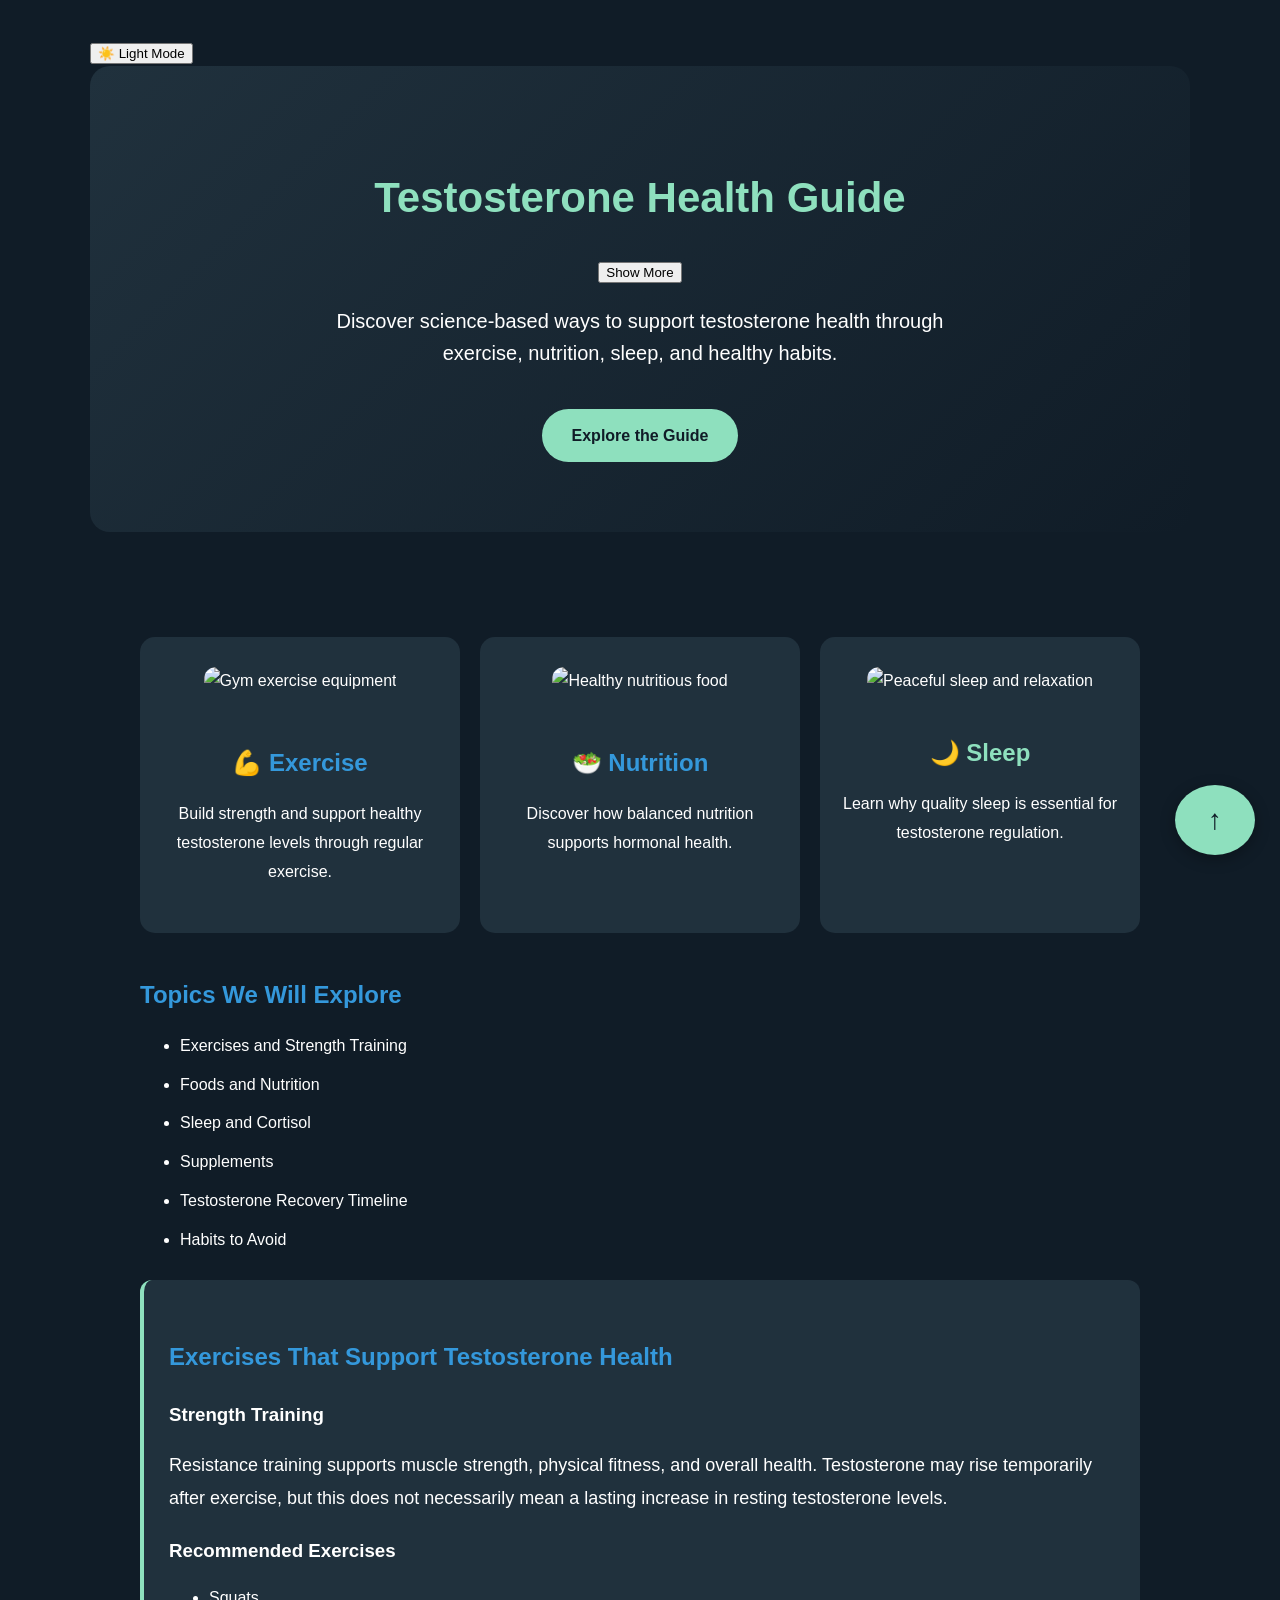
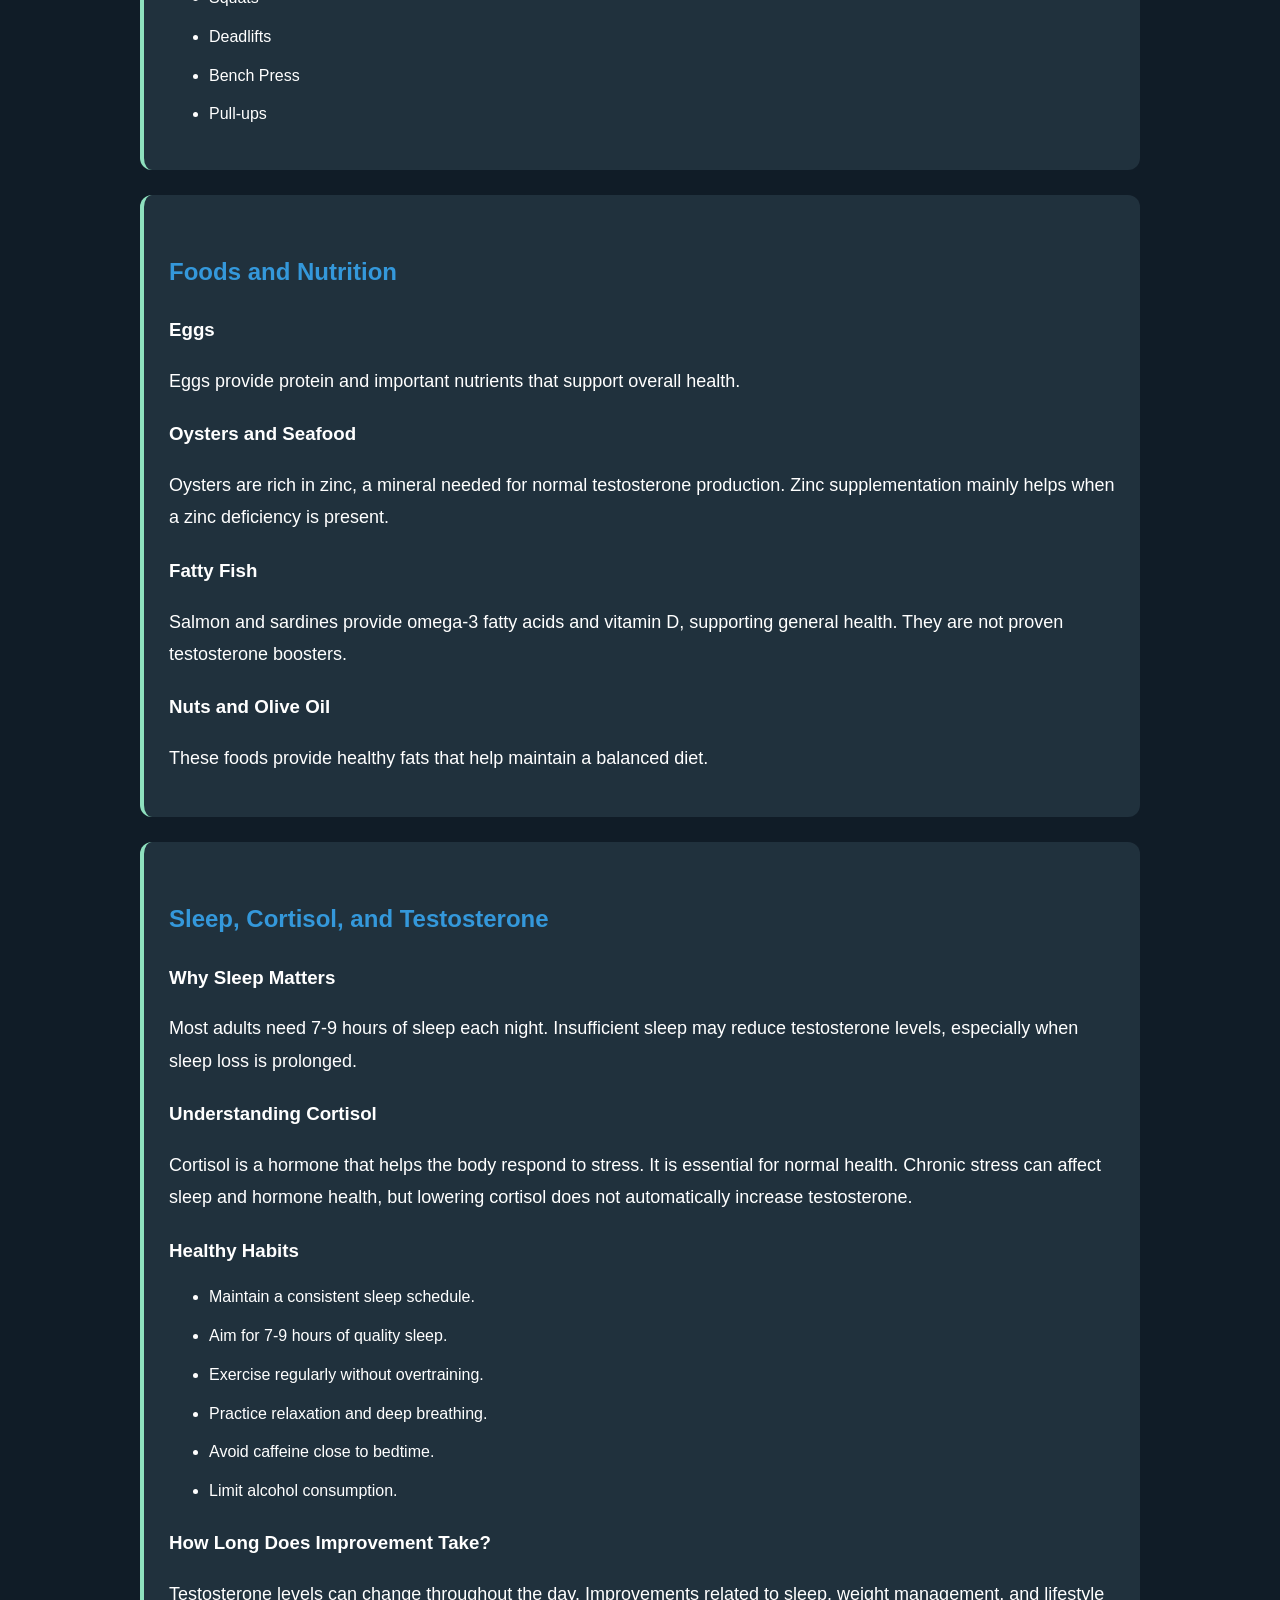
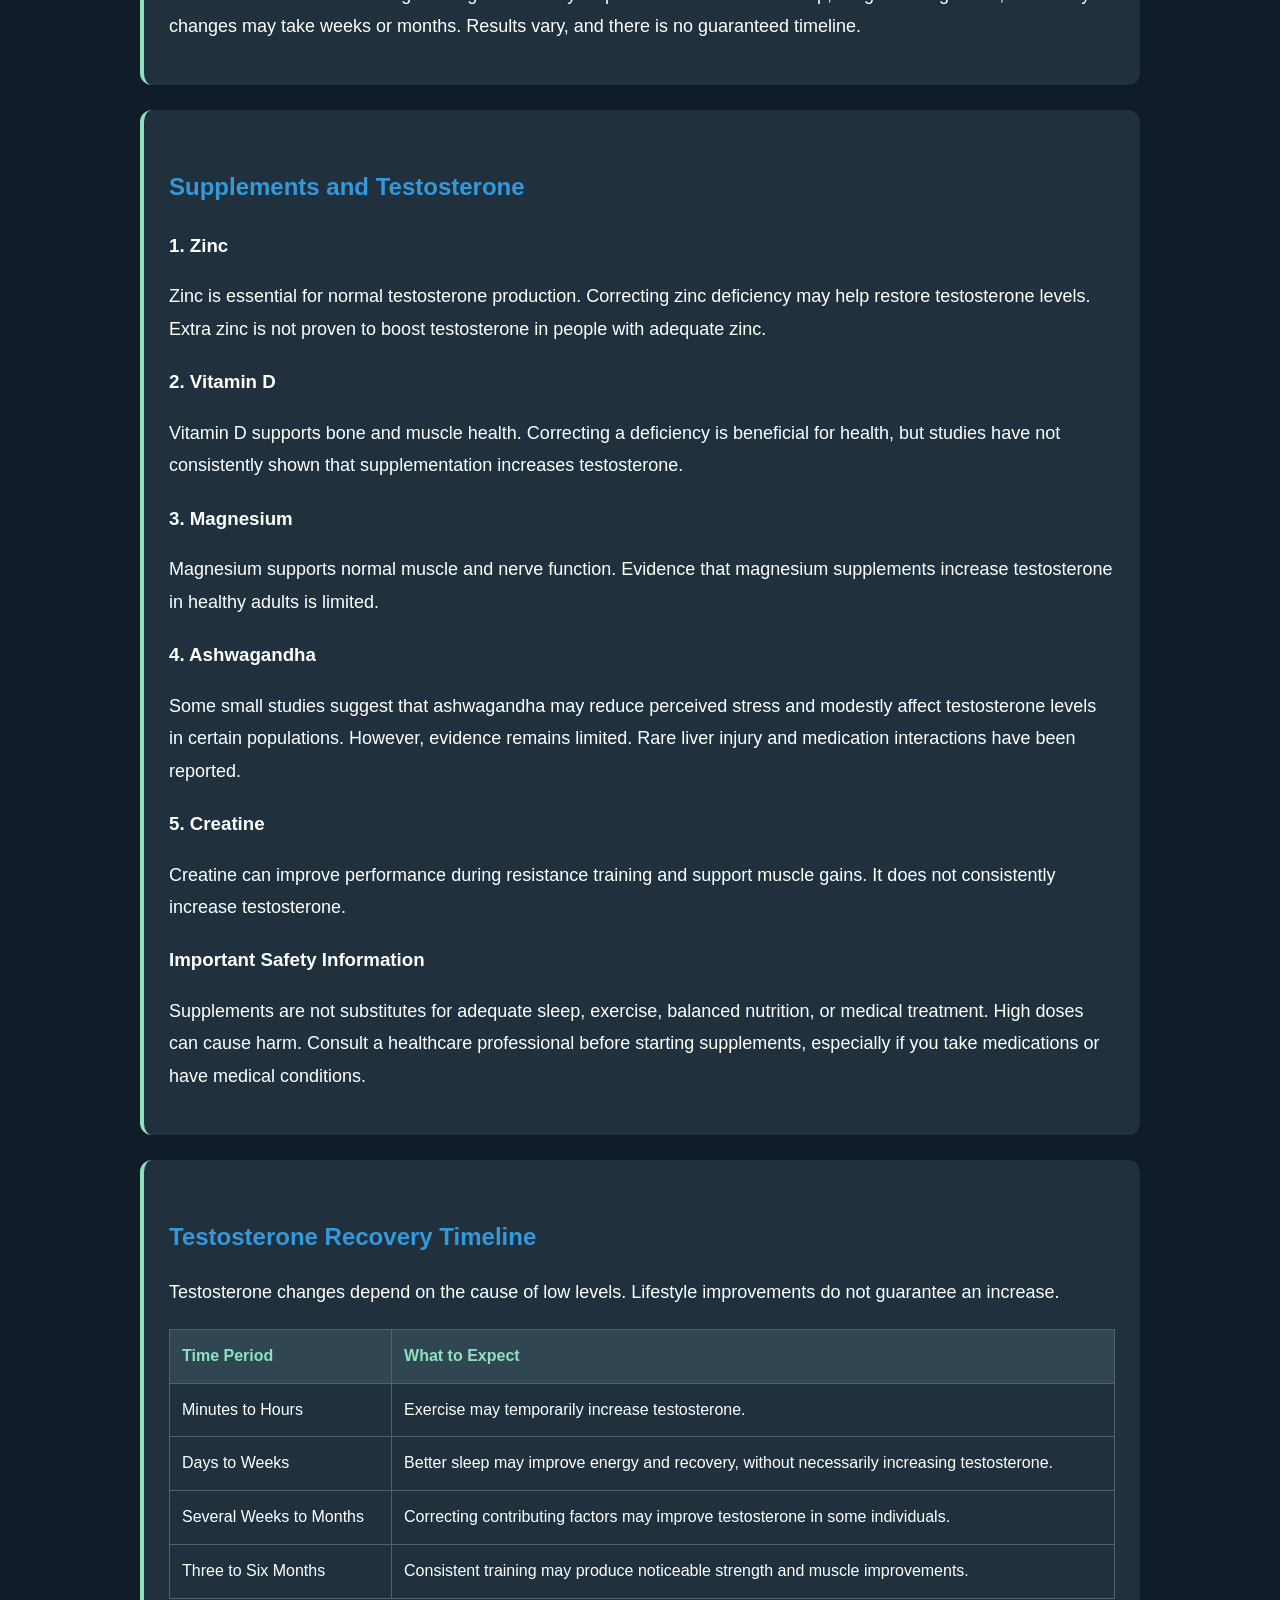
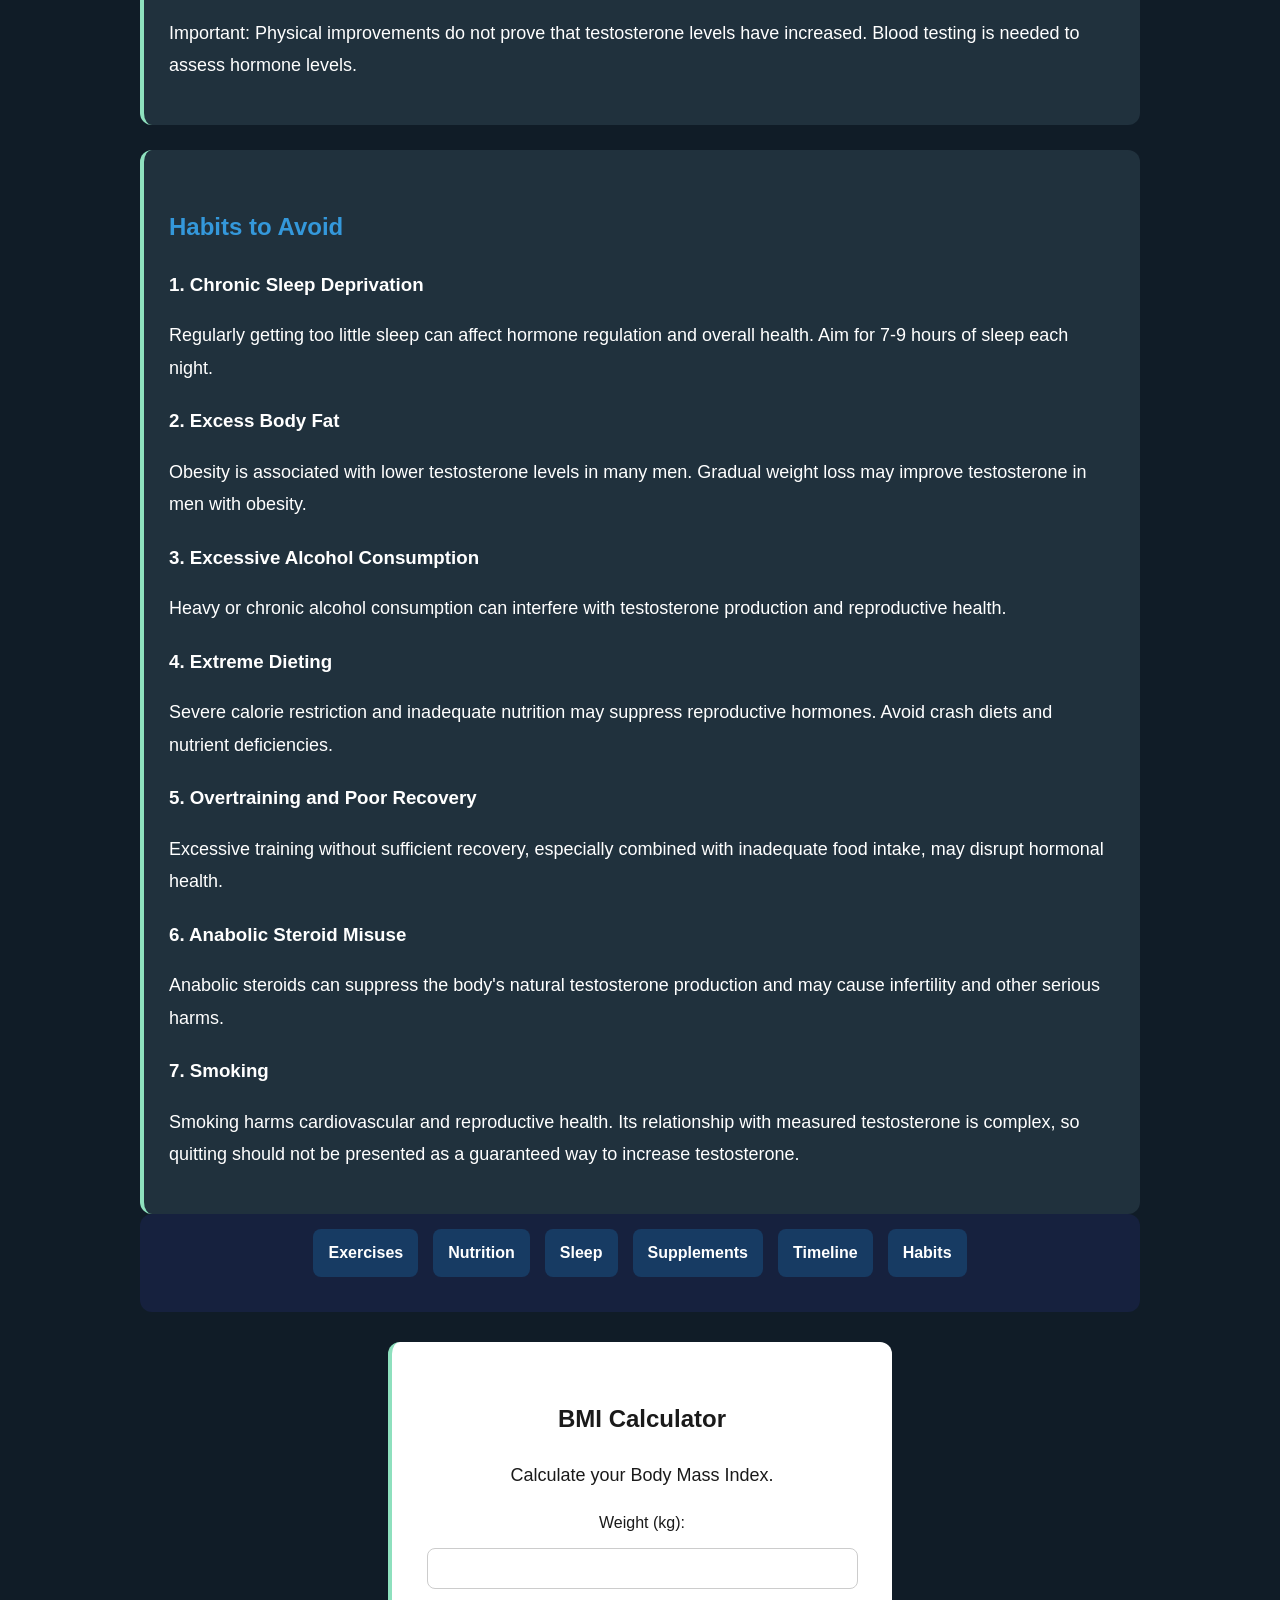
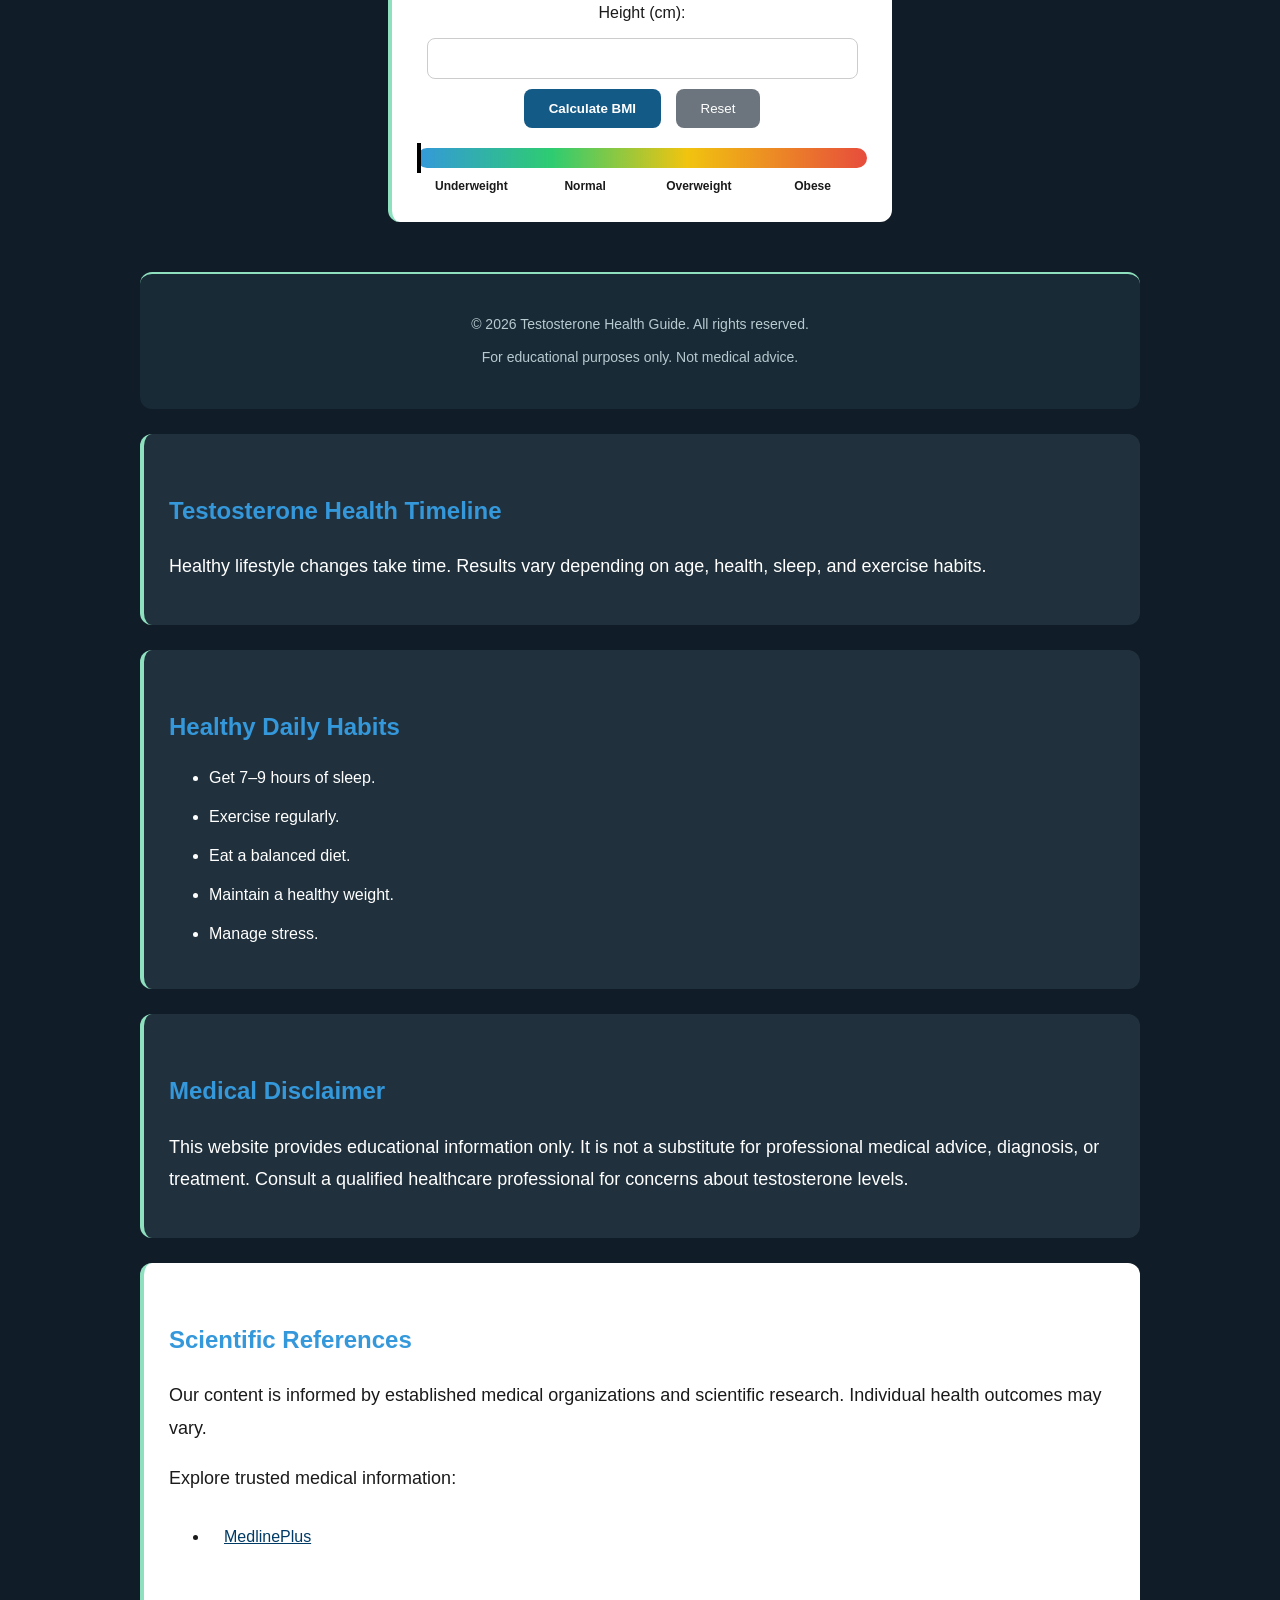
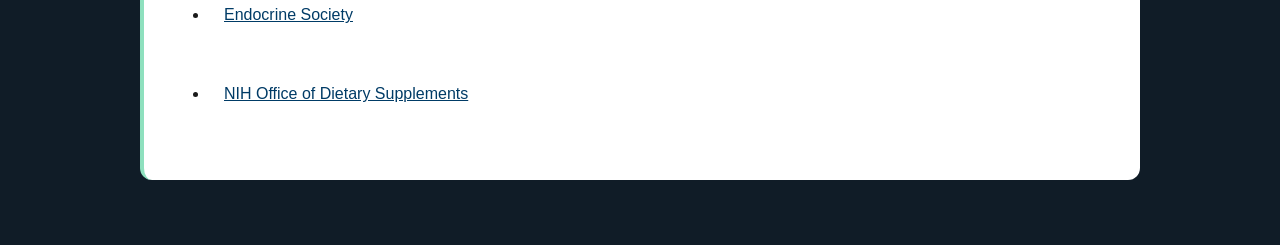
==== index.html @ 812cdd22 "Update index.html" ====
<!DOCTYPE html>
<html lang="en">

<head>
    <meta property="og:type" content="website">
<meta property="og:title" content="Testosterone Health Guide">
<meta property="og:description" content="Discover science-based ways to support testosterone health through exercise, nutrition, sleep, and healthy habits.">
    <meta property="og:image" content="https://images.unsplash.com/photo-1534438327276-14e5300c3a48?auto=format%26fit=crop%26w=1200%26h=630%26q=80">
<meta property="og:image:alt" content="Gym exercise equipment">
<meta name="twitter:card" content="summary_large_image">
<meta property="og:url" content="https://kharji1986-hub.github.io/testosterone-health-guide/">
<meta name="twitter:card" content="summary">
    <meta charset="UTF-8">
    <title>Testosterone Health Guide</title>
    
<meta name="description" content="Explore evidence-based information about testosterone health, exercise, nutrition, sleep, and healthy lifestyle habits.">
<meta name="viewport" content="width=device-width, initial-scale=1.0">

    <link rel="stylesheet" href="style.css">
<script type="application/ld+json">
{
  "@context": "https://schema.org",
  "@type": "WebSite",
  "name": "Testosterone Health Guide",
  "url": "https://kharji1986-hub.github.io/testosterone-health-guide/",
  "description": "Science-based educational information about testosterone health, exercise, nutrition, sleep, and healthy habits.",
  "inLanguage": "en"
}
</script>
</head>

<body>
  
<button id="theme-toggle" type="button">☀️ Light Mode</button>
  
<header class="hero">
    <h1>Testosterone Health Guide</h1>
<button id="show-more-btn" type="button">Show More</button>
<p id="extra-info" hidden>
  Regular exercise and healthy sleep can support testosterone health.
</p>
    <p>
        Discover science-based ways to support
        testosterone health through exercise,
        nutrition, sleep, and healthy habits.
    </p>

    <a href="#exercises" class="hero-button">
        Explore the Guide
    </a>
</header>

<main>
<div class="features">

    <div class="feature-card">
        
<img
  src="https://images.unsplash.com/photo-1534438327276-14e5300c3a48?auto=format&fit=crop&w=800&q=75"
  alt="Gym exercise equipment"
  class="feature-image"
  loading="lazy"
>

<h2>💪 Exercise</h2>        <p>Build strength and support healthy testosterone levels through regular exercise.</p>
    </div>

    <div class="feature-card">
        
<img
  src="https://images.unsplash.com/photo-1512621776951-a57141f2eefd?auto=format&fit=crop&w=800&q=75"
  alt="Healthy nutritious food"
  class="feature-image"
  loading="lazy"
>

        <h2>🥗 Nutrition</h3>
        <p>Discover how balanced nutrition supports hormonal health.</p>
    </div>

    <div class="feature-card">
        
<img
  src="https://images.unsplash.com/photo-1541781774459-bb2af2f05b55?auto=format&fit=crop&w=800&q=75"
  alt="Peaceful sleep and relaxation"
  class="feature-image"
  loading="lazy"
>

        <h3>🌙 Sleep</h3>
        <p>Learn why quality sleep is essential for testosterone regulation.</p>
    </div>

</div>

    <h2>Topics We Will Explore</h2>

    <ul>
        <li>Exercises and Strength Training</li>
        <li>Foods and Nutrition</li>
        <li>Sleep and Cortisol</li>
        <li>Supplements</li>
        <li>Testosterone Recovery Timeline</li>
        <li>Habits to Avoid</li>
    </ul>
<section>
    <h2>Exercises That Support Testosterone Health</h2>

    <h3>Strength Training</h3>
    <p>
        Resistance training supports muscle strength,
        physical fitness, and overall health.
        Testosterone may rise temporarily after exercise,
        but this does not necessarily mean a lasting
        increase in resting testosterone levels.
    </p>

    <h3>Recommended Exercises</h3>
    <ul>
        <li>Squats</li>
        <li>Deadlifts</li>
        <li>Bench Press</li>
        <li>Pull-ups</li>
    </ul>
</section>
<section>
    <h2>Foods and Nutrition</h2>

    <h3>Eggs</h3>
    <p>
        Eggs provide protein and important nutrients
        that support overall health.
    </p>

    <h3>Oysters and Seafood</h3>
    <p>
        Oysters are rich in zinc, a mineral needed
        for normal testosterone production.
        Zinc supplementation mainly helps when
        a zinc deficiency is present.
    </p>

    <h3>Fatty Fish</h3>
    <p>
        Salmon and sardines provide omega-3 fatty acids
        and vitamin D, supporting general health.
        They are not proven testosterone boosters.
    </p>

    <h3>Nuts and Olive Oil</h3>
    <p>
        These foods provide healthy fats that help
        maintain a balanced diet.
    </p>
</section>
<section>
    <h2>Sleep, Cortisol, and Testosterone</h2>

    <h3>Why Sleep Matters</h3>
    <p>
        Most adults need 7-9 hours of sleep each night.
        Insufficient sleep may reduce testosterone levels,
        especially when sleep loss is prolonged.
    </p>

    <h3>Understanding Cortisol</h3>
    <p>
        Cortisol is a hormone that helps the body respond
        to stress. It is essential for normal health.
        Chronic stress can affect sleep and hormone health,
        but lowering cortisol does not automatically
        increase testosterone.
    </p>

    <h3>Healthy Habits</h3>
    <ul>
        <li>Maintain a consistent sleep schedule.</li>
        <li>Aim for 7-9 hours of quality sleep.</li>
        <li>Exercise regularly without overtraining.</li>
        <li>Practice relaxation and deep breathing.</li>
        <li>Avoid caffeine close to bedtime.</li>
        <li>Limit alcohol consumption.</li>
    </ul>

    <h3>How Long Does Improvement Take?</h3>
    <p>
        Testosterone levels can change throughout the day.
        Improvements related to sleep, weight management,
        and lifestyle changes may take weeks or months.
        Results vary, and there is no guaranteed timeline.
    </p>
</section>

<section>
    <h2>Supplements and Testosterone</h2>

    <h3>1. Zinc</h3>
    <p>
        Zinc is essential for normal testosterone production.
        Correcting zinc deficiency may help restore
        testosterone levels. Extra zinc is not proven
        to boost testosterone in people with adequate zinc.
    </p>

    <h3>2. Vitamin D</h3>
    <p>
        Vitamin D supports bone and muscle health.
        Correcting a deficiency is beneficial for health,
        but studies have not consistently shown that
        supplementation increases testosterone.
    </p>

    <h3>3. Magnesium</h3>
    <p>
        Magnesium supports normal muscle and nerve function.
        Evidence that magnesium supplements increase
        testosterone in healthy adults is limited.
    </p>

    <h3>4. Ashwagandha</h3>
    <p>
        Some small studies suggest that ashwagandha
        may reduce perceived stress and modestly affect
        testosterone levels in certain populations.
        However, evidence remains limited.
        Rare liver injury and medication interactions
        have been reported.
    </p>

    <h3>5. Creatine</h3>
    <p>
        Creatine can improve performance during
        resistance training and support muscle gains.
        It does not consistently increase testosterone.
    </p>

    <h3>Important Safety Information</h3>
    <p>
        Supplements are not substitutes for adequate
        sleep, exercise, balanced nutrition, or
        medical treatment. High doses can cause harm.
        Consult a healthcare professional before
        starting supplements, especially if you
        take medications or have medical conditions.
    </p>
</section>

<section>
    <h2>Testosterone Recovery Timeline</h2>
    <p>
        Testosterone changes depend on the cause
        of low levels. Lifestyle improvements
        do not guarantee an increase.
    </p>

    <table border="1">
        <tr>
            <th>Time Period</th>
            <th>What to Expect</th>
        </tr>
        <tr>
            <td>Minutes to Hours</td>
            <td>Exercise may temporarily increase testosterone.</td>
        </tr>
        <tr>
            <td>Days to Weeks</td>
            <td>Better sleep may improve energy and recovery,
                without necessarily increasing testosterone.</td>
        </tr>
        <tr>
            <td>Several Weeks to Months</td>
            <td>Correcting contributing factors may improve
                testosterone in some individuals.</td>
        </tr>
        <tr>
            <td>Three to Six Months</td>
            <td>Consistent training may produce noticeable
                strength and muscle improvements.</td>
        </tr>
    </table>

    <p>
        Important: Physical improvements do not prove
        that testosterone levels have increased.
        Blood testing is needed to assess hormone levels.
    </p>
</section>
 
<section>
    <h2>Habits to Avoid</h2>

    <h3>1. Chronic Sleep Deprivation</h3>
    <p>
        Regularly getting too little sleep can affect
        hormone regulation and overall health.
        Aim for 7-9 hours of sleep each night.
    </p>

    <h3>2. Excess Body Fat</h3>
    <p>
        Obesity is associated with lower testosterone
        levels in many men. Gradual weight loss may
        improve testosterone in men with obesity.
    </p>

    <h3>3. Excessive Alcohol Consumption</h3>
    <p>
        Heavy or chronic alcohol consumption can
        interfere with testosterone production
        and reproductive health.
    </p>

    <h3>4. Extreme Dieting</h3>
    <p>
        Severe calorie restriction and inadequate
        nutrition may suppress reproductive hormones.
        Avoid crash diets and nutrient deficiencies.
    </p>

    <h3>5. Overtraining and Poor Recovery</h3>
    <p>
        Excessive training without sufficient recovery,
        especially combined with inadequate food intake,
        may disrupt hormonal health.
    </p>

    <h3>6. Anabolic Steroid Misuse</h3>
    <p>
        Anabolic steroids can suppress the body's
        natural testosterone production and may
        cause infertility and other serious harms.
    </p>

    <h3>7. Smoking</h3>
    <p>
        Smoking harms cardiovascular and reproductive
        health. Its relationship with measured
        testosterone is complex, so quitting should
        not be presented as a guaranteed way
        to increase testosterone.
    </p>
</section>
   

<nav>
    <a href="exercise.html">Exercises</a>
<a href="nutrition.html">Nutrition</a>    <a href="sleep.html">Sleep</a>
<a href="supplements.html">Supplements</a>    <a href="#timeline">Timeline</a>
    <a href="#habits">Habits</a>
</nav>
    
<section id="bmi-calculator">
  <h2>BMI Calculator</h2>
  <p>Calculate your Body Mass Index.</p>

  <label for="weight">Weight (kg):</label>
  <input type="number" id="weight" min="1" step="any" required autocomplete="off">

  <label for="height">Height (cm):</label>
<input type="number" id="height" min="1" step="any" required autocomplete="off">
  <button id="calculate-bmi" type="button">
    Calculate BMI
  </button>
<button id="reset-bmi" type="button">
  Reset
</button>
<p id="bmi-result" role="status" aria-live="polite"></p>    <div class="bmi-bar">
  <div id="bmi-indicator"></div>
</div>
    <div class="bmi-labels">
  <span>Underweight</span>
  <span>Normal</span>
  <span>Overweight</span>
  <span>Obese</span>
</div>
</section>
    <footer class="footer">
    <p>© 2026 Testosterone Health Guide. All rights reserved.</p>
    <p>For educational purposes only. Not medical advice.</p>
</footer>

<a href="#" class="back-to-top" aria-label="Back to top">
    ↑
</a>

    <section id="timeline">
  <h2>Testosterone Health Timeline</h2>
  <p>Healthy lifestyle changes take time. Results vary depending on age, health, sleep, and exercise habits.</p>
</section>
    <section id="habits">
  <h2>Healthy Daily Habits</h2>
  <ul>
    <li>Get 7–9 hours of sleep.</li>
    <li>Exercise regularly.</li>
    <li>Eat a balanced diet.</li>
    <li>Maintain a healthy weight.</li>
    <li>Manage stress.</li>
  </ul>
</section>
    <section id="medical-disclaimer">
  <h2>Medical Disclaimer</h2>
  <p>
    This website provides educational information only.
    It is not a substitute for professional medical advice,
    diagnosis, or treatment.
    Consult a qualified healthcare professional
    for concerns about testosterone levels.
  </p>
</section>
    <section id="references">
  <h2>Scientific References</h2>
        <p>
  Our content is informed by established medical
  organizations and scientific research.
  Individual health outcomes may vary.
</p>
  <p>Explore trusted medical information:</p>
  <ul>
    <li><a href="https://medlineplus.gov/">MedlinePlus</a></li>
    <li><a href="https://www.endocrine.org/">Endocrine Society</a></li>
    <li><a href="https://ods.od.nih.gov/">NIH Office of Dietary Supplements</a></li>
  </ul>
</section>
    </main>
<script src="script.js"></script>

  </body>  
</html>
---- style.css ----
body {
    background-color: #101c27;
    color: white;
    font-family: Arial, sans-serif;
    margin: 40px;
    line-height: 1.6;
}

h1 {
    color: #8ee0be;
    text-align: center;
}

h2 {
    color: #8ee0be;
}

p {
    font-size: 18px;
}

li {
    margin-bottom: 10px;
}

section {
    background-color: #20313d;
    padding: 25px;
    margin-top: 25px;
    border-radius: 12px;
    border-left: 4px solid #8ee0be;
}

section h2 {
    margin-top: 0;
}

table {
    width: 100%;
    border-collapse: collapse;
    margin-top: 20px;
}

th, td {
    padding: 12px;
    text-align: left;
    border: 1px solid #52616b;
}

th {
    background-color: #304653;
    color: #8ee0be;
}

@media (max-width: 600px) {
    body {
        margin: 15px;
    }

    section {
        padding: 15px;
    }

    table {
        display: block;
        overflow-x: auto;
    }
}
  

.hero {
    text-align: center;
    padding: 70px 25px;
    background: linear-gradient(135deg, #20313d, #101c27);
    border-radius: 20px;
    margin-bottom: 40px;
}

.hero h1 {
    font-size: 42px;
    color: #8ee0be;
}

.hero p {
    font-size: 20px;
    max-width: 650px;
    margin: 20px auto;
}

.hero-button {
    display: inline-block;
    padding: 14px 30px;
    background-color: #8ee0be;
    color: #101c27;
    text-decoration: none;
    border-radius: 30px;
    font-weight: bold;
    margin-top: 20px;
}

.hero-button:hover {
    background-color: #ffffff;
}

section {
    transition: transform 0.3s ease,
                box-shadow 0.3s ease;
}

section:hover {
    transform: translateY(-5px);
    box-shadow: 0 10px 25px rgba(0, 0, 0, 0.3);
}

body {
    max-width: 1100px;
    margin: 40px auto;
    padding: 0 20px;
}

nav {
    display: flex;
    justify-content: center;
    flex-wrap: wrap;
    gap: 15px;
    padding: 20px;
    background-color: #182a35;
    border-radius: 12px;
    margin-bottom: 30px;
}

nav a {
    color: #8ee0be;
    text-decoration: none;
    font-weight: bold;
    padding: 10px 15px;
    border-radius: 8px;
    transition: all 0.3s ease;
}

nav a:hover {
    background-color: #8ee0be;
    color: #101c27;
}

.footer {
    text-align: center;
    padding: 30px 20px;
    margin-top: 50px;
    background-color: #182a35;
    border-top: 2px solid #8ee0be;
    border-radius: 12px;
}

.footer p {
    font-size: 14px;
    color: #b8c9d0;
    margin: 8px 0;
}

.features {
    display: grid;
    grid-template-columns: repeat(3, 1fr);
    gap: 20px;
    margin: 40px 0;
}

.feature-card {
    background-color: #20313d;
    padding: 30px 20px;
    border-radius: 15px;
    text-align: center;
    transition: transform 0.3s ease;
}

.feature-card:hover {
    transform: translateY(-8px);
}

.feature-card h3 {
    color: #8ee0be;
    font-size: 24px;
}

.feature-card p {
    font-size: 16px;
}

@media (max-width: 700px) {
    .features {
        grid-template-columns: 1fr;
    }
}

html {
    scroll-behavior: smooth;
}

.back-to-top {
    position: fixed;
    bottom: 25px;
    right: 25px;
    background-color: #8ee0be;
    color: #101c27;
    width: 50px;
    height: 50px;
    border-radius: 50%;
    display: flex;
    align-items: center;
    justify-content: center;
    text-decoration: none;
    font-size: 28px;
    font-weight: bold;
    box-shadow: 0 4px 15px rgba(0, 0, 0, 0.3);
    transition: 0.3s;
    z-index: 1000;
}

.back-to-top:hover {
    background-color: white;
    transform: translateY(-5px);
}

.feature-image {
    width: 100%;
    height: 180px;
    object-fit: cover;
    border-radius: 12px;
    margin-bottom: 15px;
}

.feature-image {
    transition: transform 0.4s ease;
}

.feature-card:hover .feature-image {
    transform: scale(1.05);
}

/* Light Mode */

body.light-mode {
    background-color: #f4f7f9;
    color: #1a202c;
}

body.light-mode h1,
body.light-mode h2 {
    color: #176b56;
}

body.light-mode section,
body.light-mode .feature-card {
    background-color: #ffffff;
    color: #1a202c;
}

body.light-mode .hero {
    background: #e0f2e9;
}

body.light-mode nav {
    background-color: #d9eee5;
}

body.light-mode nav a {
    color: #176b56;
}

body.light-mode .footer {
    color: #334155;
}
/* BMI Calculator */

#bmi-calculator {
  background-color: #f0f4f8;
  padding: 25px;
  margin: 30px auto;
  border-radius: 12px;
  max-width: 450px;
  text-align: center;
  color: #222;
}

#bmi-calculator input {
  display: block;
  width: 90%;
  padding: 12px;
  margin: 10px auto;
  border: 1px solid #ccc;
  border-radius: 8px;
}

#calculate-bmi {
  background-color: #007bff;
  color: white;
  padding: 12px 25px;
  border: none;
  border-radius: 8px;
  cursor: pointer;
}

#calculate-bmi:hover {
  background-color: #0056b3;
}

#bmi-result {
  font-size: 20px;
  font-weight: bold;
  margin-top: 20px;
}
#reset-bmi {
  background-color: #6c757d;
  color: white;
  padding: 12px 25px;
  border: none;
  border-radius: 8px;
  cursor: pointer;
  margin-left: 10px;
}

#reset-bmi:hover {
  background-color: #495057;
}
.bmi-bar {
  width: 100%;
  height: 20px;
  background: linear-gradient(
    to right,
    #3498db 0%,
    #2ecc71 30%,
    #f1c40f 60%,
    #e74c3c 100%
  );
  border-radius: 10px;
  margin-top: 15px;
  position: relative;
}

#bmi-indicator {
  position: absolute;
  width: 4px;
  height: 30px;
  background: black;
  top: -5px;
  left: 0%;
  transition: left 0.5s ease;
}
.bmi-labels {
  display: flex;
  justify-content: space-between;
  margin-top: 8px;
  font-size: 12px;
  font-weight: bold;
  gap: 5px;
}

.bmi-labels span {
  flex: 1;
  text-align: center;
}
nav {
  display: flex;
  justify-content: center;
  flex-wrap: wrap;
  gap: 15px;
  padding: 15px;
  background-color: #16213e;
}

nav a {
  color: white;
  text-decoration: none;
  font-weight: bold;
  padding: 10px 15px;
  border-radius: 6px;
  transition: background-color 0.3s;
}

nav a:hover {
  background-color: #0f3460;
}
@media (max-width: 600px) {
  nav {
    gap: 5px;
    padding: 10px;
  }

  nav a {
    font-size: 14px;
    padding: 8px;
  }

  main {
    padding: 15px;
  }
}
main {
  max-width: 1000px;
  margin: 30px auto;
  padding: 25px;
  line-height: 1.8;
}

main h2 {
  margin-top: 30px;
  margin-bottom: 15px;
  color: #3498db;
}

main h3 {
  margin-top: 20px;
  margin-bottom: 10px;
}
main a {
  display: inline-block;
  padding: 10px 15px;
  margin-bottom: 20px;
  background-color: #3498db;
  color: white;
  text-decoration: none;
  border-radius: 8px;
  transition: background-color 0.3s;
}

main a:hover {
  background-color: #217dbb;
}
a:focus-visible,
button:focus-visible,
input:focus-visible,
select:focus-visible {
  outline: 3px solid #ffcc00;
  outline-offset: 3px;
}
#bmi-calculator {
  background-color: #ffffff;
  color: #1a1a1a;
}

#bmi-calculator h2,
#bmi-calculator p,
#bmi-calculator label {
  color: #1a1a1a;
}
#calculate-bmi {
  background-color: #145a86;
  color: #ffffff;
  font-weight: bold;
}
/* Navigation links */
nav a,
nav a:visited {
  color: #ffffff;
  background-color: #173b63;
}

/* Scientific references */
#references {
  background-color: #ffffff;
  color: #1a1a1a;
}

#references a,
#references a:visited {
  color: #003b66;
  background-color: #ffffff;
  text-decoration: underline;
}

#references a:hover,
#references a:focus-visible {
  color: #002b4d;
}
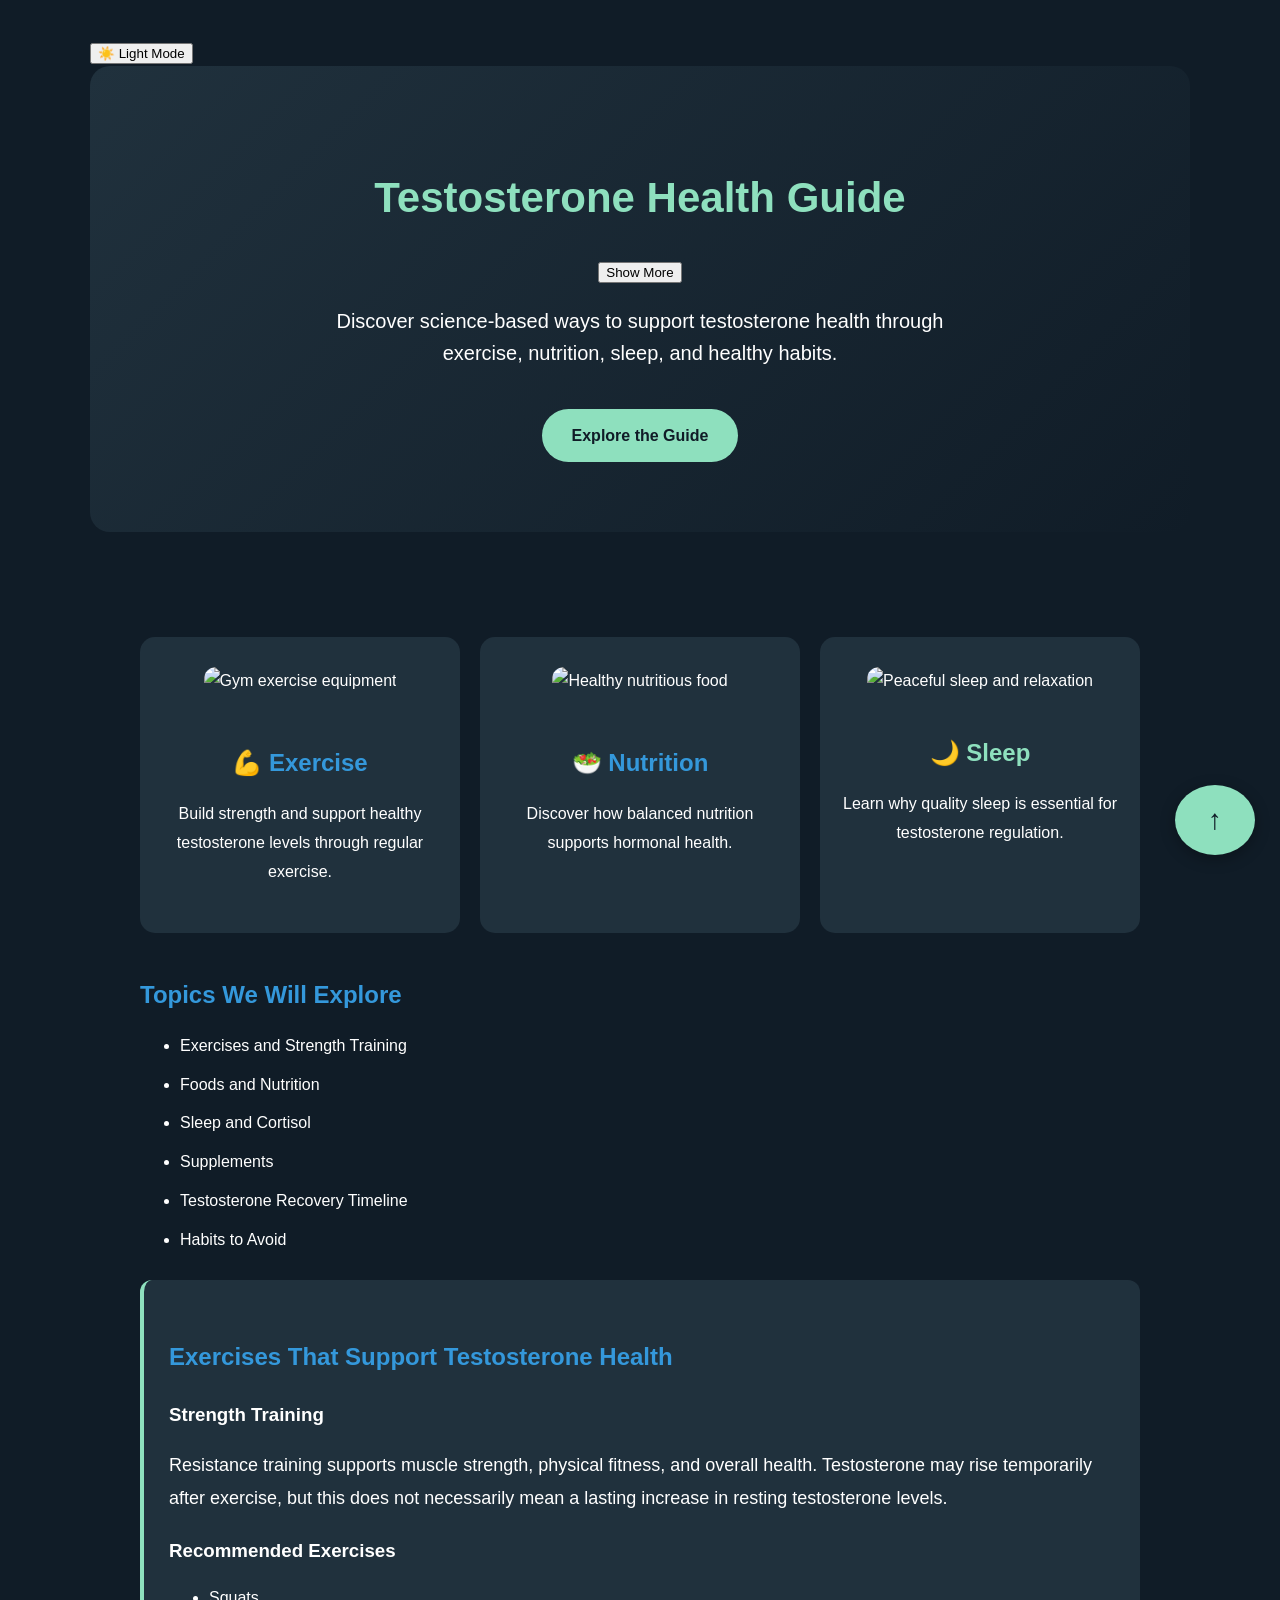
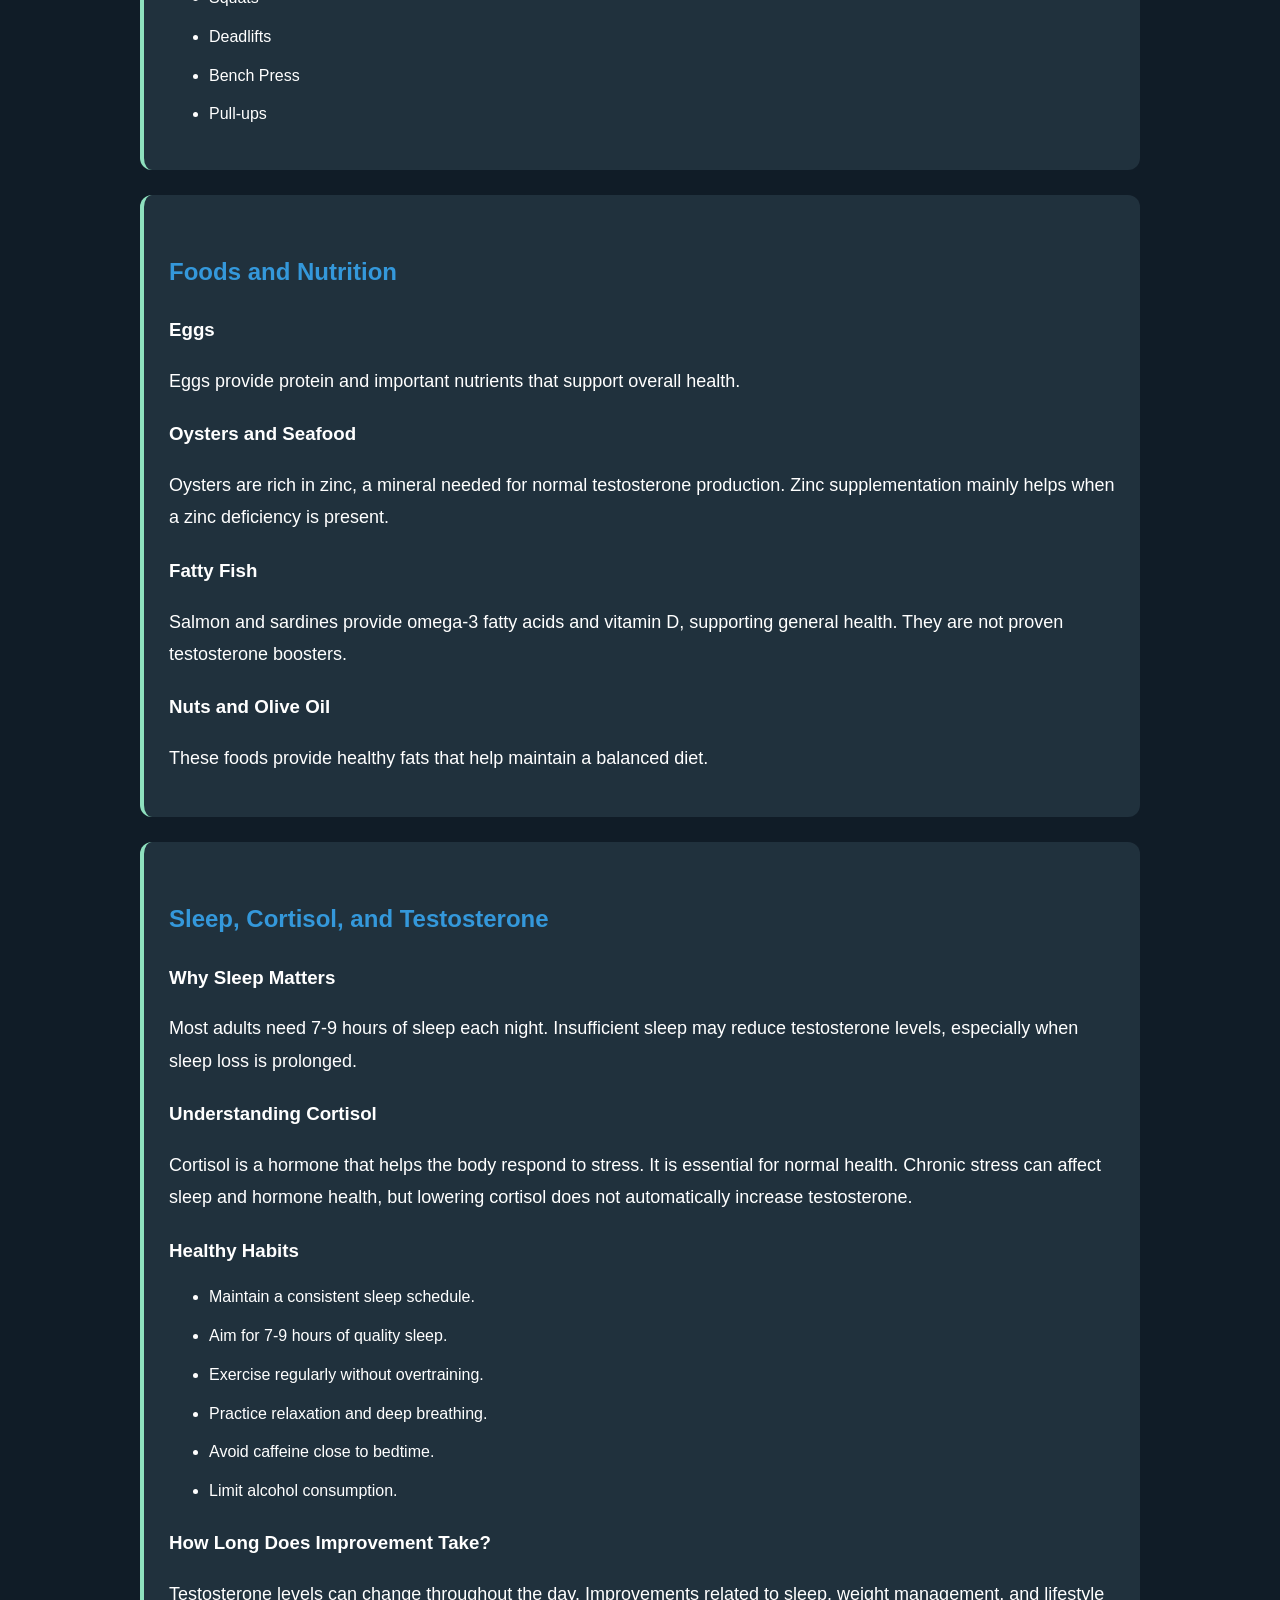
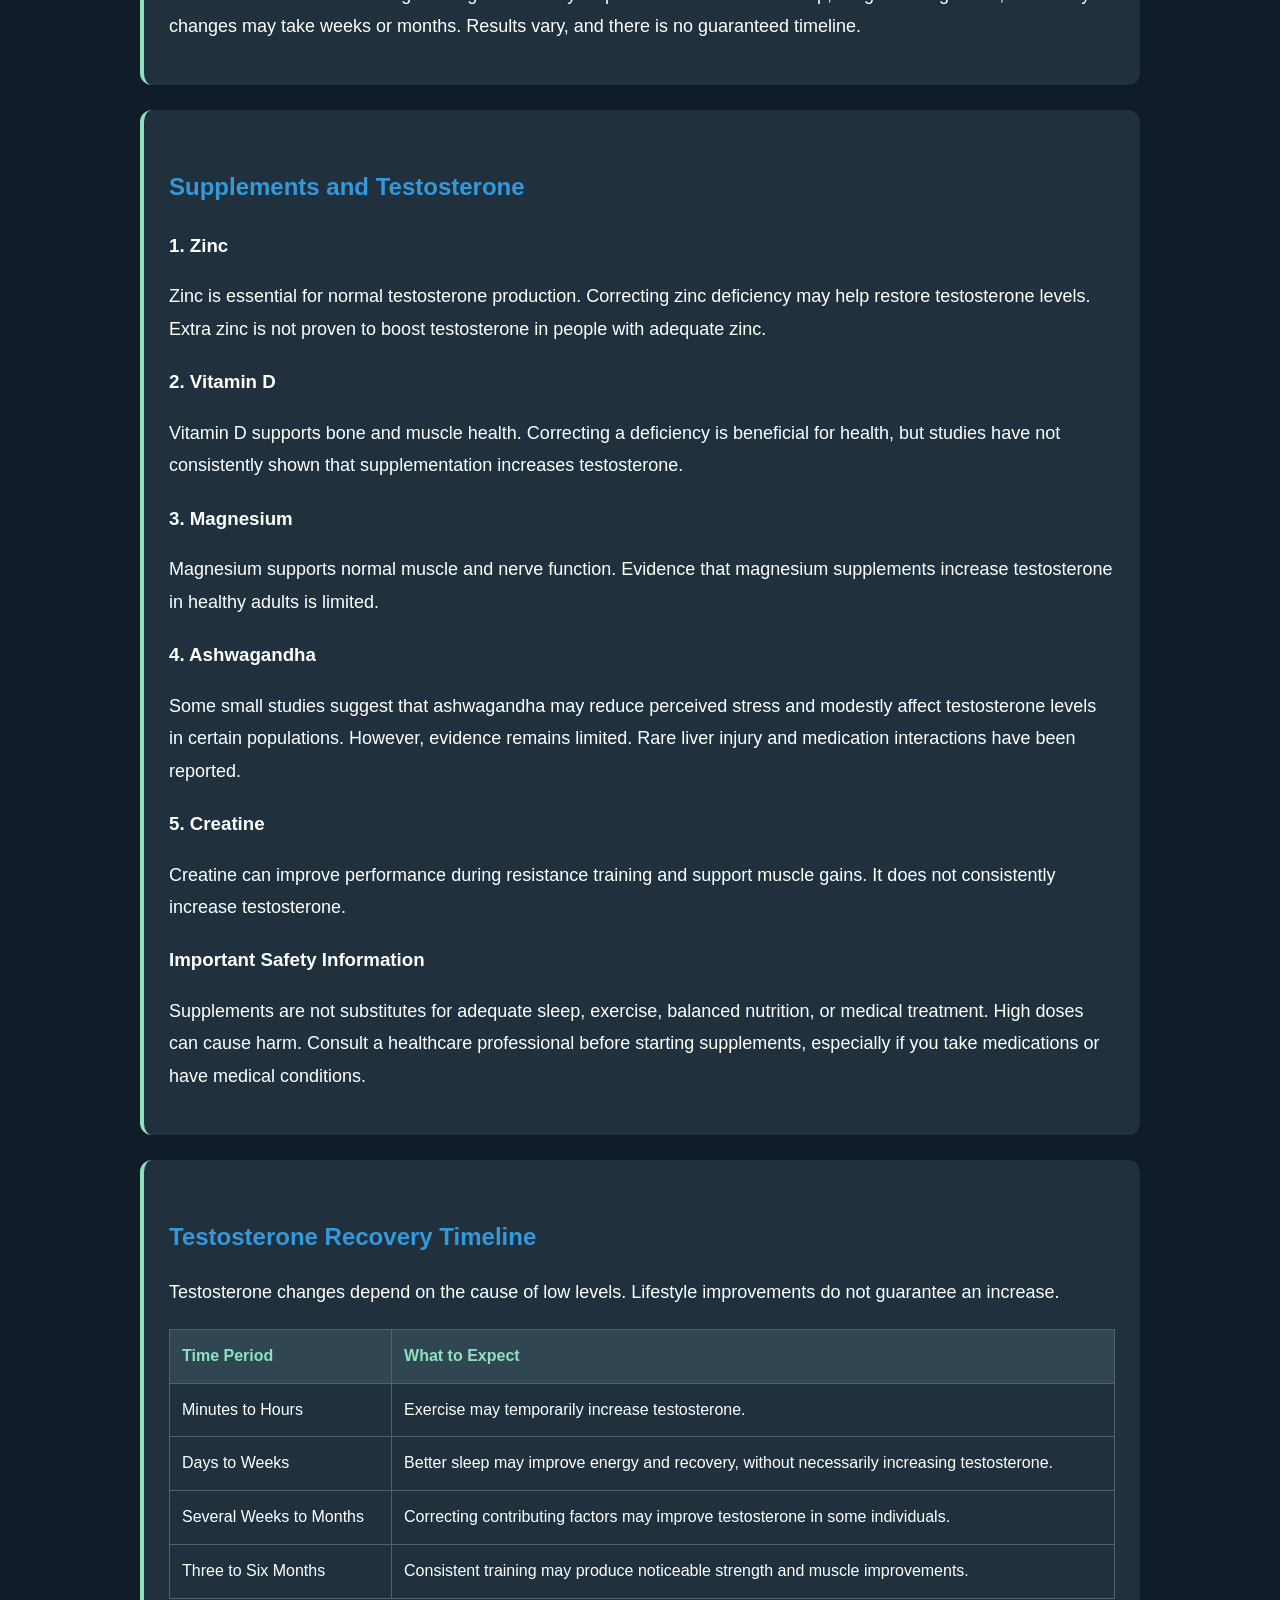
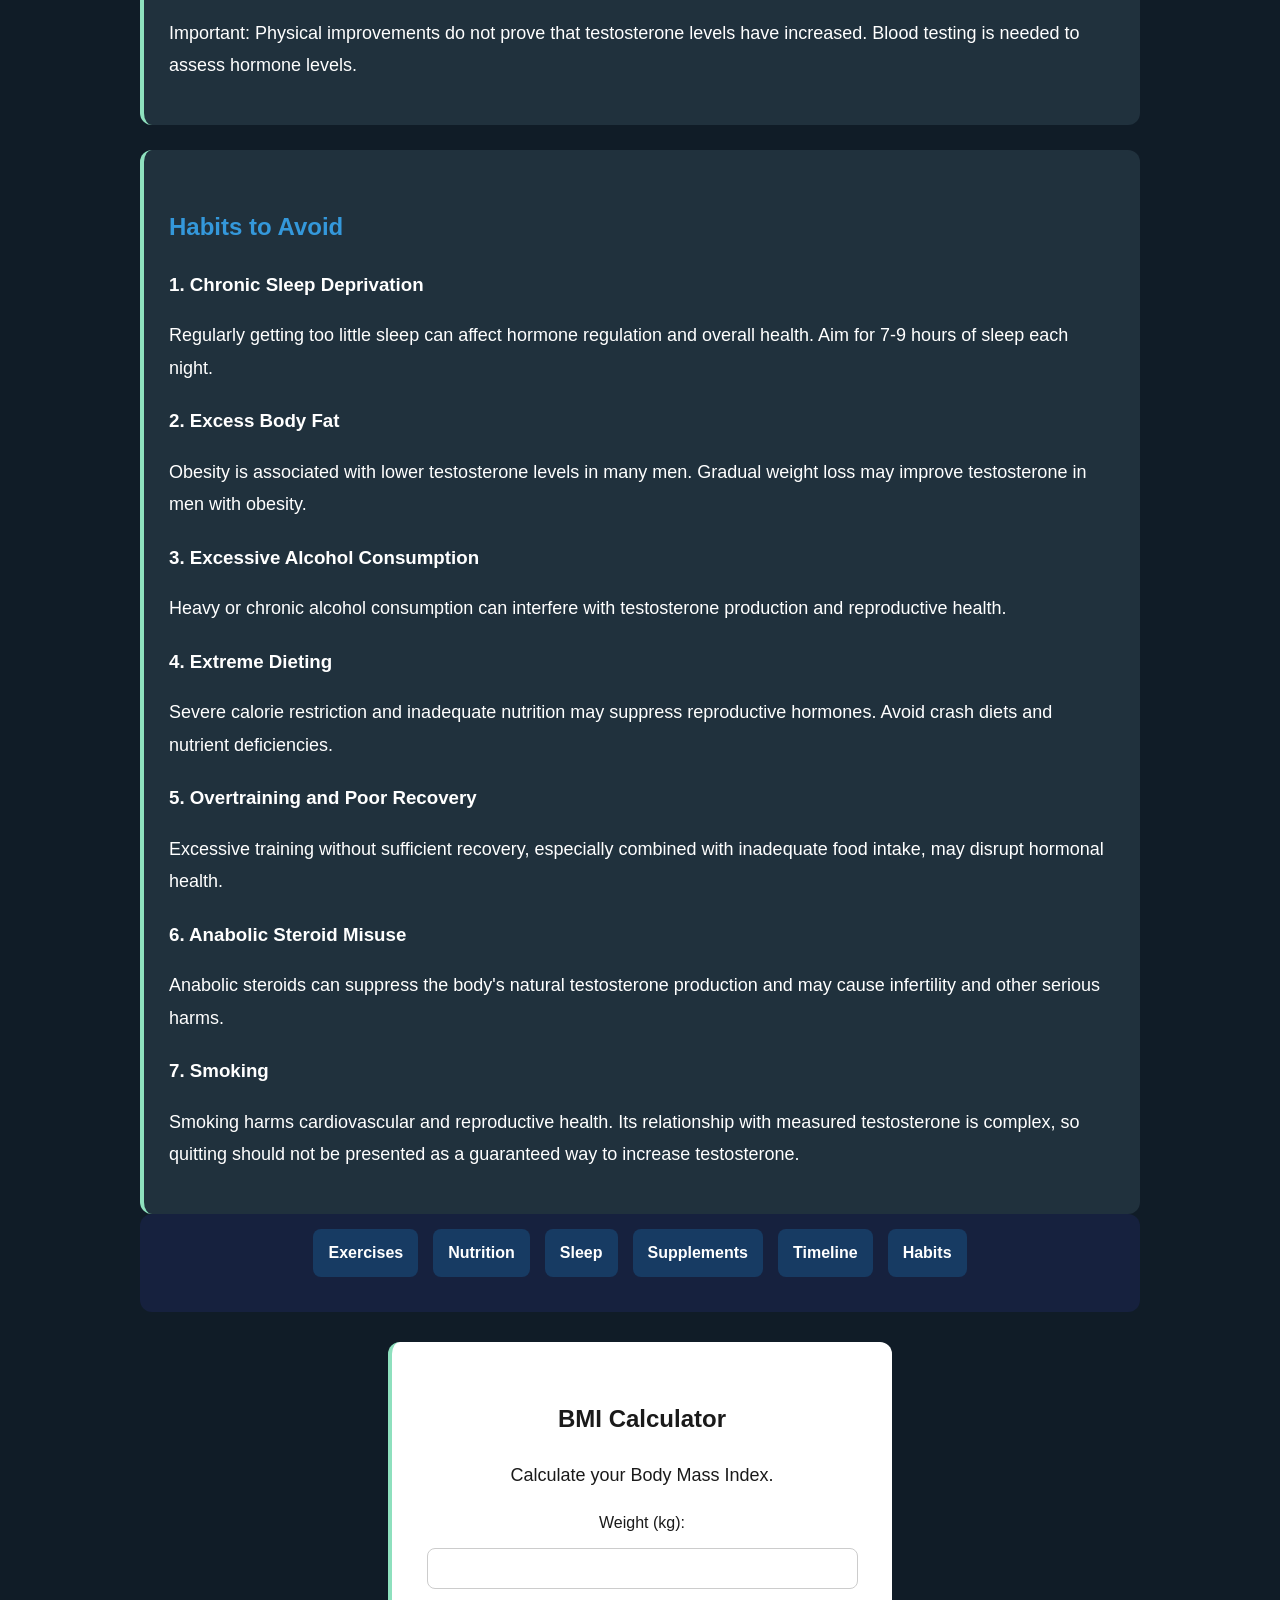
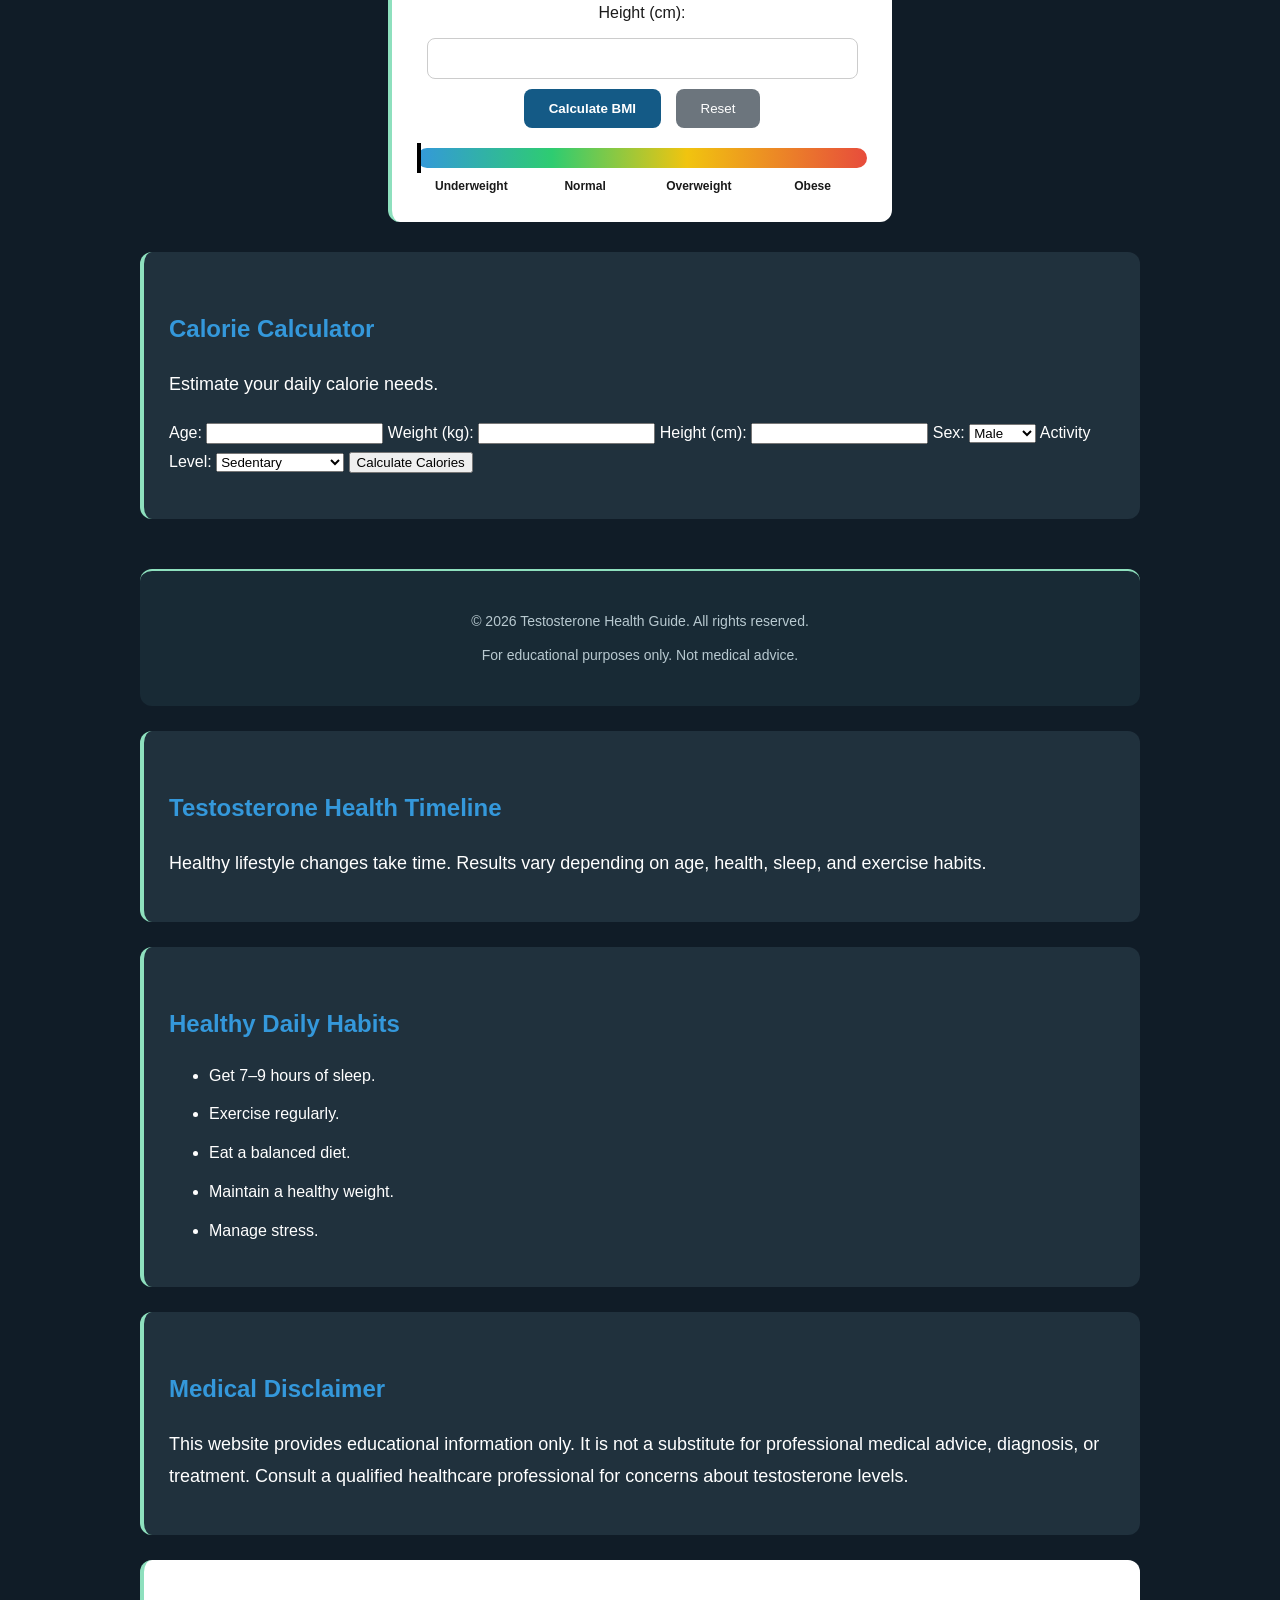
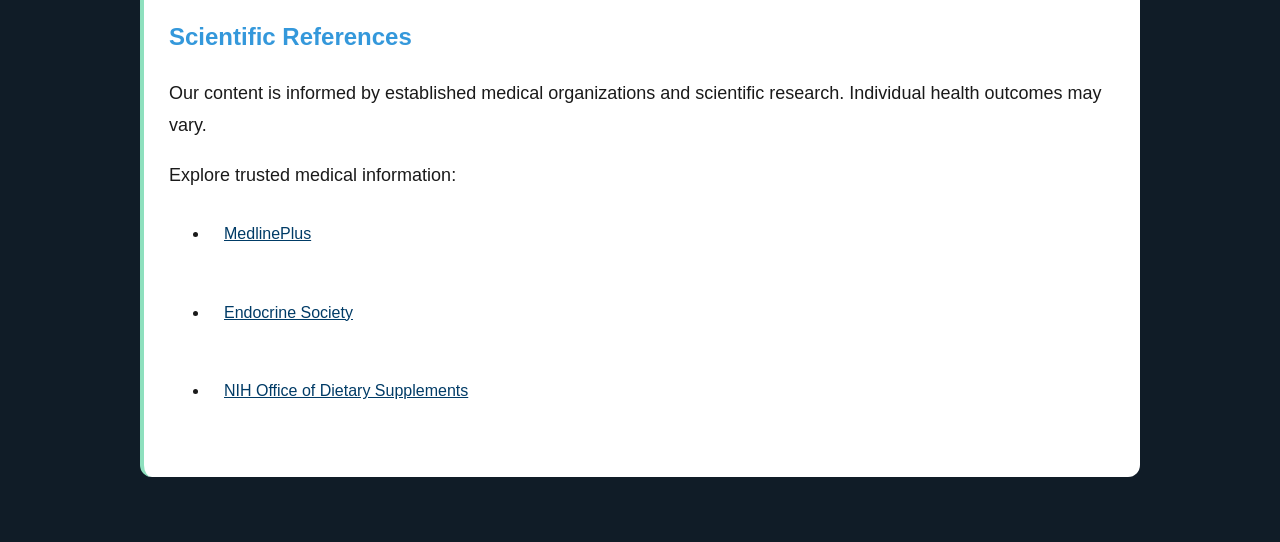
==== commit 5fd741e9: "Update index.html" ====
--- a/index.html
+++ b/index.html
@@ -374,6 +374,39 @@
   <span>Obese</span>
 </div>
 </section>
+   <section id="calorie-calculator">
+  <h2>Calorie Calculator</h2>
+  <p>Estimate your daily calorie needs.</p>
+
+  <label for="calorie-age">Age:</label>
+  <input type="number" id="calorie-age" min="1">
+
+  <label for="calorie-weight">Weight (kg):</label>
+  <input type="number" id="calorie-weight" min="1">
+
+  <label for="calorie-height">Height (cm):</label>
+  <input type="number" id="calorie-height" min="1">
+
+  <label for="calorie-sex">Sex:</label>
+  <select id="calorie-sex">
+    <option value="male">Male</option>
+    <option value="female">Female</option>
+  </select>
+
+  <label for="activity-level">Activity Level:</label>
+  <select id="activity-level">
+    <option value="1.2">Sedentary</option>
+    <option value="1.375">Lightly Active</option>
+    <option value="1.55">Moderately Active</option>
+    <option value="1.725">Very Active</option>
+  </select>
+
+  <button id="calculate-calories" type="button">
+    Calculate Calories
+  </button>
+
+  <p id="calorie-result" role="status" aria-live="polite"></p>
+</section> 
     <footer class="footer">
     <p>© 2026 Testosterone Health Guide. All rights reserved.</p>
     <p>For educational purposes only. Not medical advice.</p>
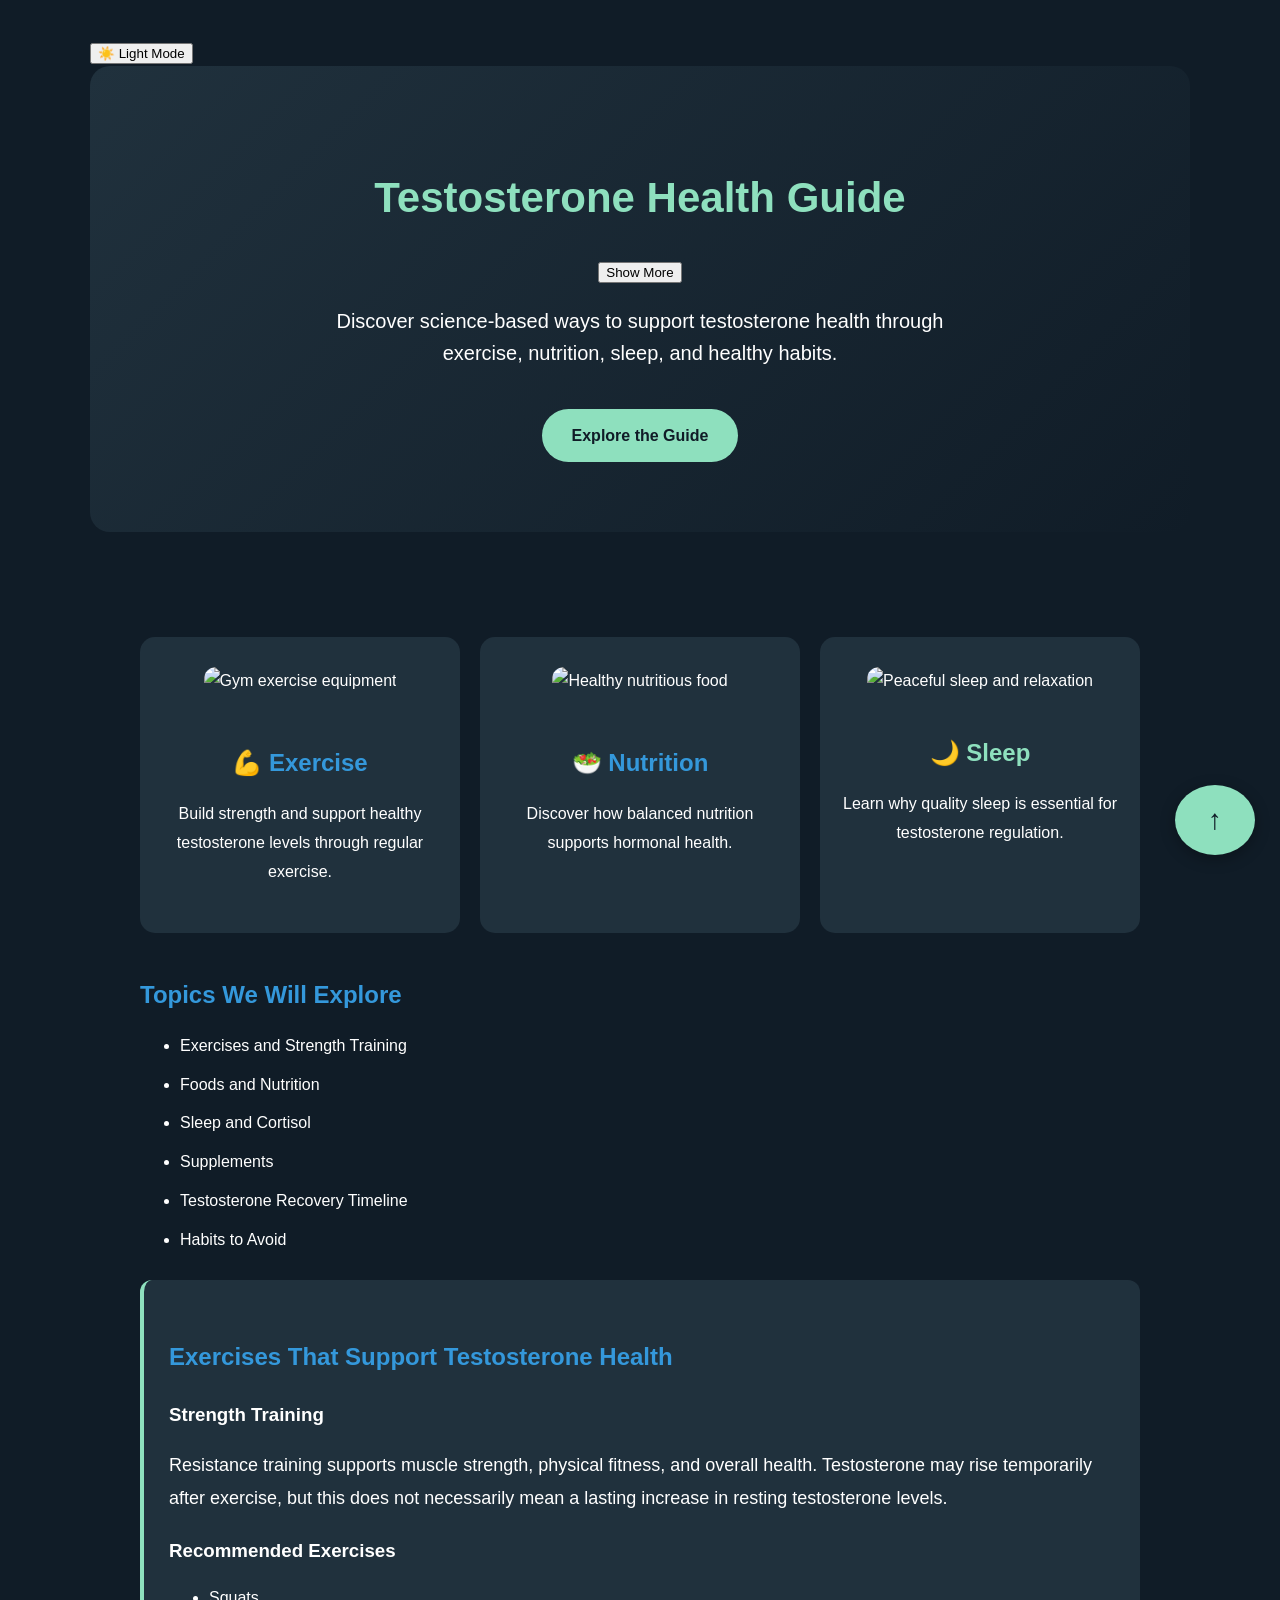
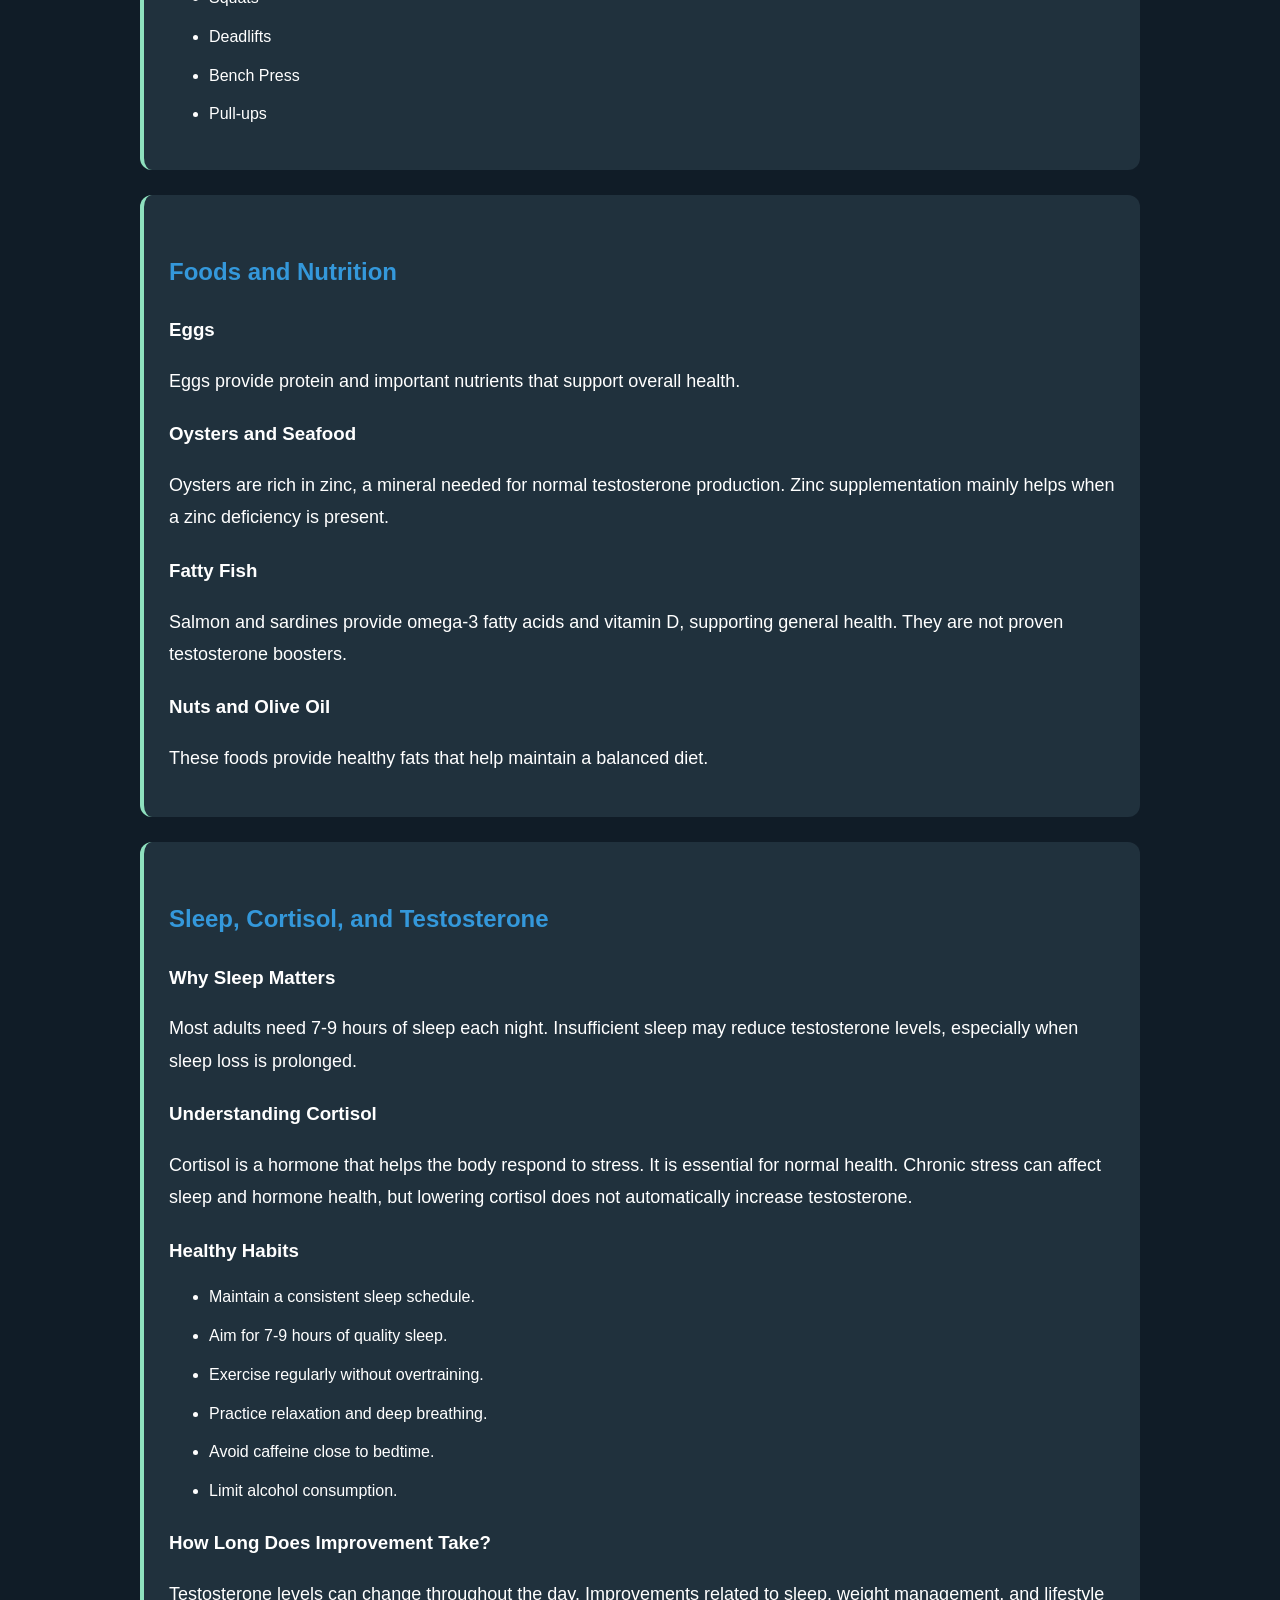
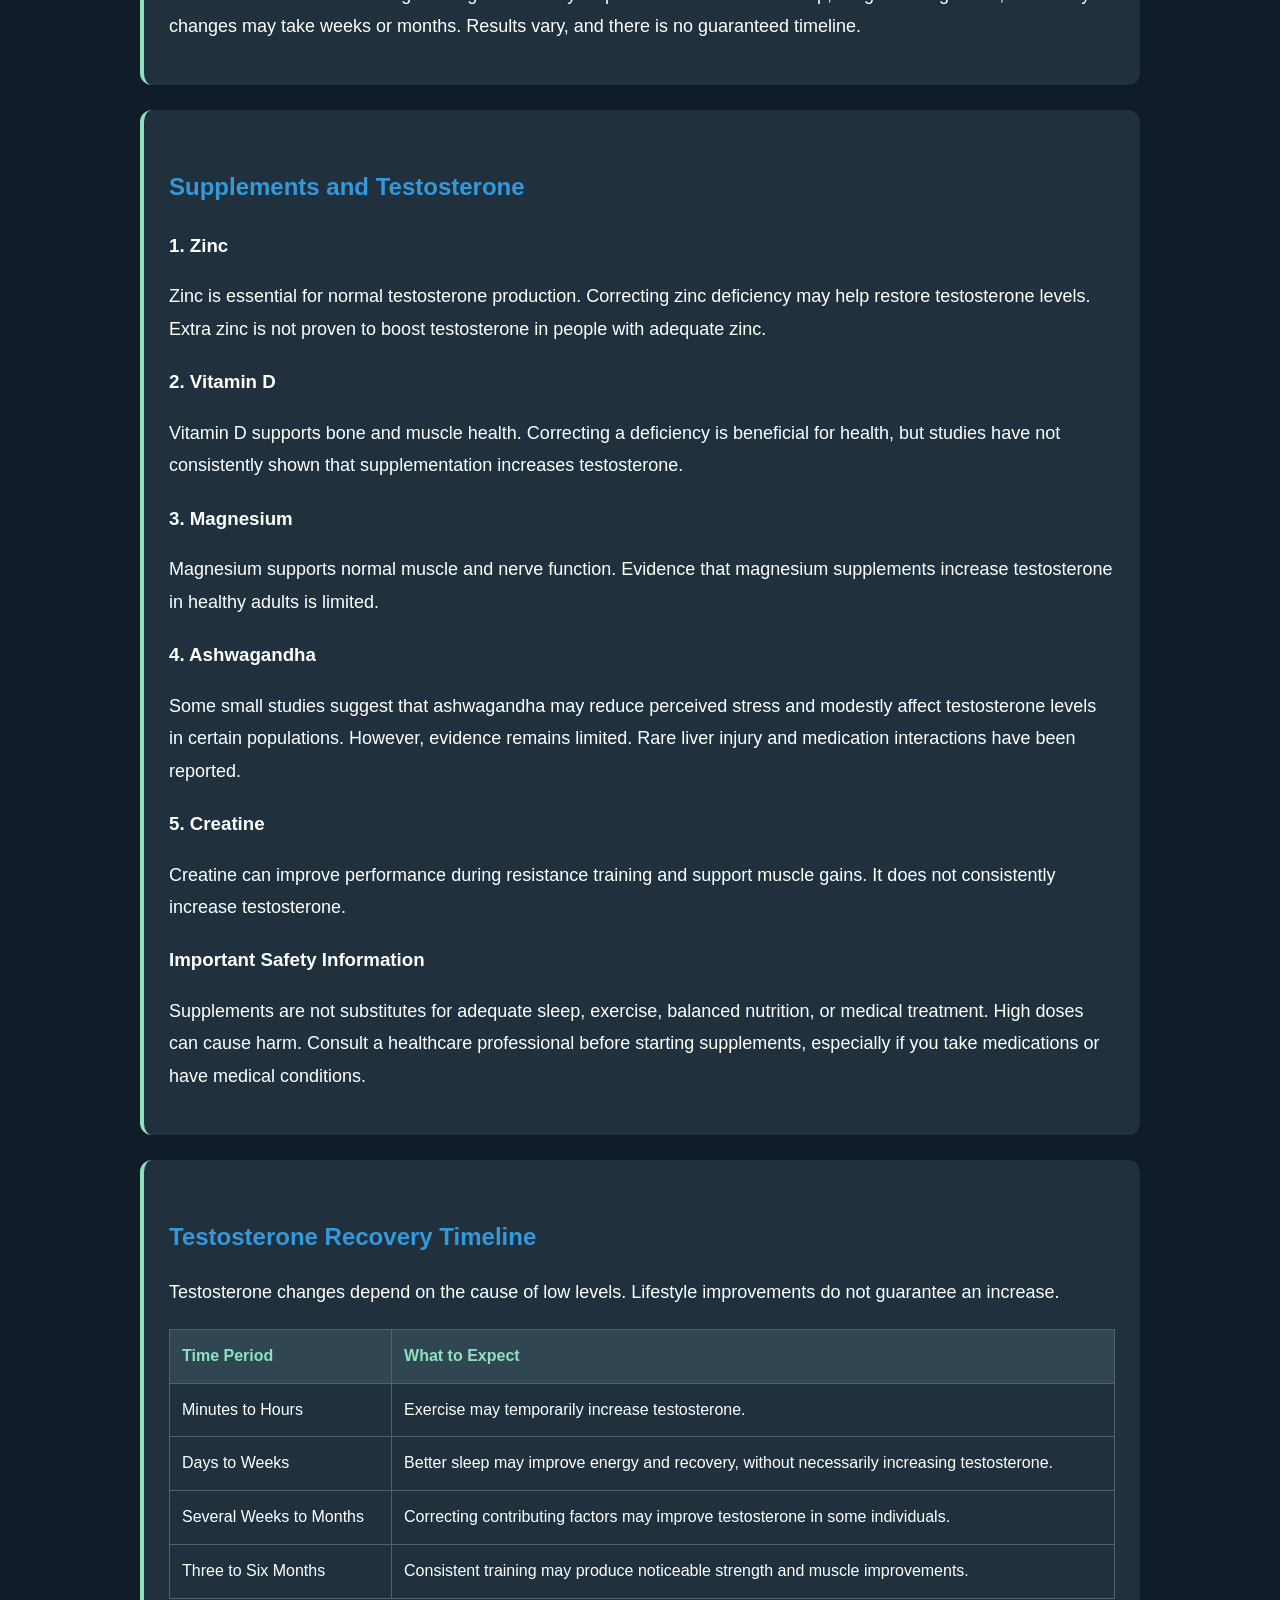
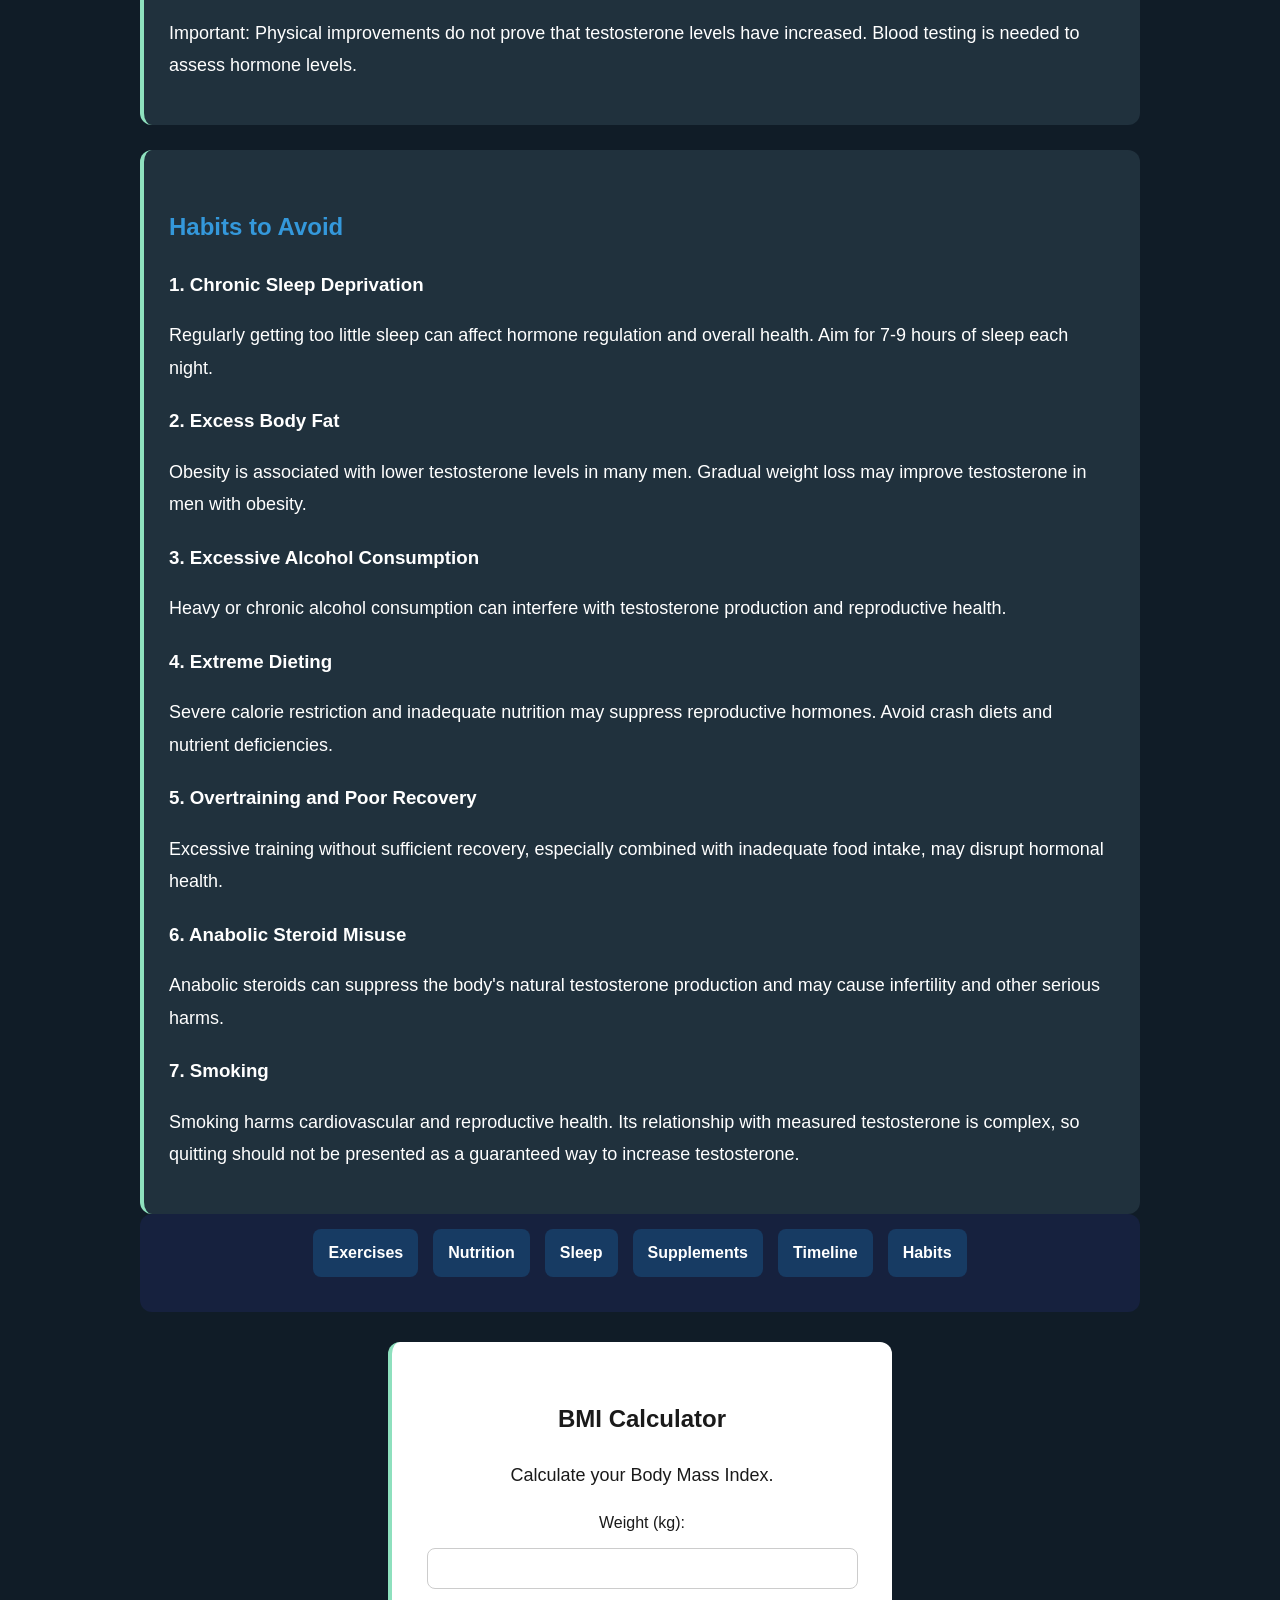
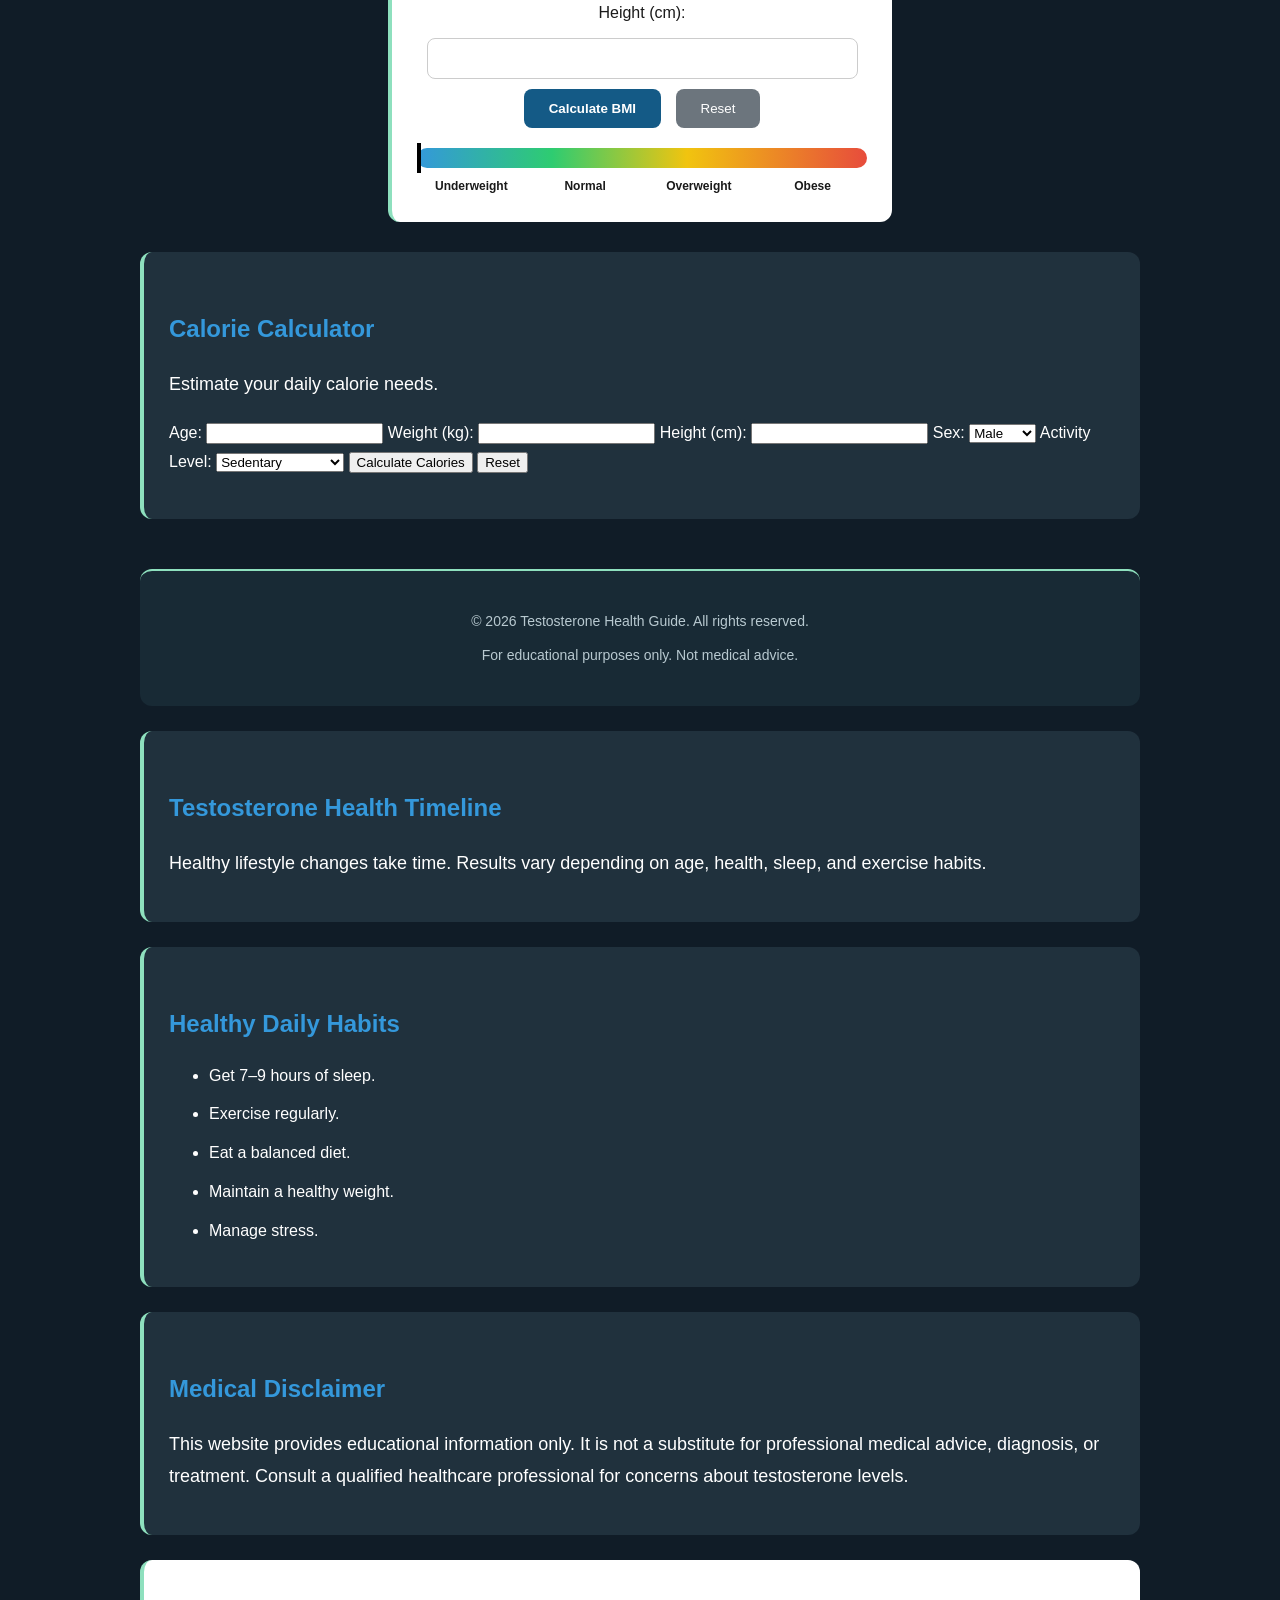
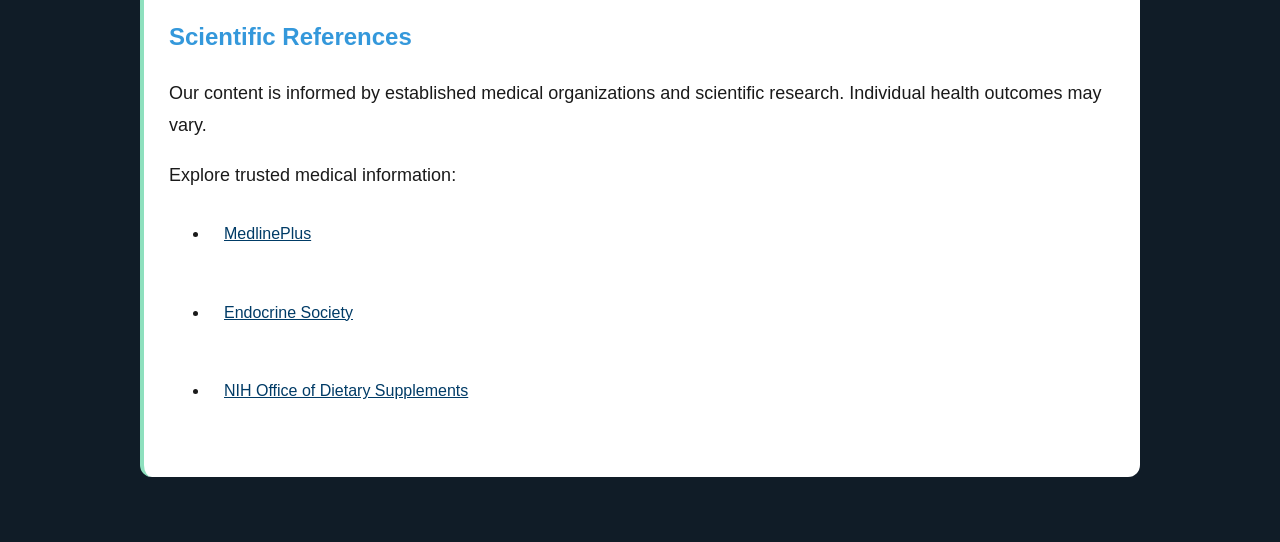
==== commit d83ae029: "Update index.html" ====
--- a/index.html
+++ b/index.html
@@ -404,7 +404,9 @@
   <button id="calculate-calories" type="button">
     Calculate Calories
   </button>
-
+<button id="reset-calories" type="button">
+  Reset
+</button>
   <p id="calorie-result" role="status" aria-live="polite"></p>
 </section> 
     <footer class="footer">
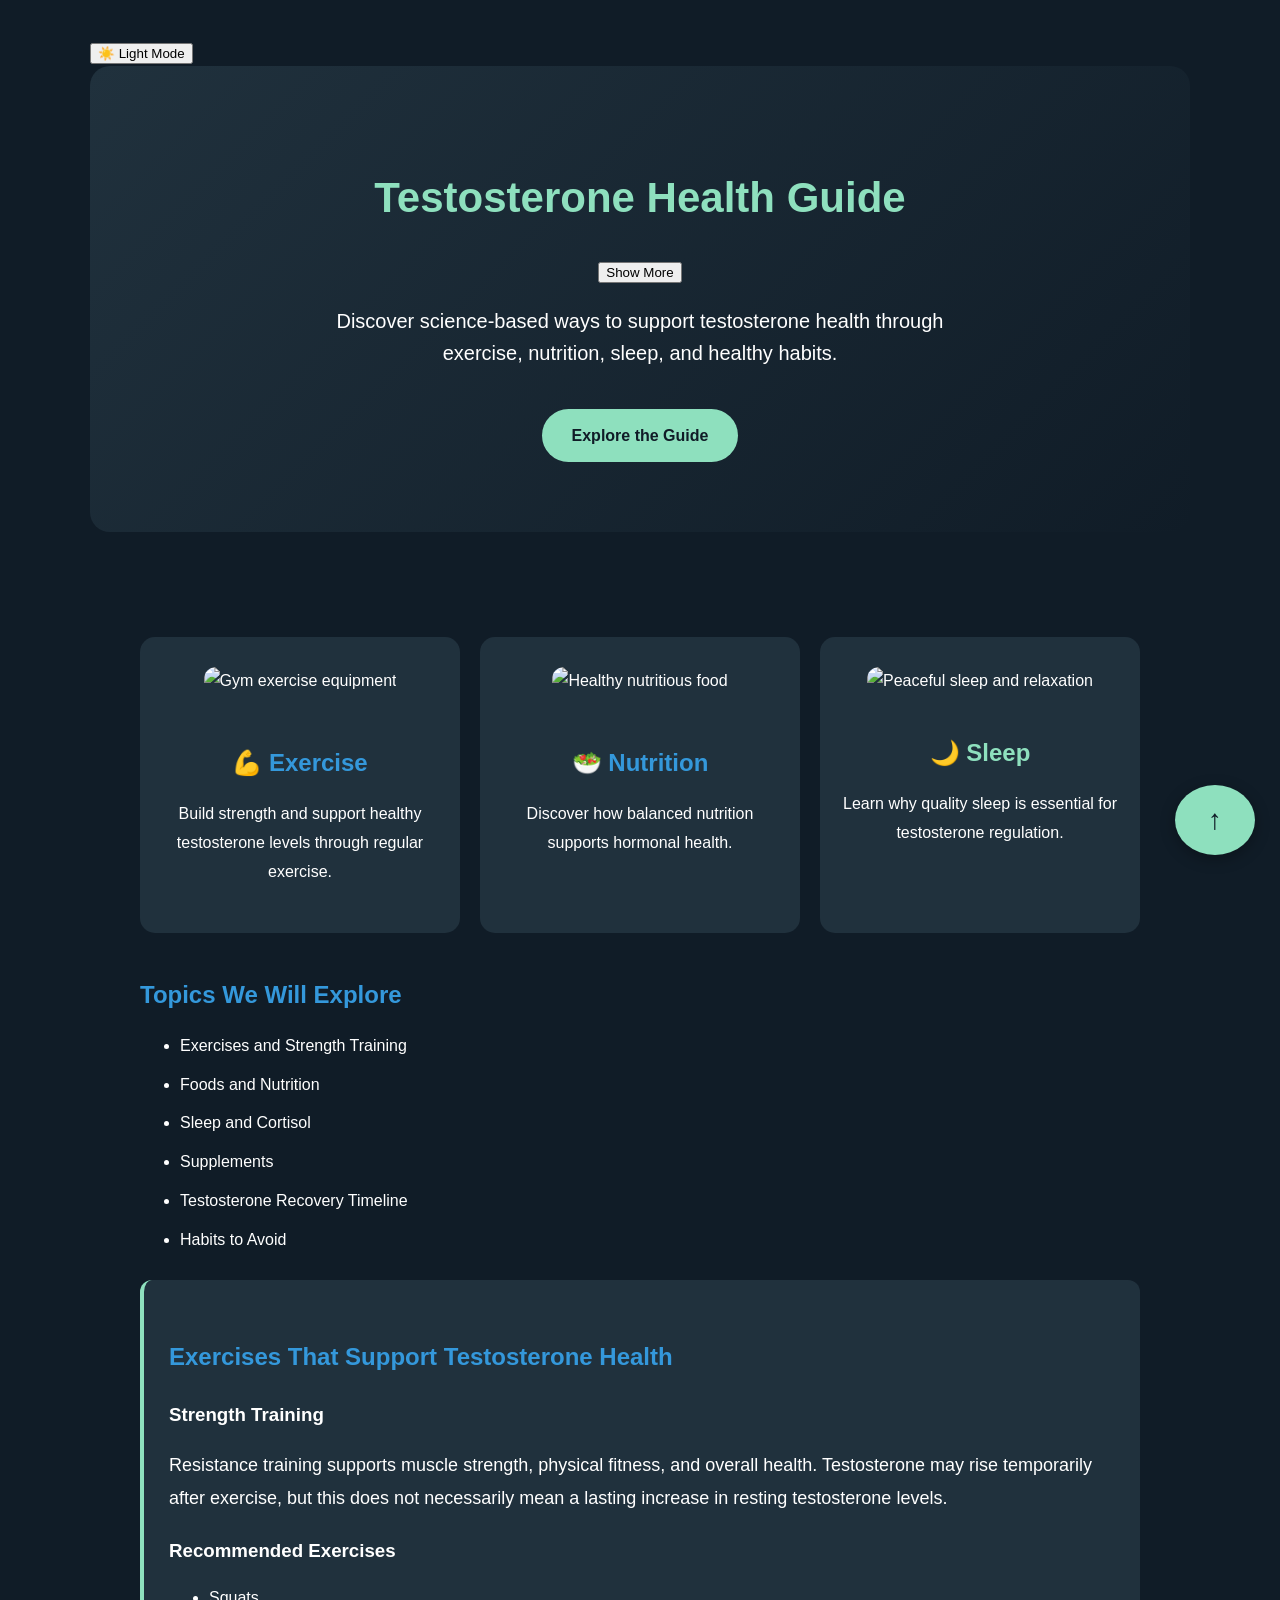
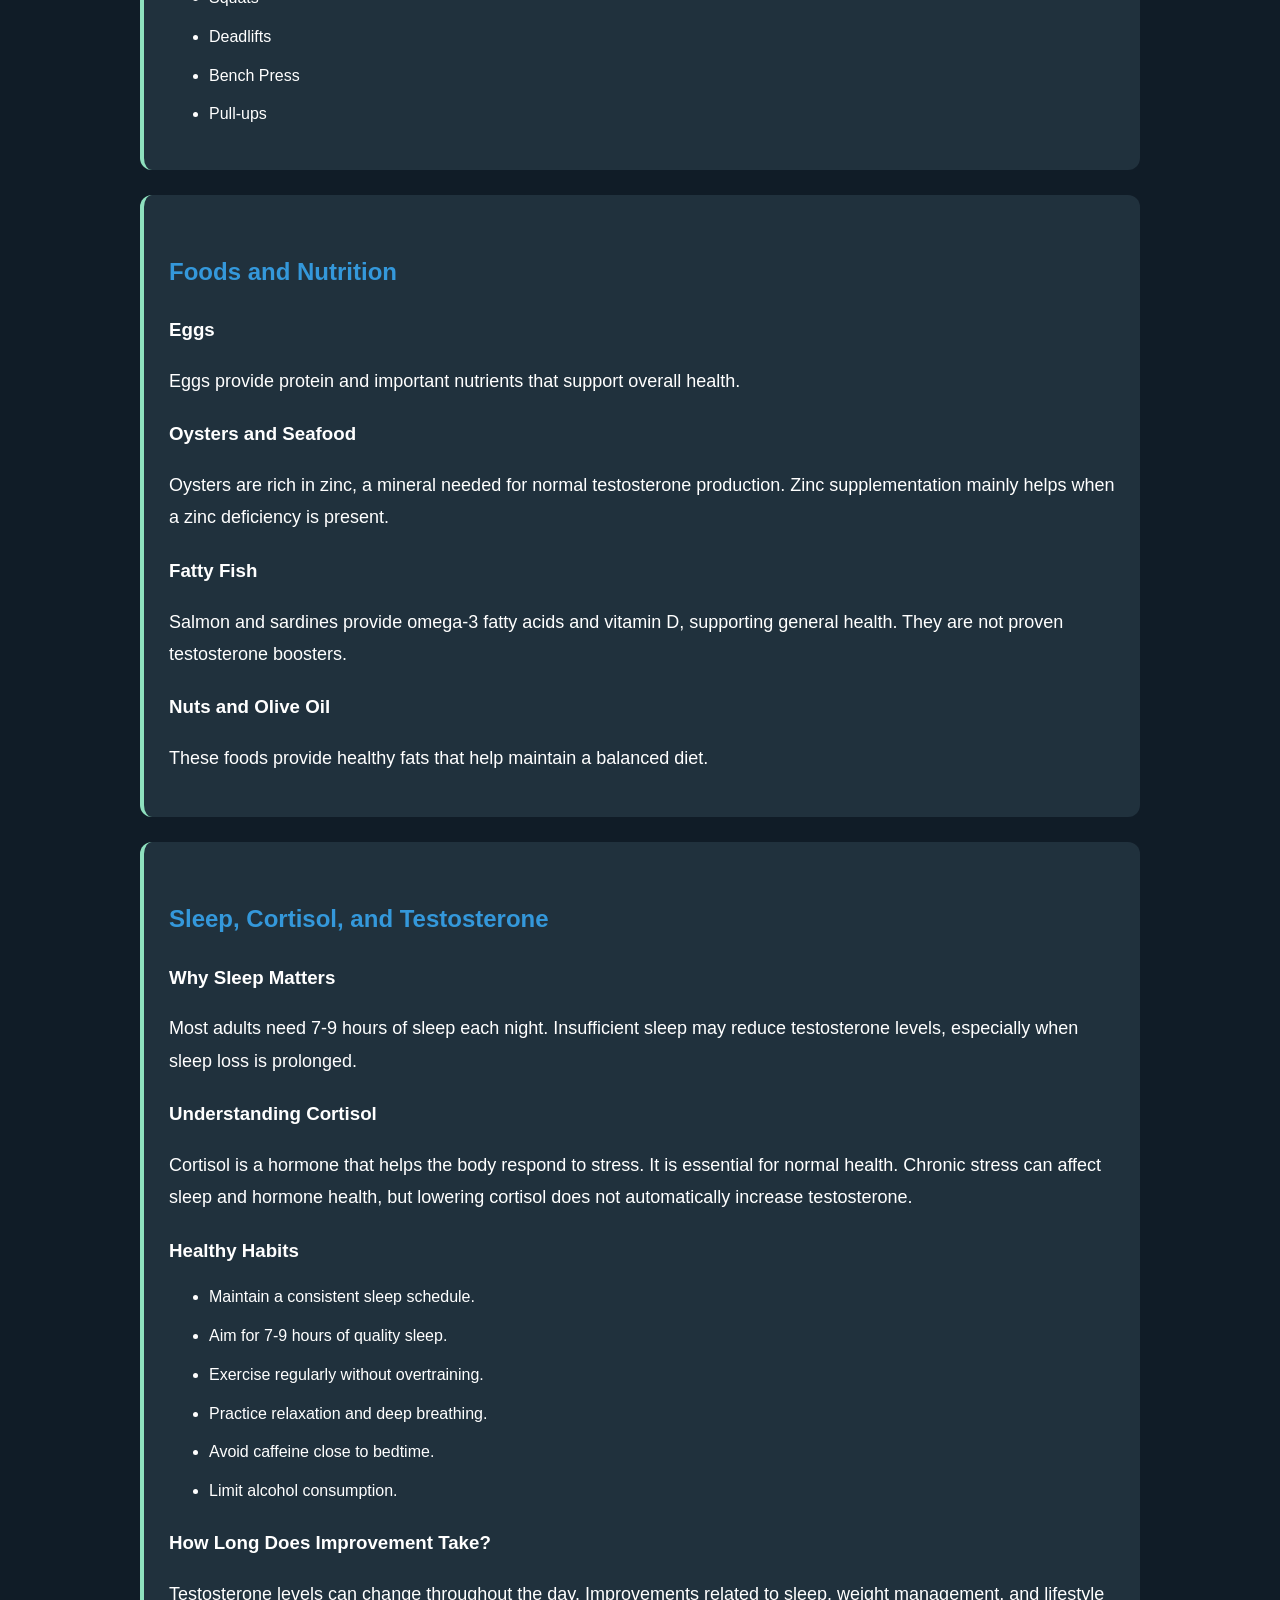
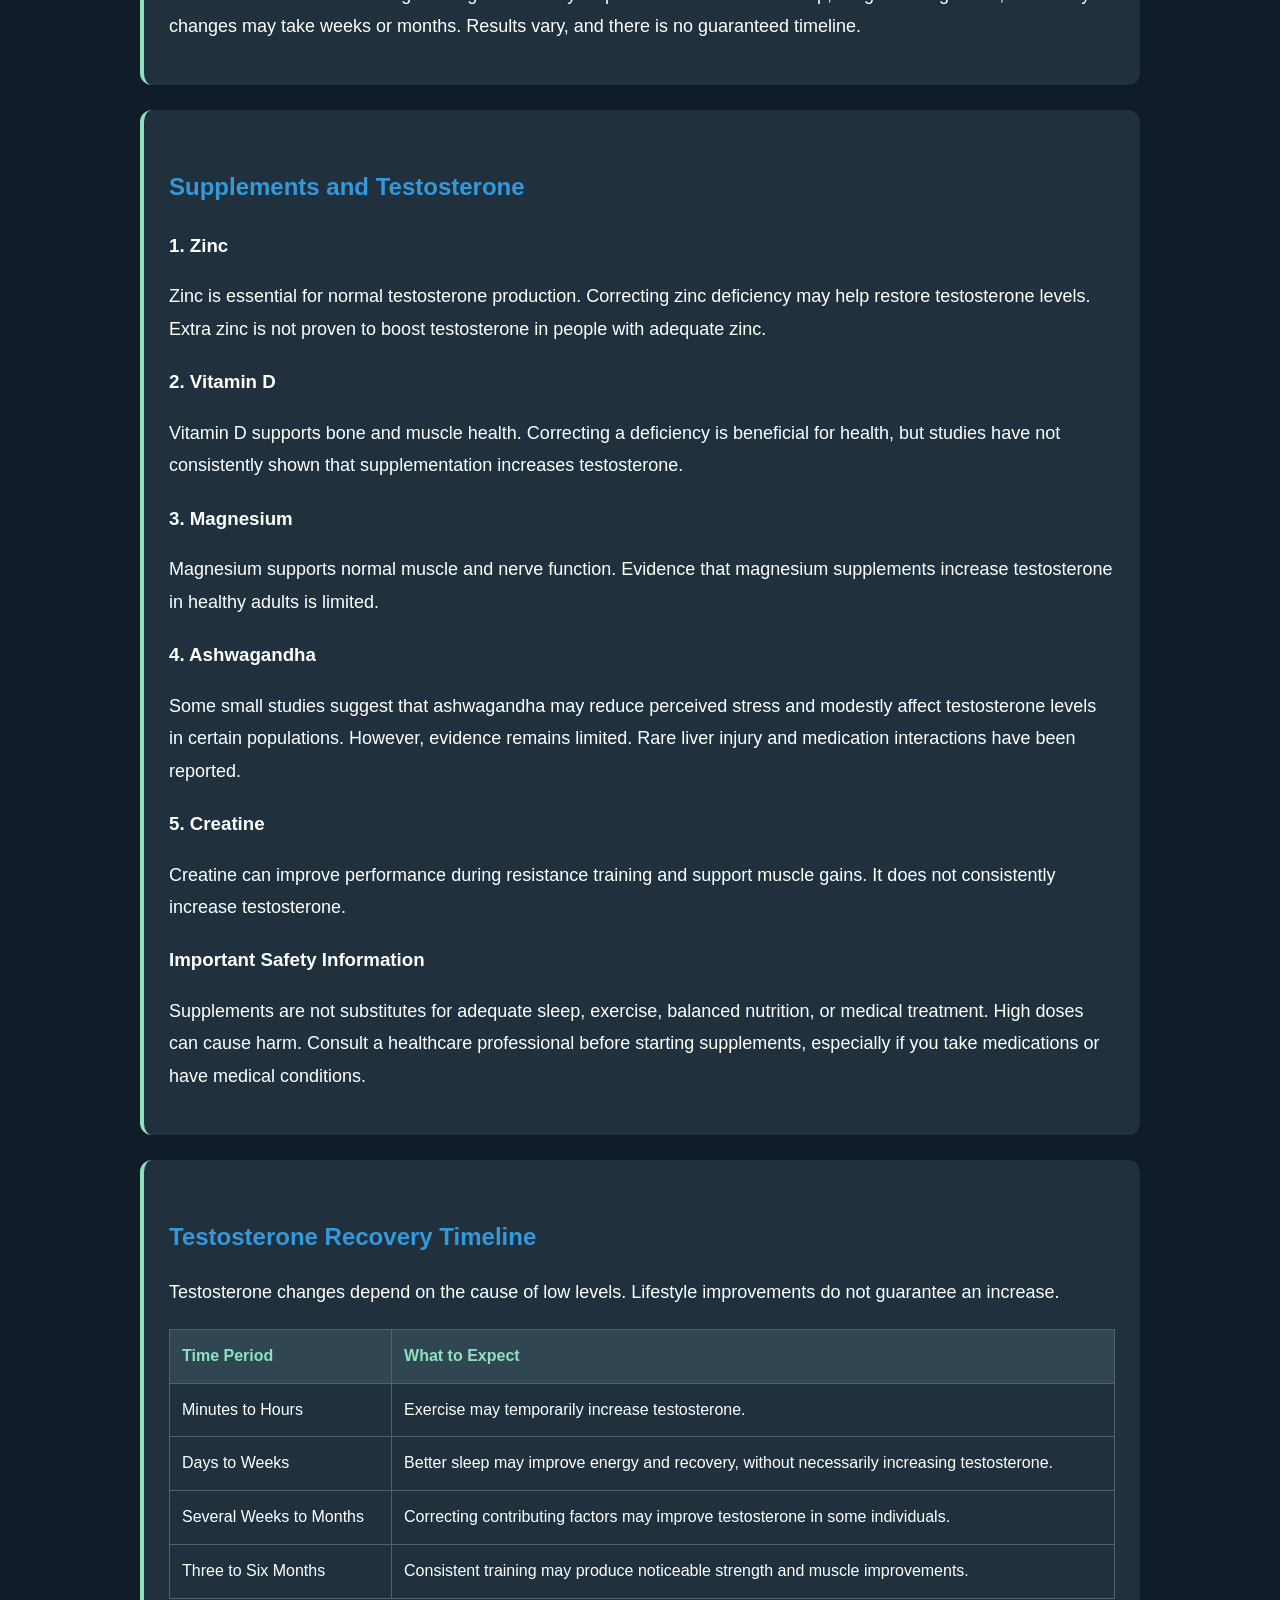
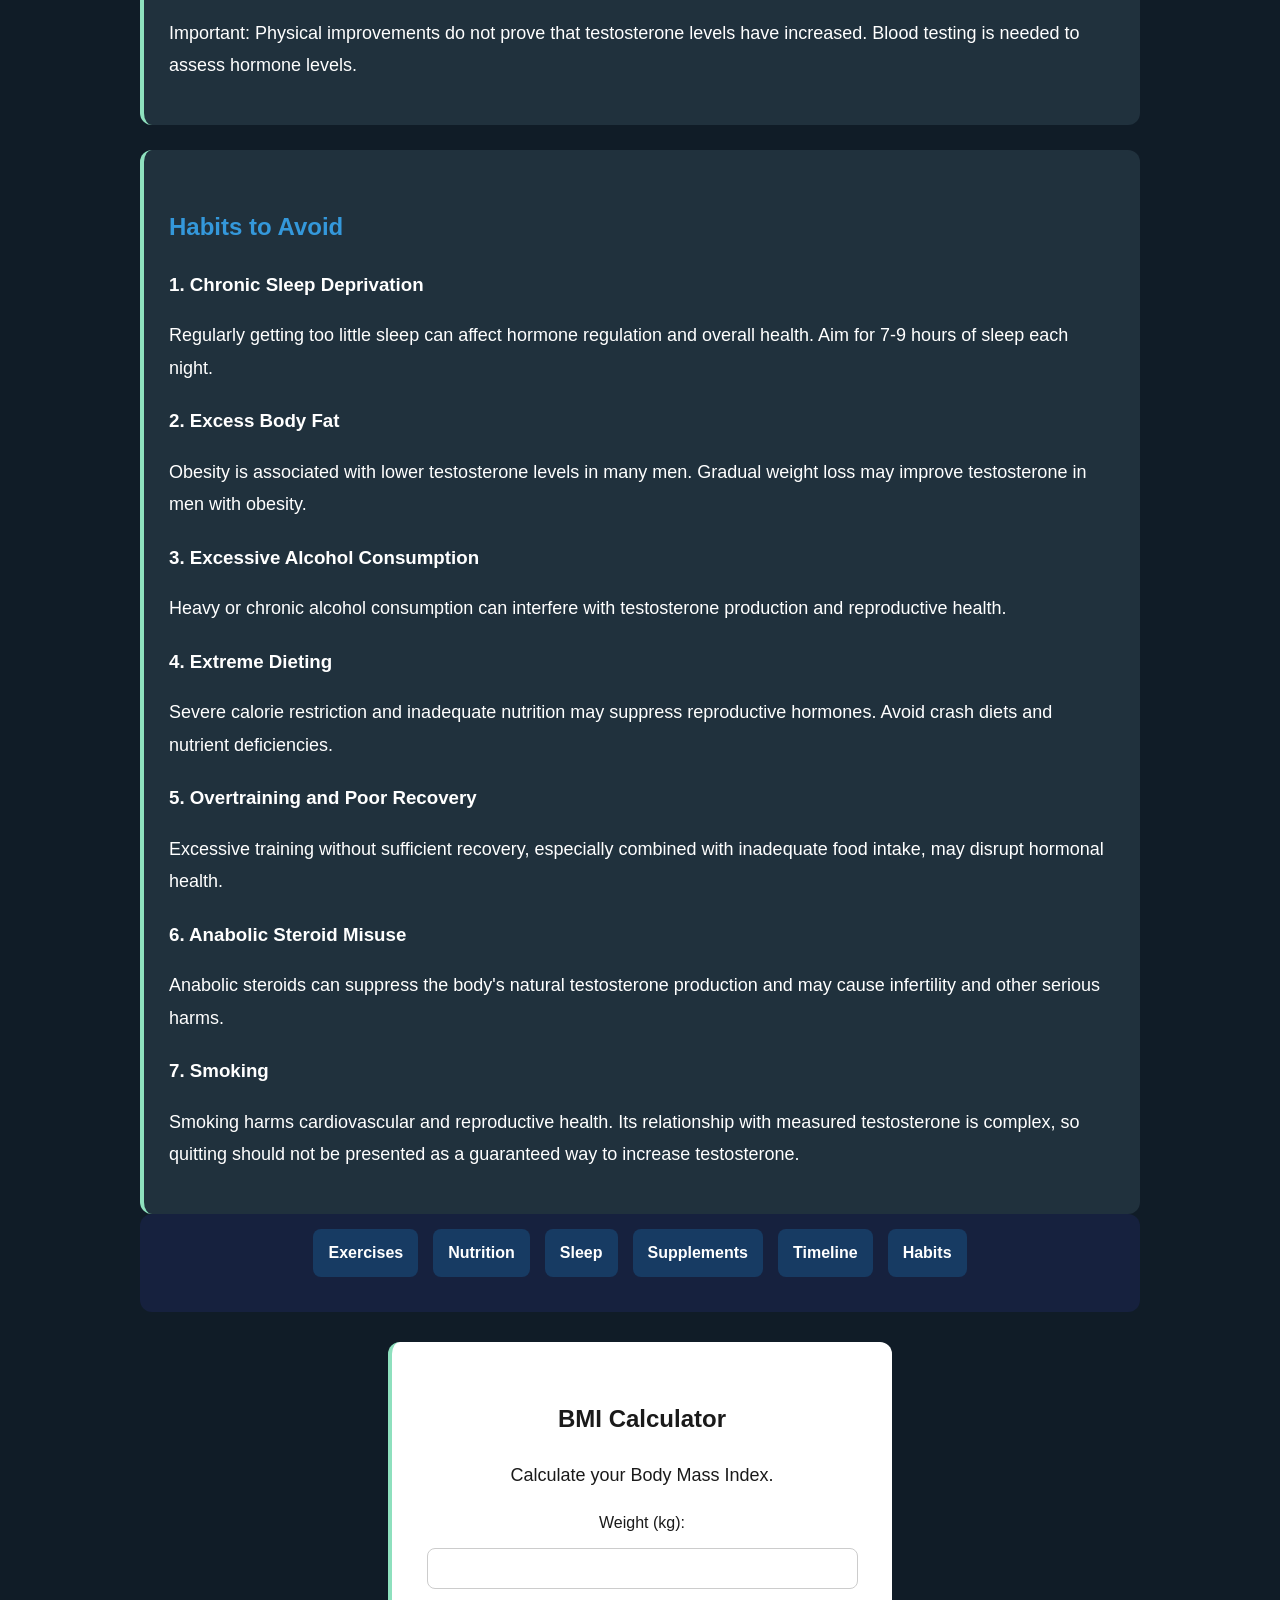
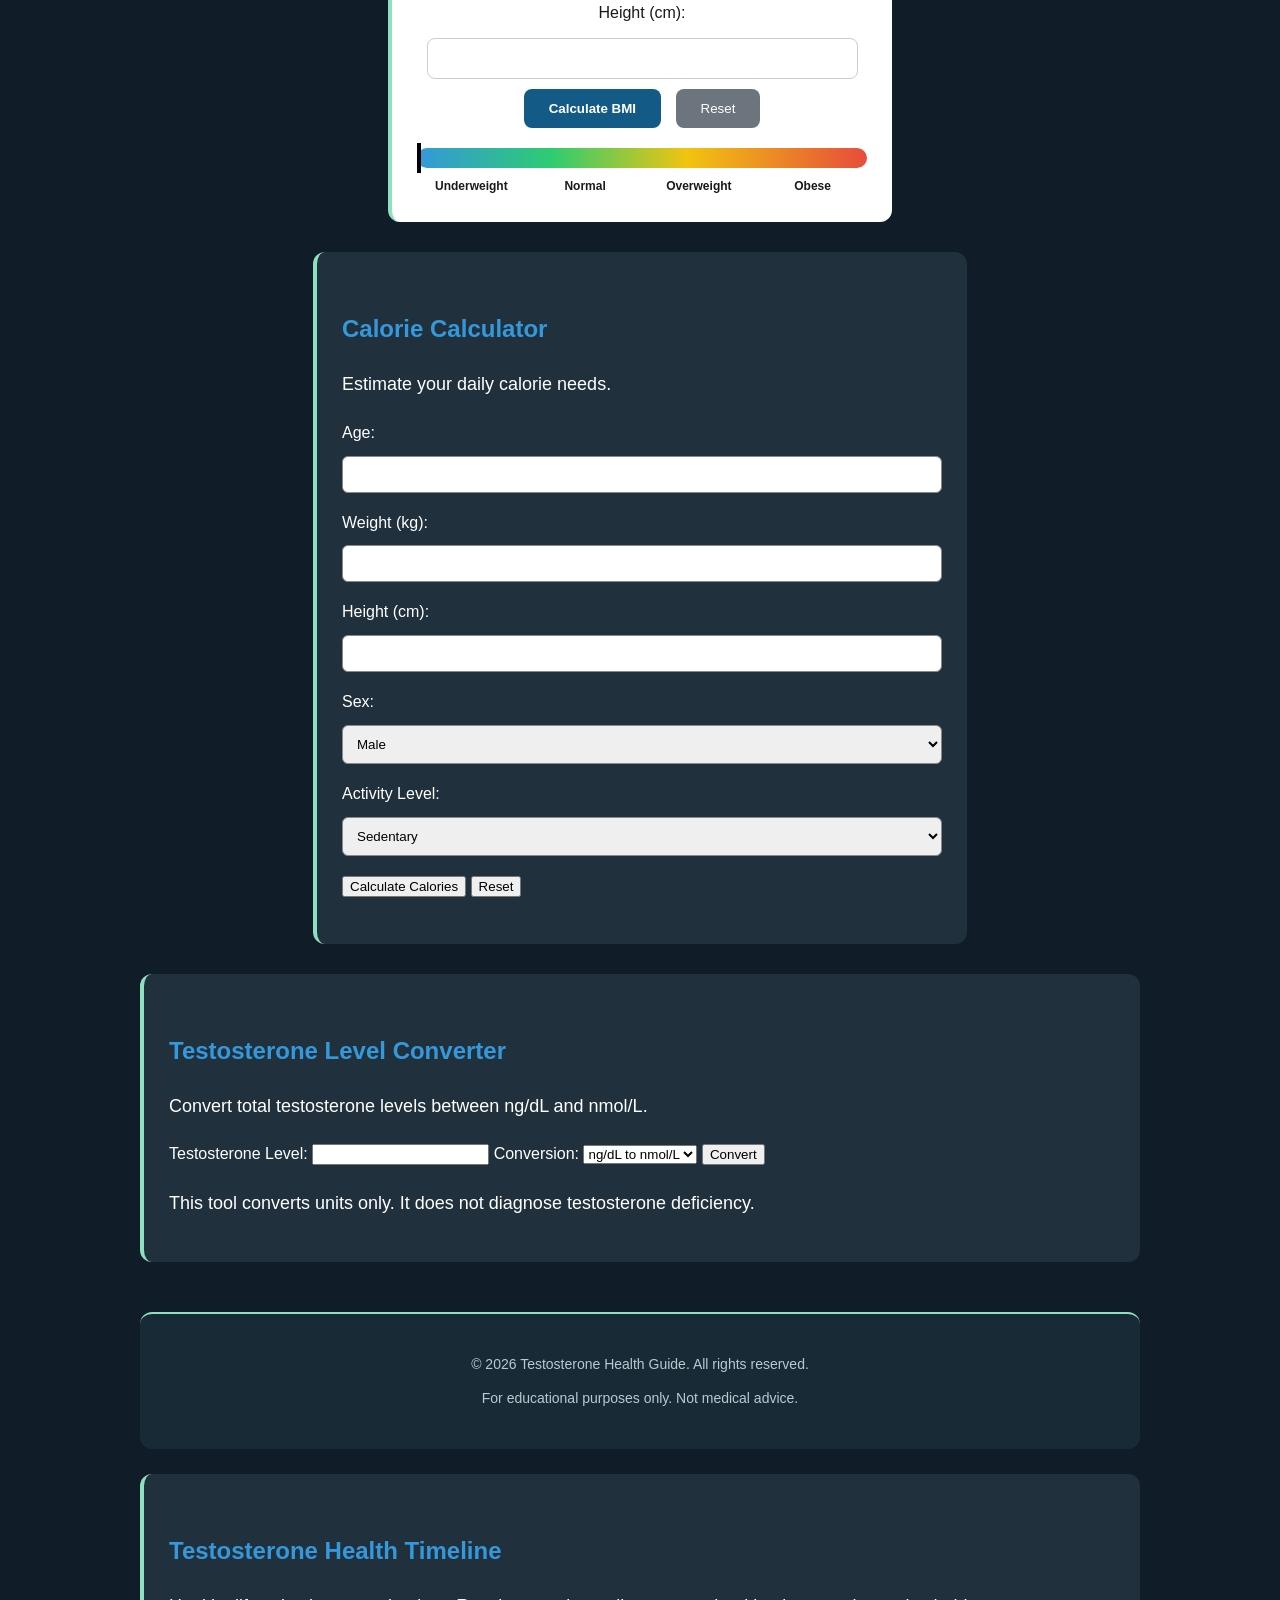
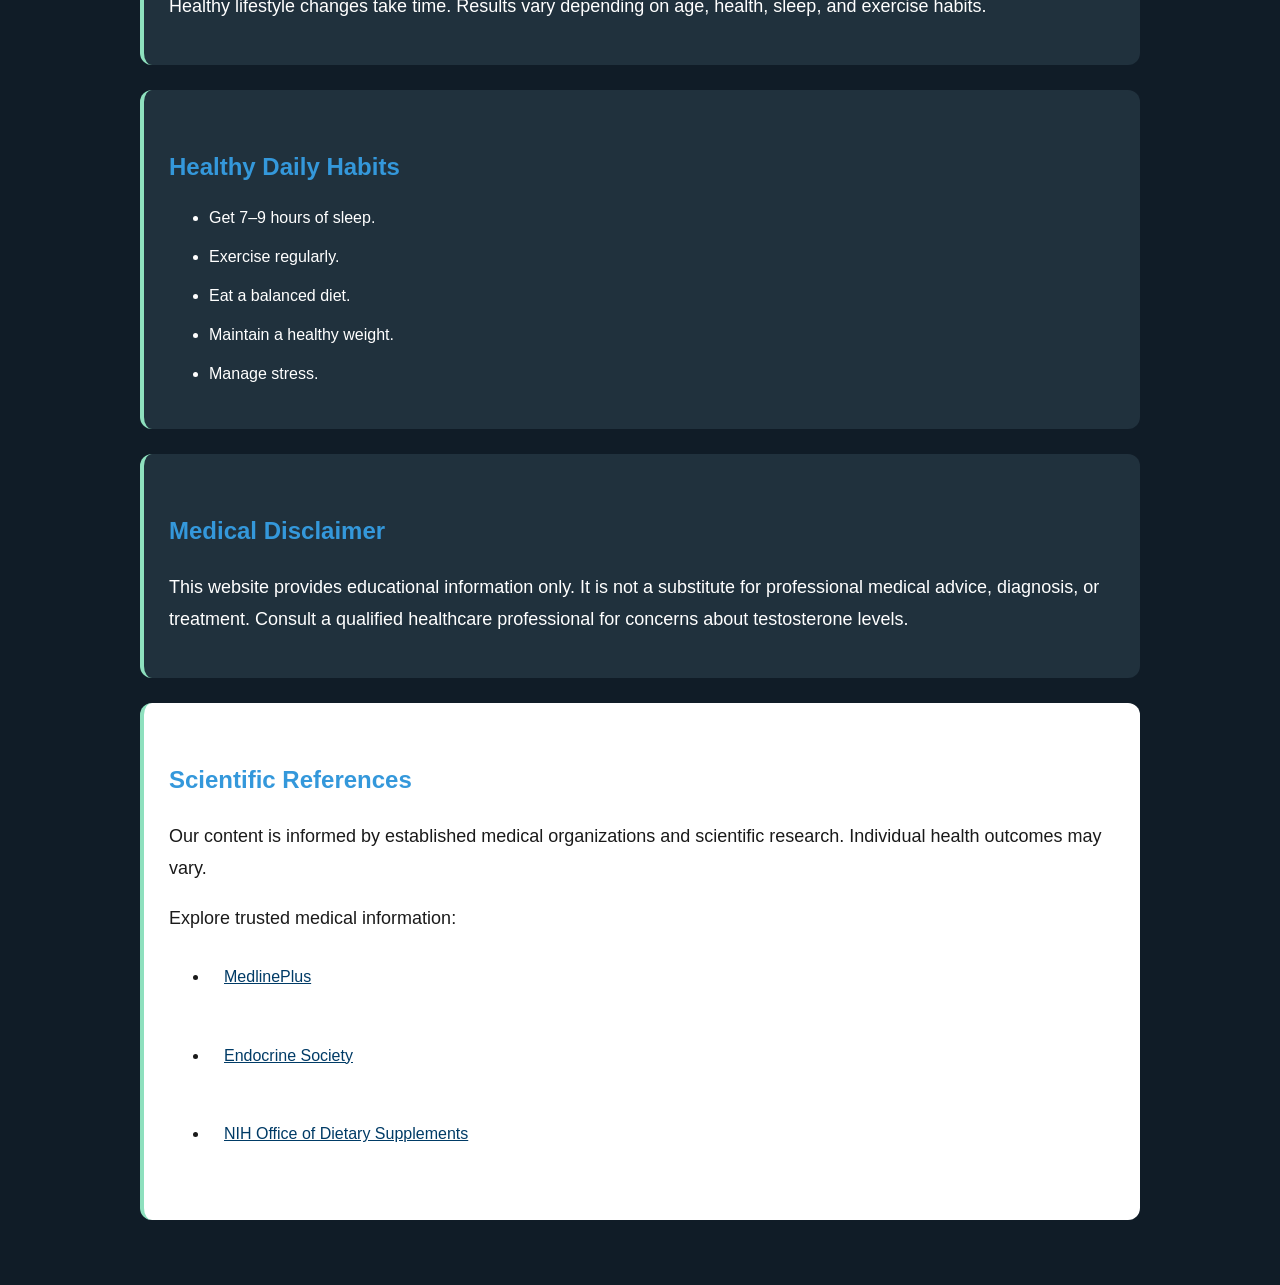
==== commit 741f87bd: "Update index.html" ====
--- a/index.html
+++ b/index.html
@@ -409,6 +409,31 @@
 </button>
   <p id="calorie-result" role="status" aria-live="polite"></p>
 </section> 
+    <section id="testosterone-converter">
+  <h2>Testosterone Level Converter</h2>
+  <p>Convert total testosterone levels between ng/dL and nmol/L.</p>
+
+  <label for="testosterone-value">Testosterone Level:</label>
+  <input type="number" id="testosterone-value"
+         min="0" step="any">
+
+  <label for="testosterone-unit">Conversion:</label>
+  <select id="testosterone-unit">
+    <option value="to-nmol">ng/dL to nmol/L</option>
+    <option value="to-ng">nmol/L to ng/dL</option>
+  </select>
+
+  <button id="convert-testosterone" type="button">
+    Convert
+  </button>
+
+  <p id="testosterone-result" role="status" aria-live="polite"></p>
+
+  <p>
+    This tool converts units only. It does not diagnose
+    testosterone deficiency.
+  </p>
+</section>
     <footer class="footer">
     <p>© 2026 Testosterone Health Guide. All rights reserved.</p>
     <p>For educational purposes only. Not medical advice.</p>
--- a/style.css
+++ b/style.css
@@ -472,3 +472,25 @@
 #references a:focus-visible {
   color: #002b4d;
 }
+#calorie-calculator {
+  padding: 25px;
+  margin: 30px auto;
+  max-width: 600px;
+  border-radius: 12px;
+}
+
+#calorie-calculator input,
+#calorie-calculator select {
+  display: block;
+  width: 100%;
+  box-sizing: border-box;
+  padding: 10px;
+  margin: 8px 0 16px;
+  border: 1px solid #888;
+  border-radius: 6px;
+}
+
+#calorie-result {
+  margin-top: 15px;
+  font-weight: bold;
+}
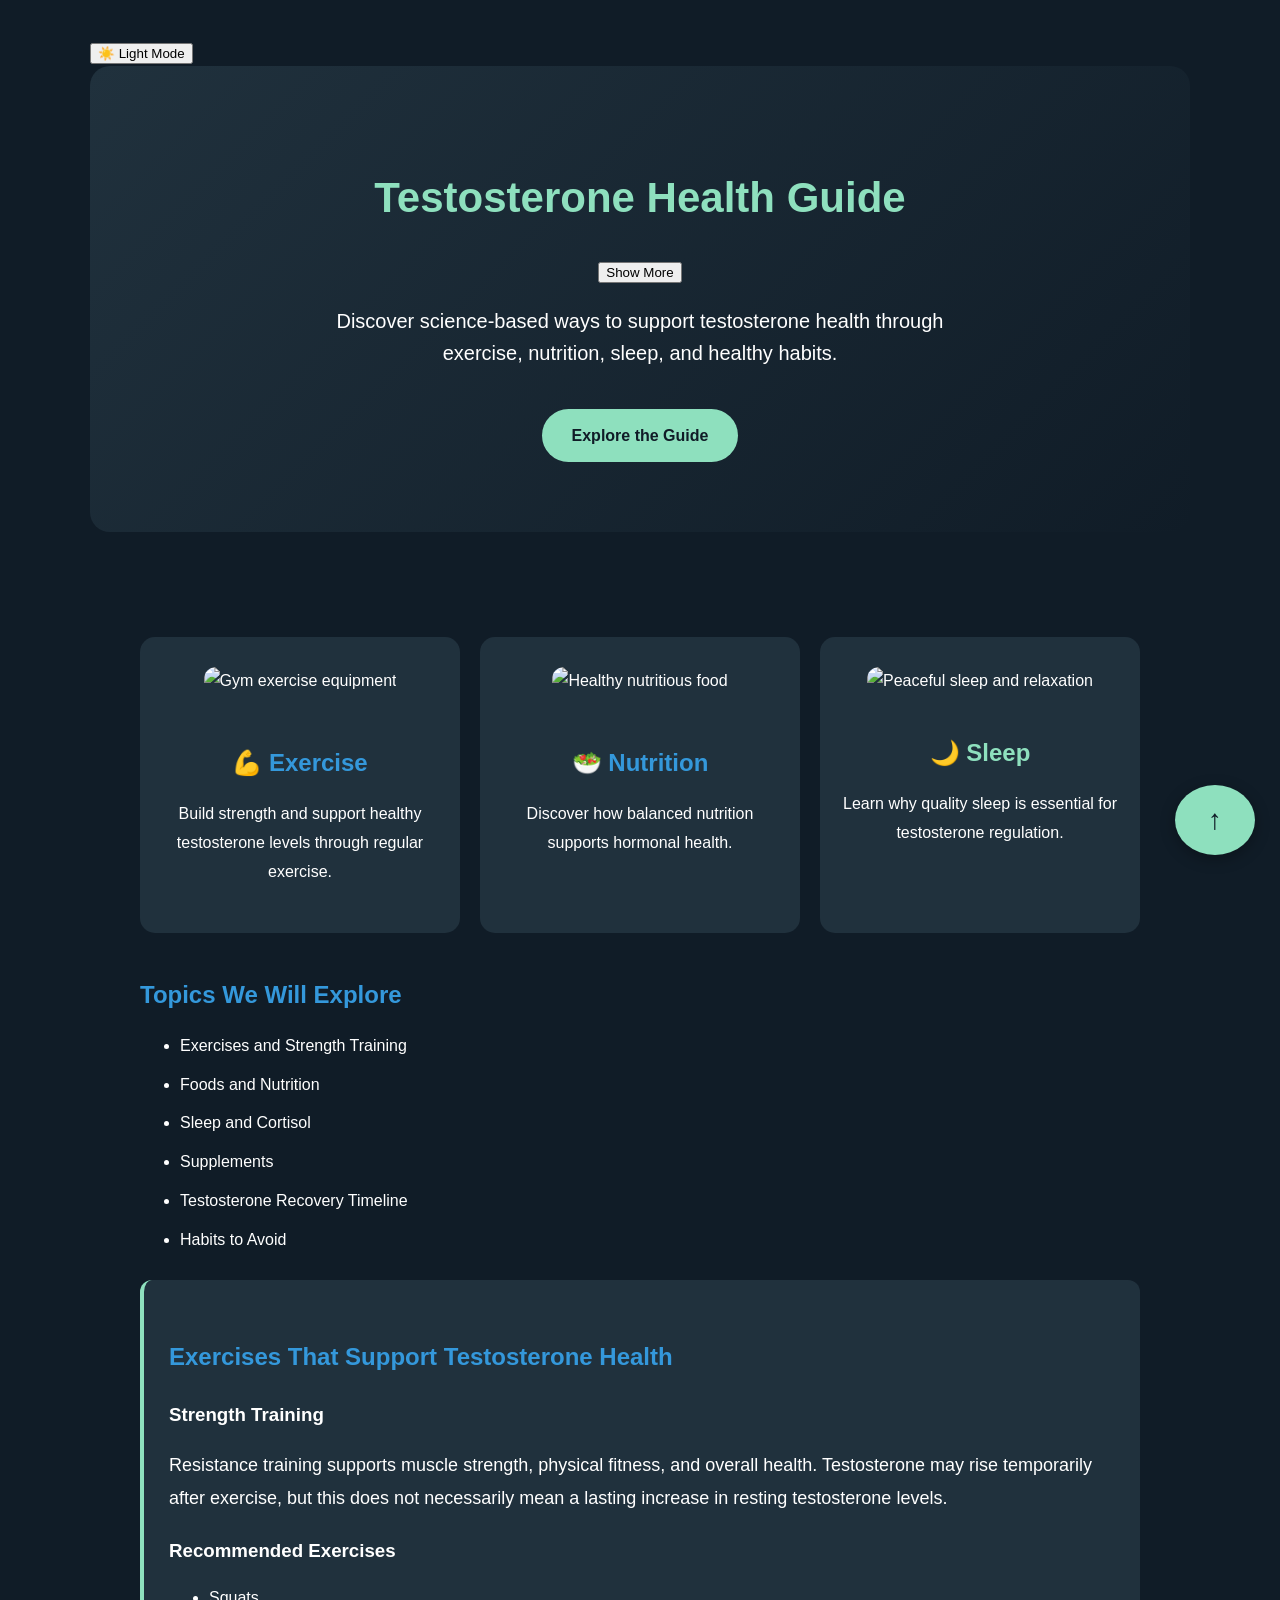
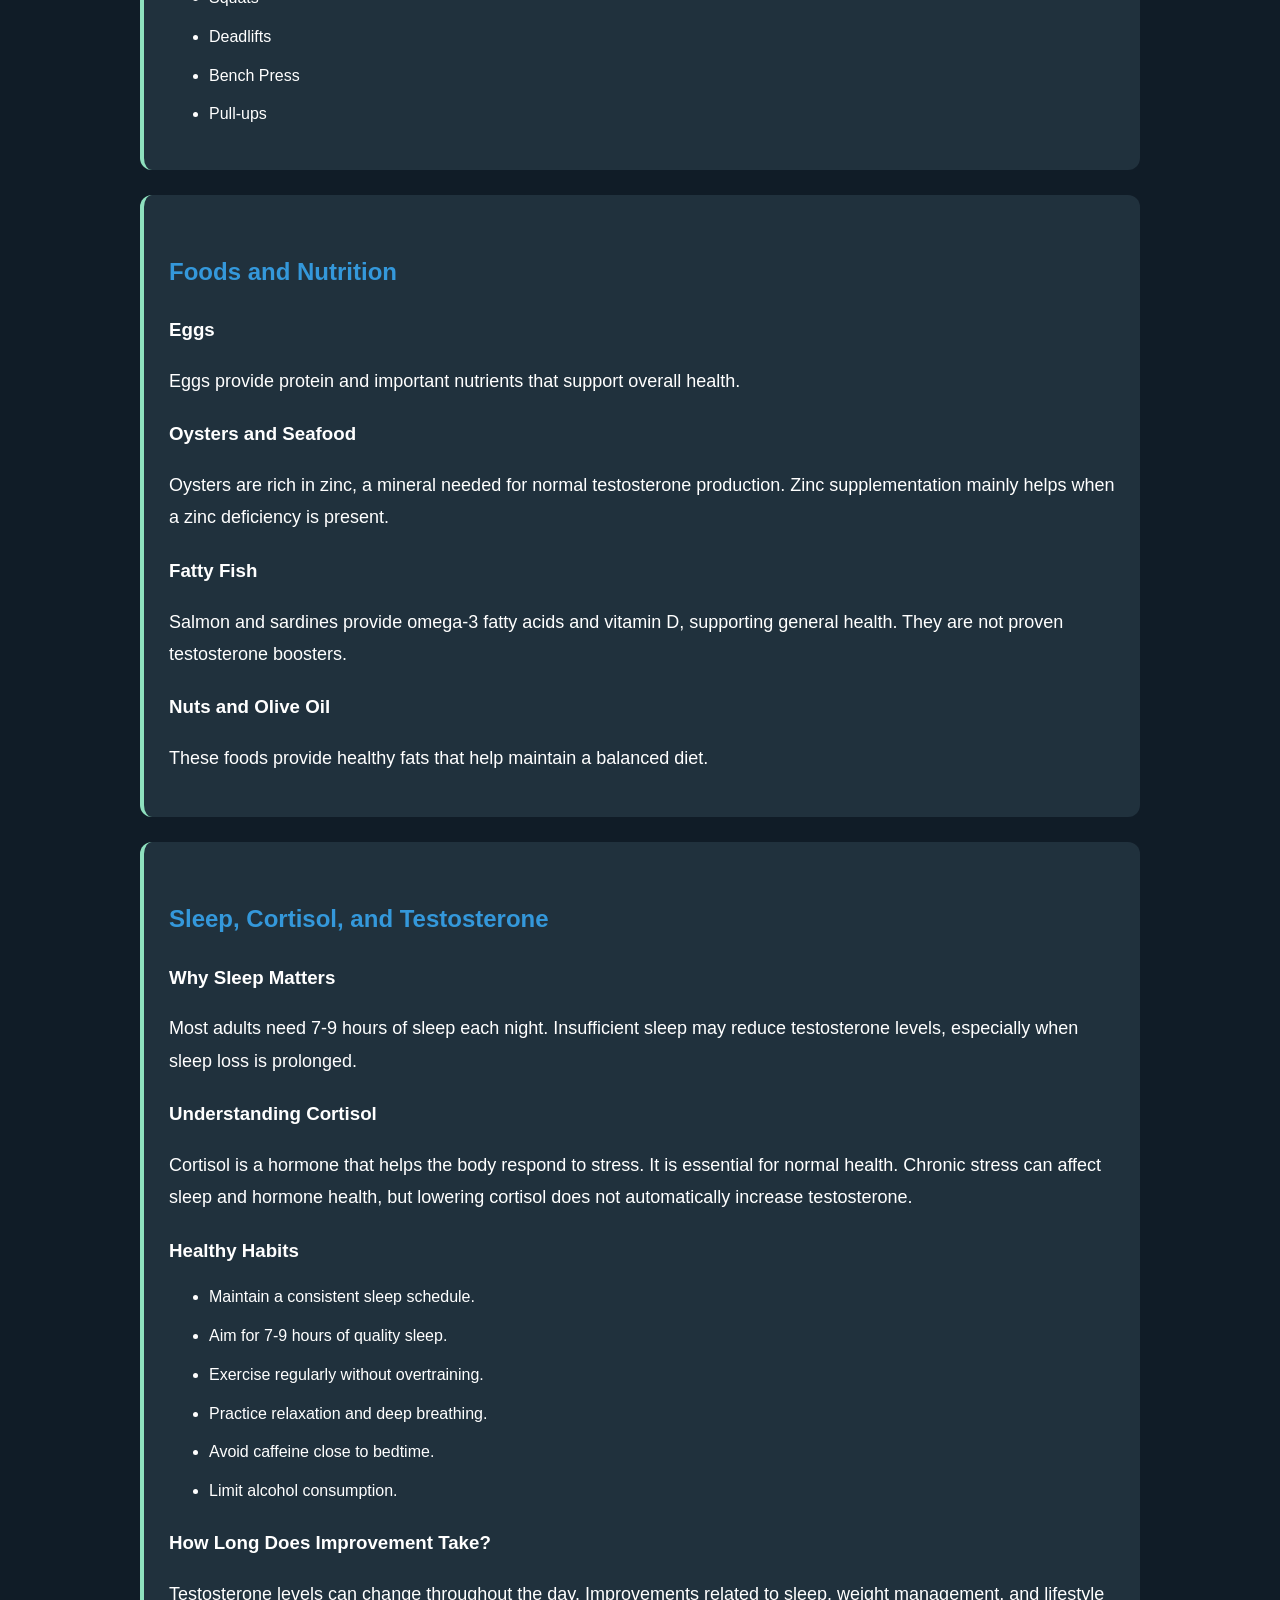
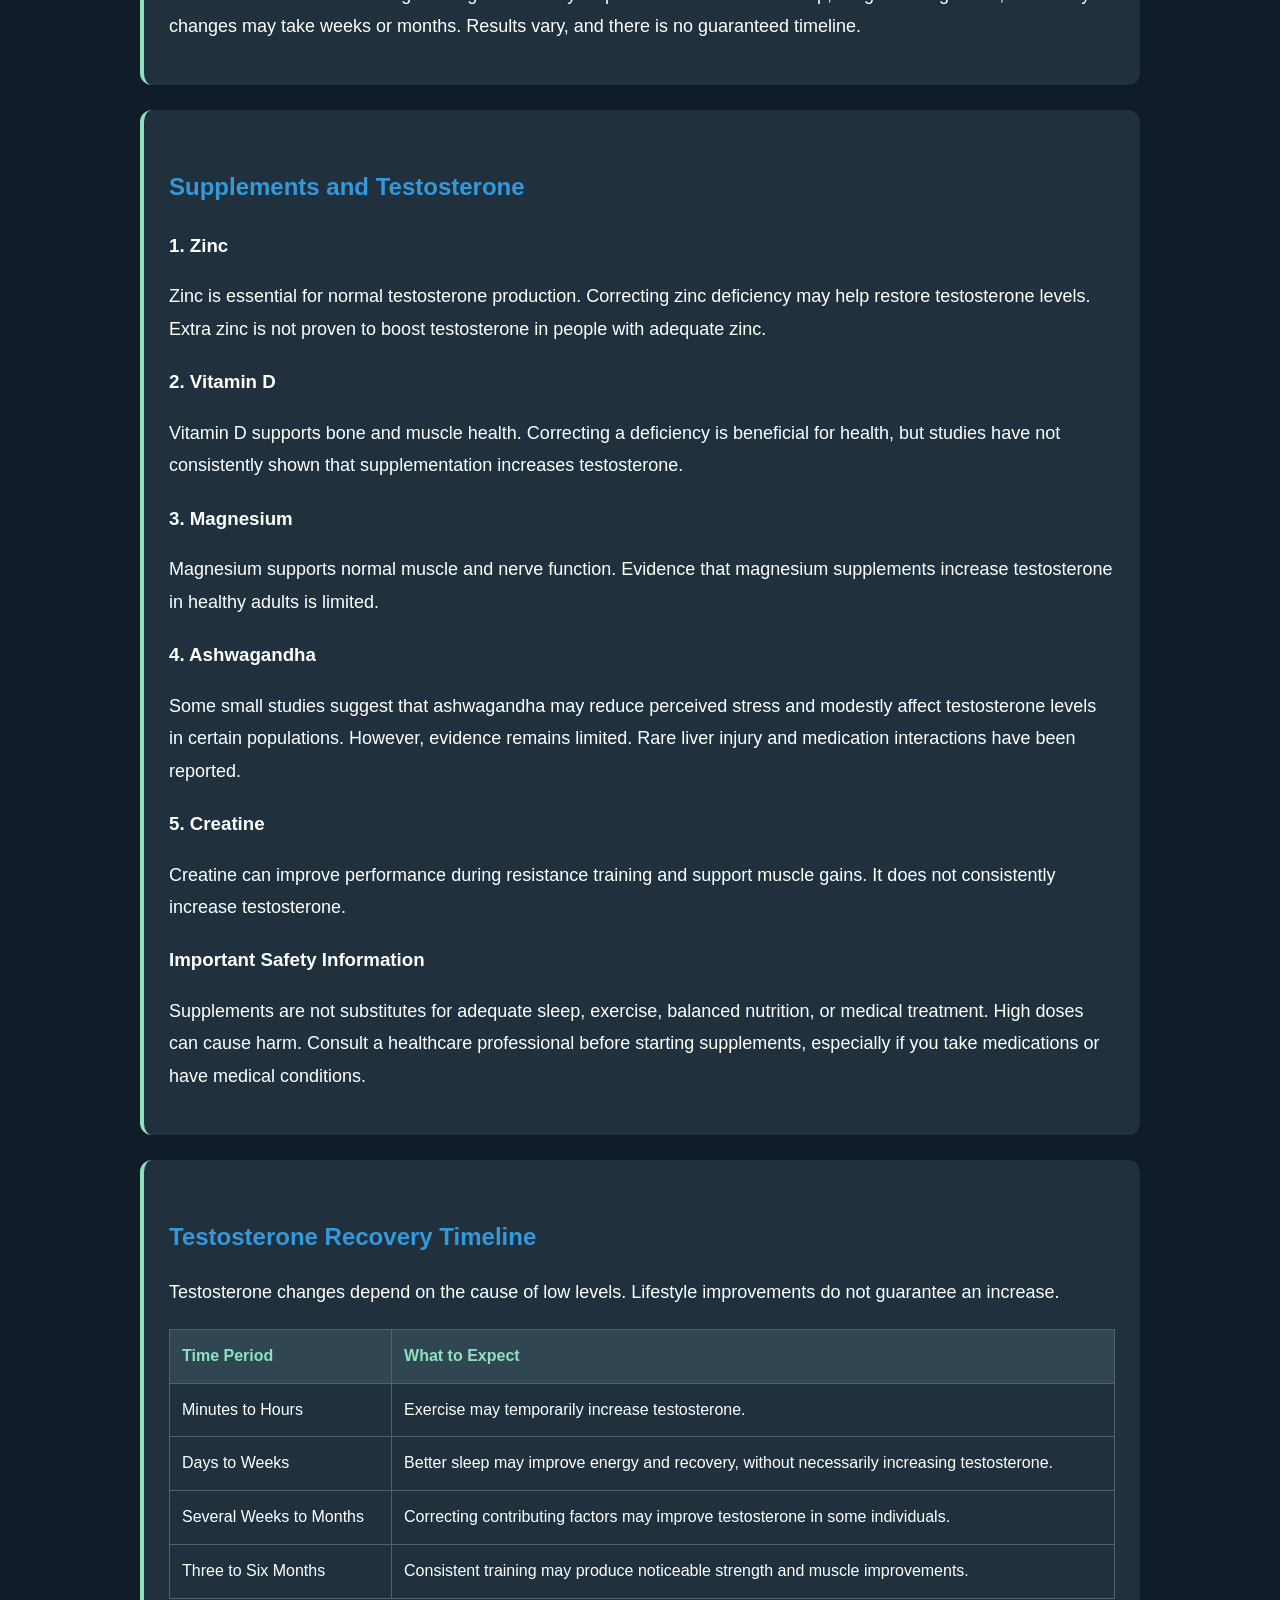
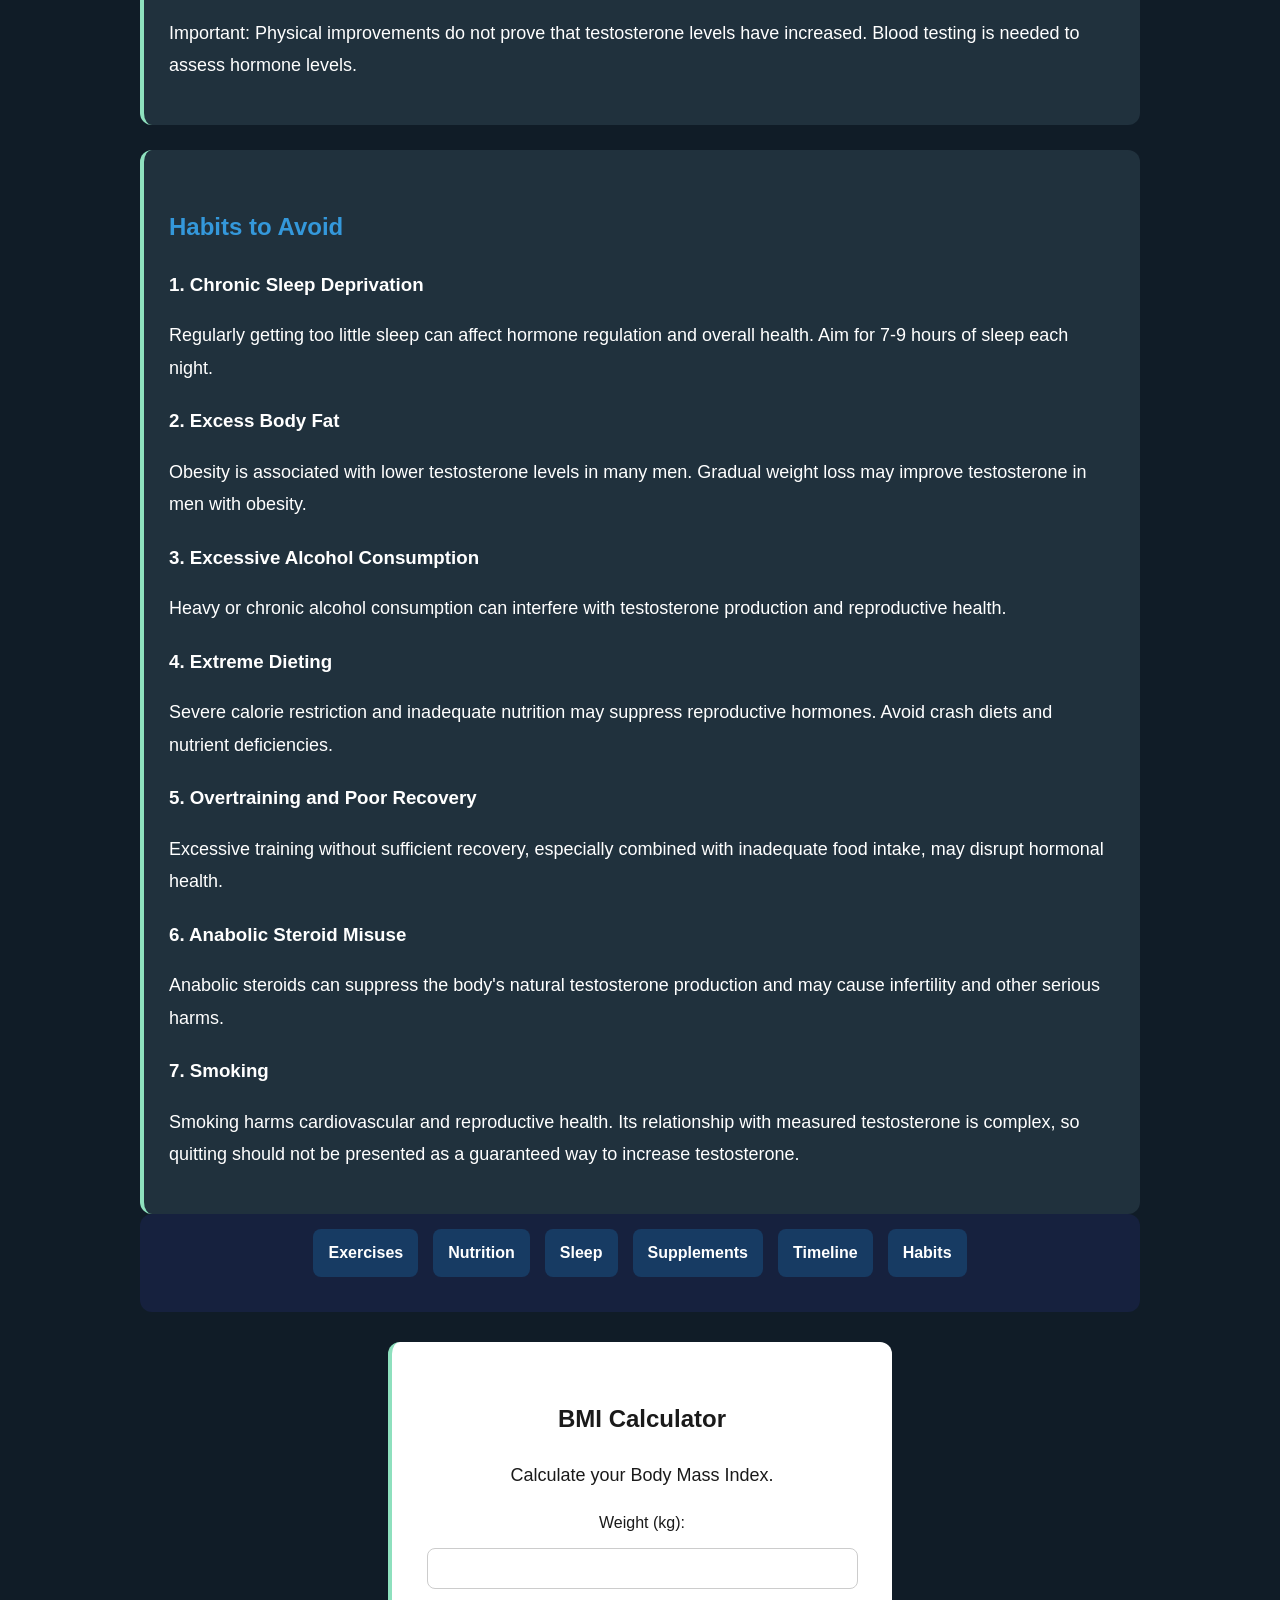
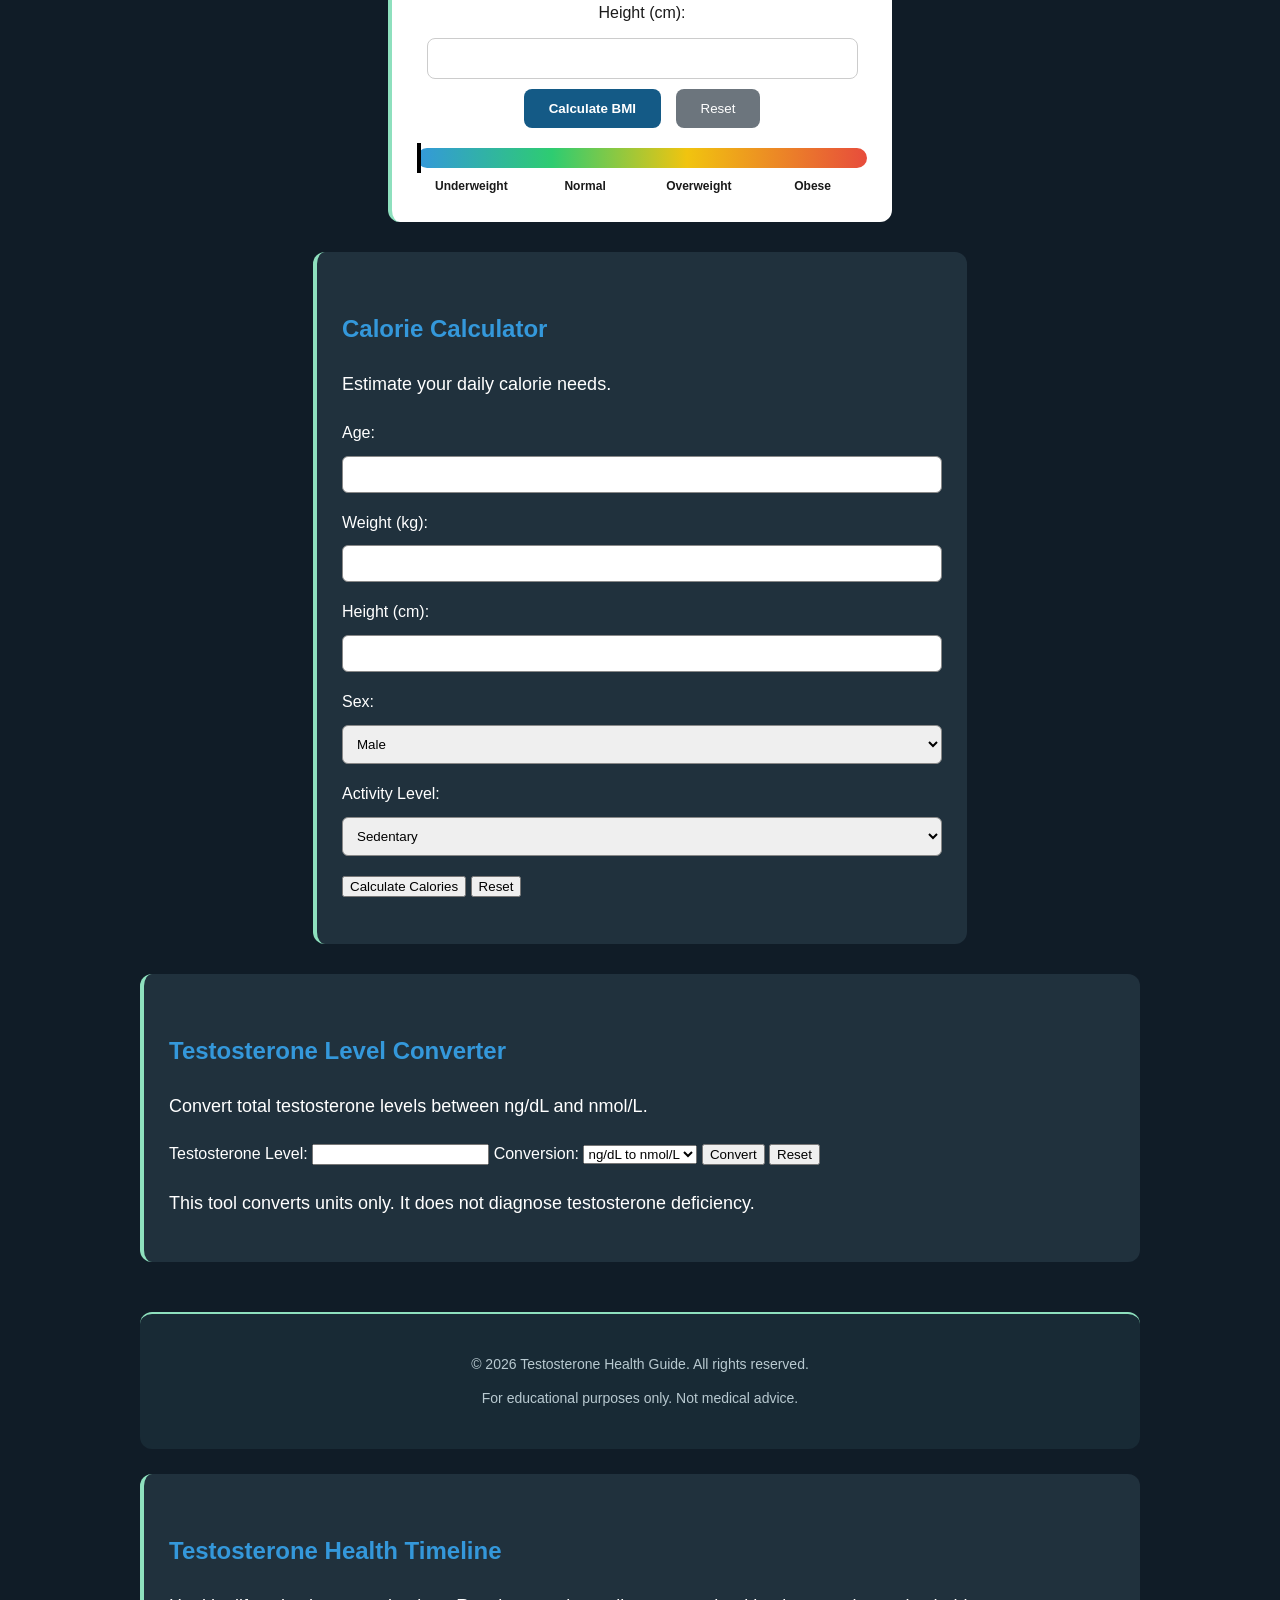
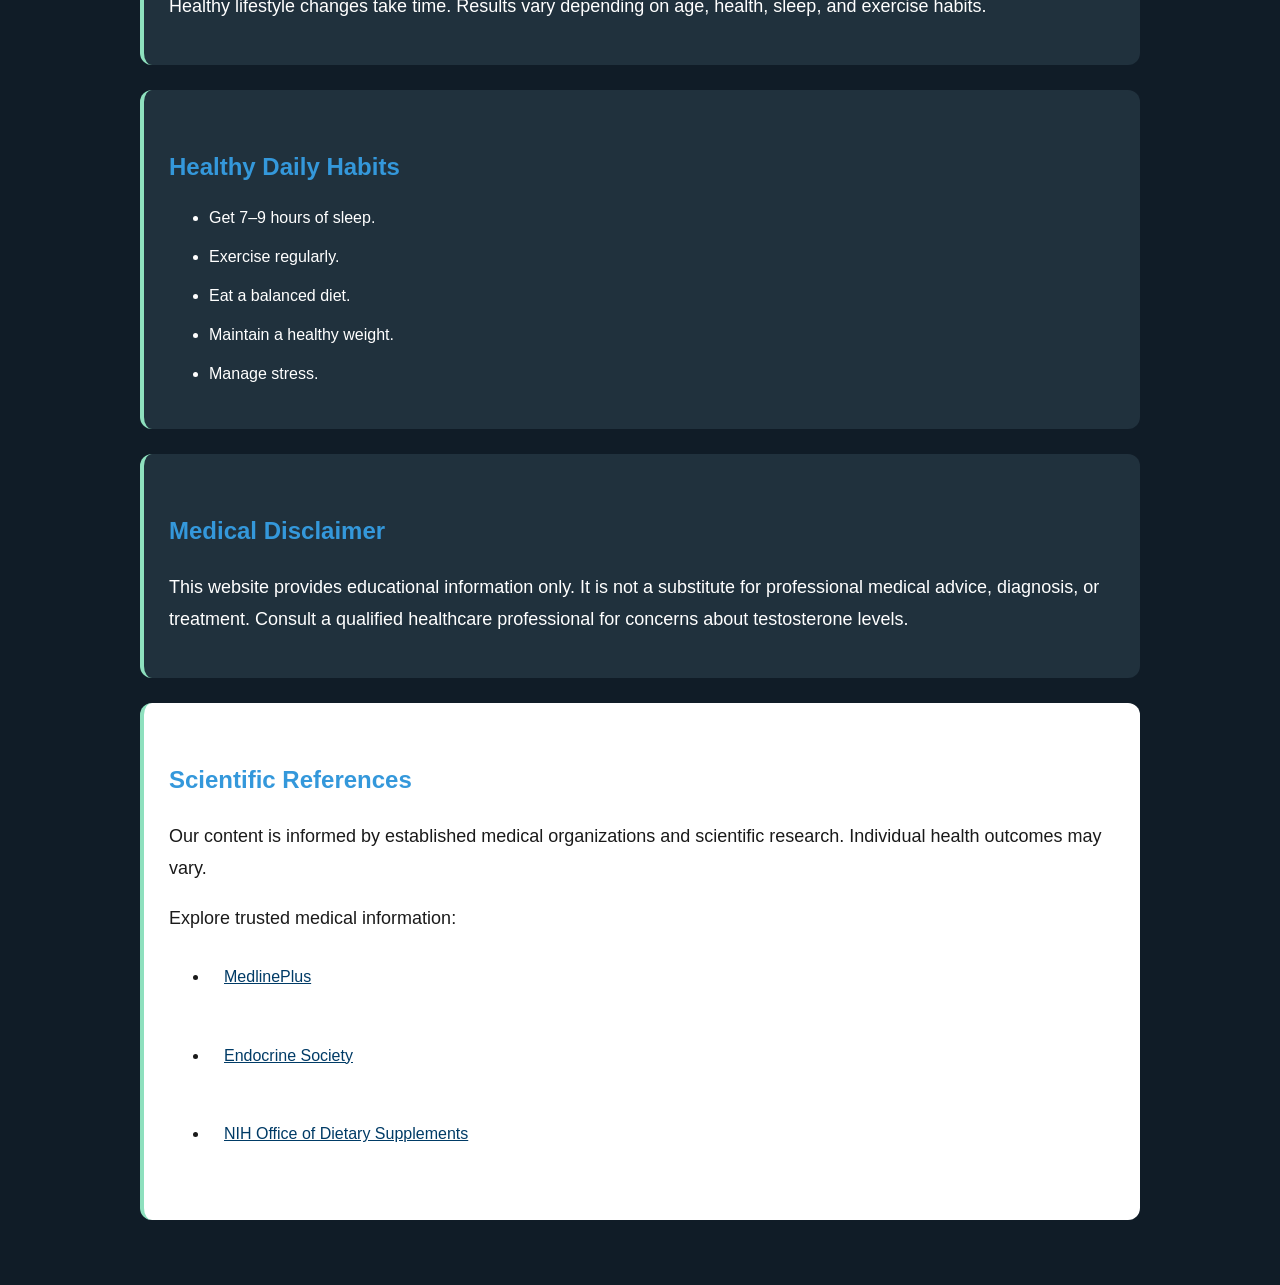
==== commit 5fb1db92: "Update index.html" ====
--- a/index.html
+++ b/index.html
@@ -426,7 +426,9 @@
   <button id="convert-testosterone" type="button">
     Convert
   </button>
-
+<button id="reset-testosterone" type="button">
+  Reset
+</button>
   <p id="testosterone-result" role="status" aria-live="polite"></p>
 
   <p>
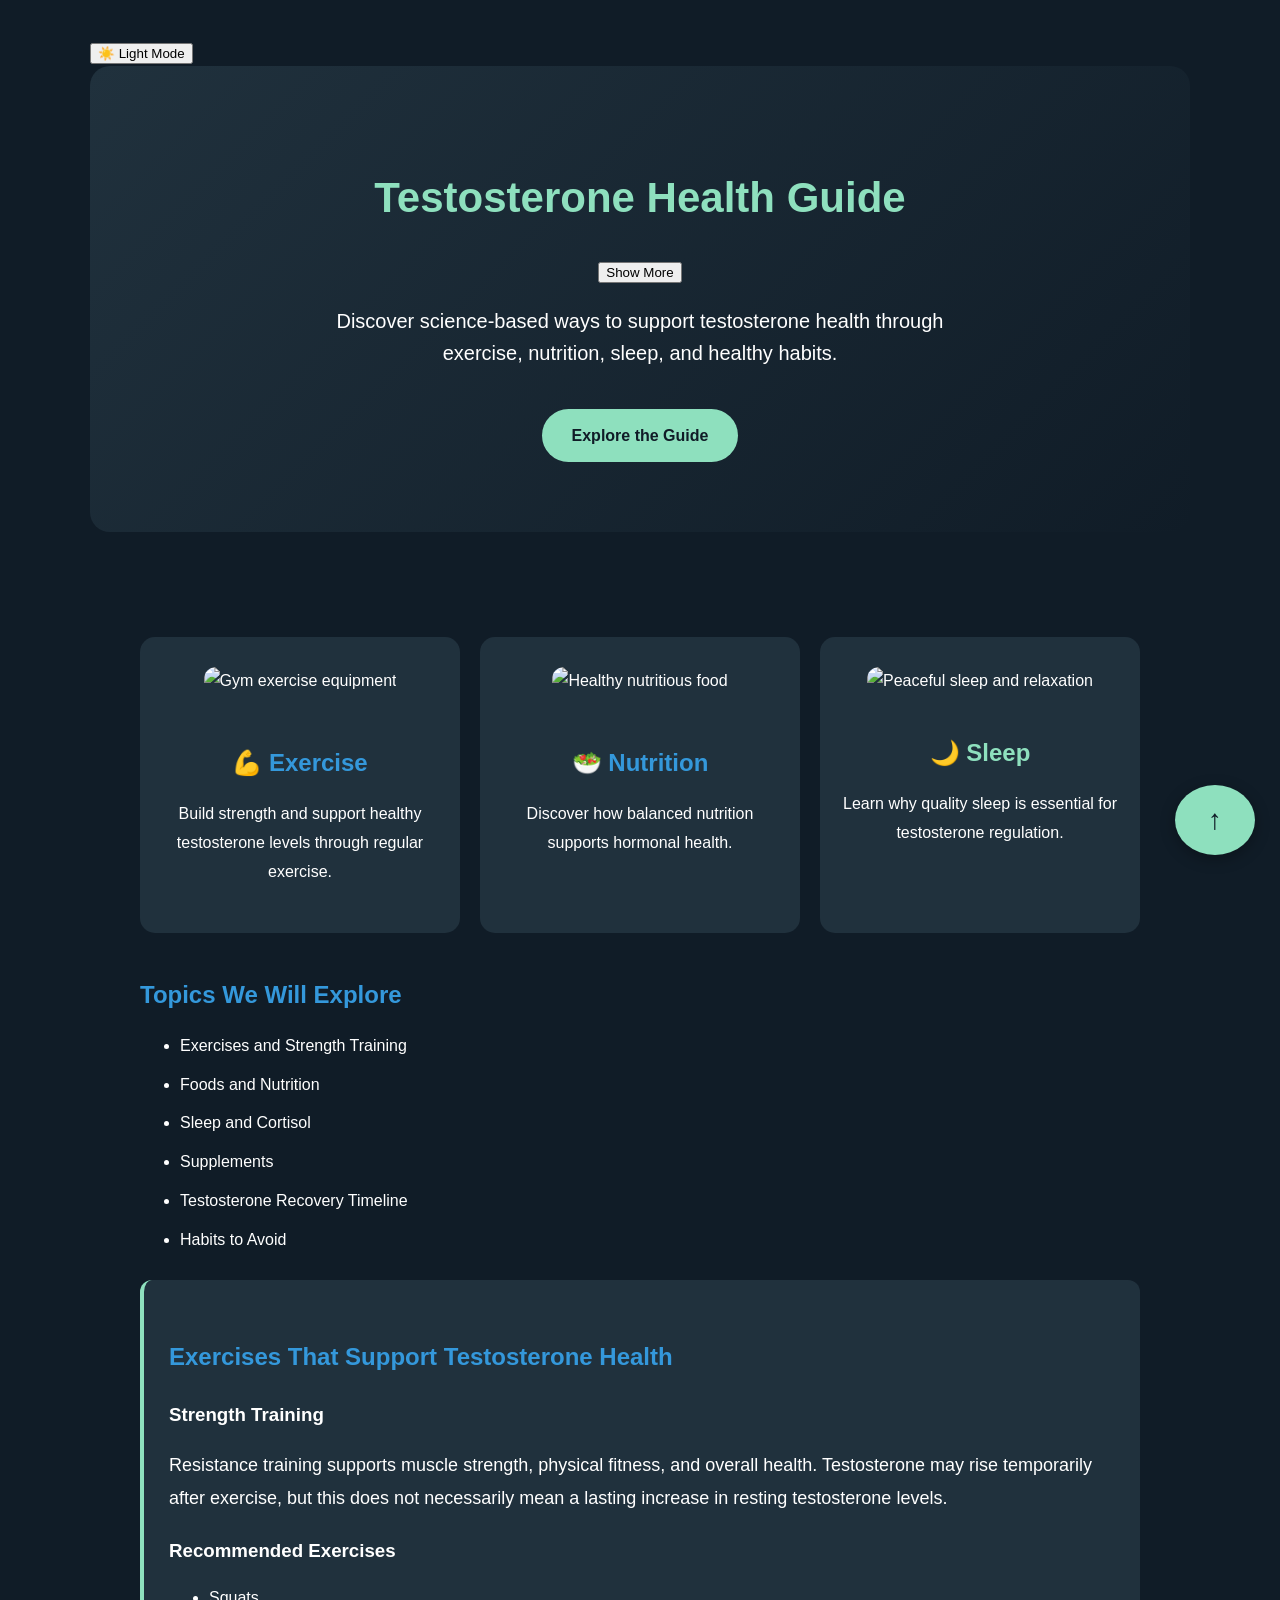
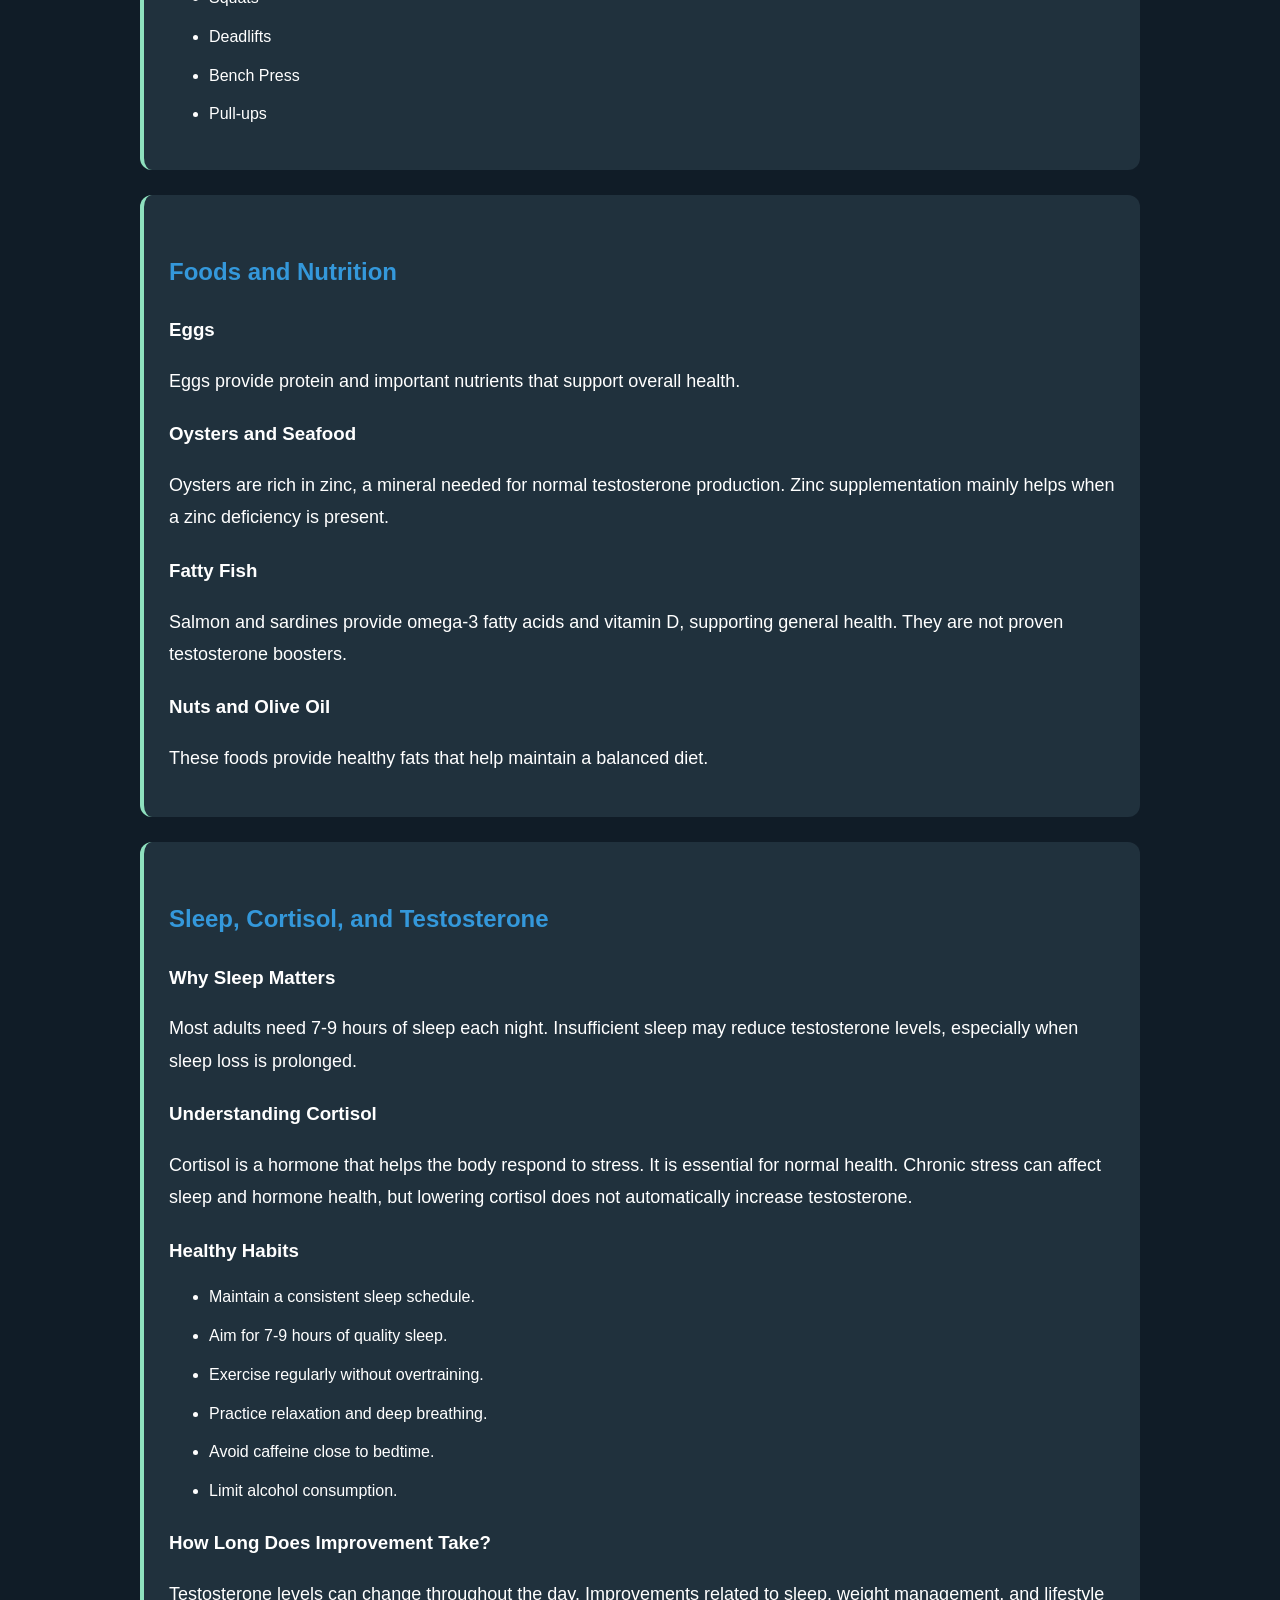
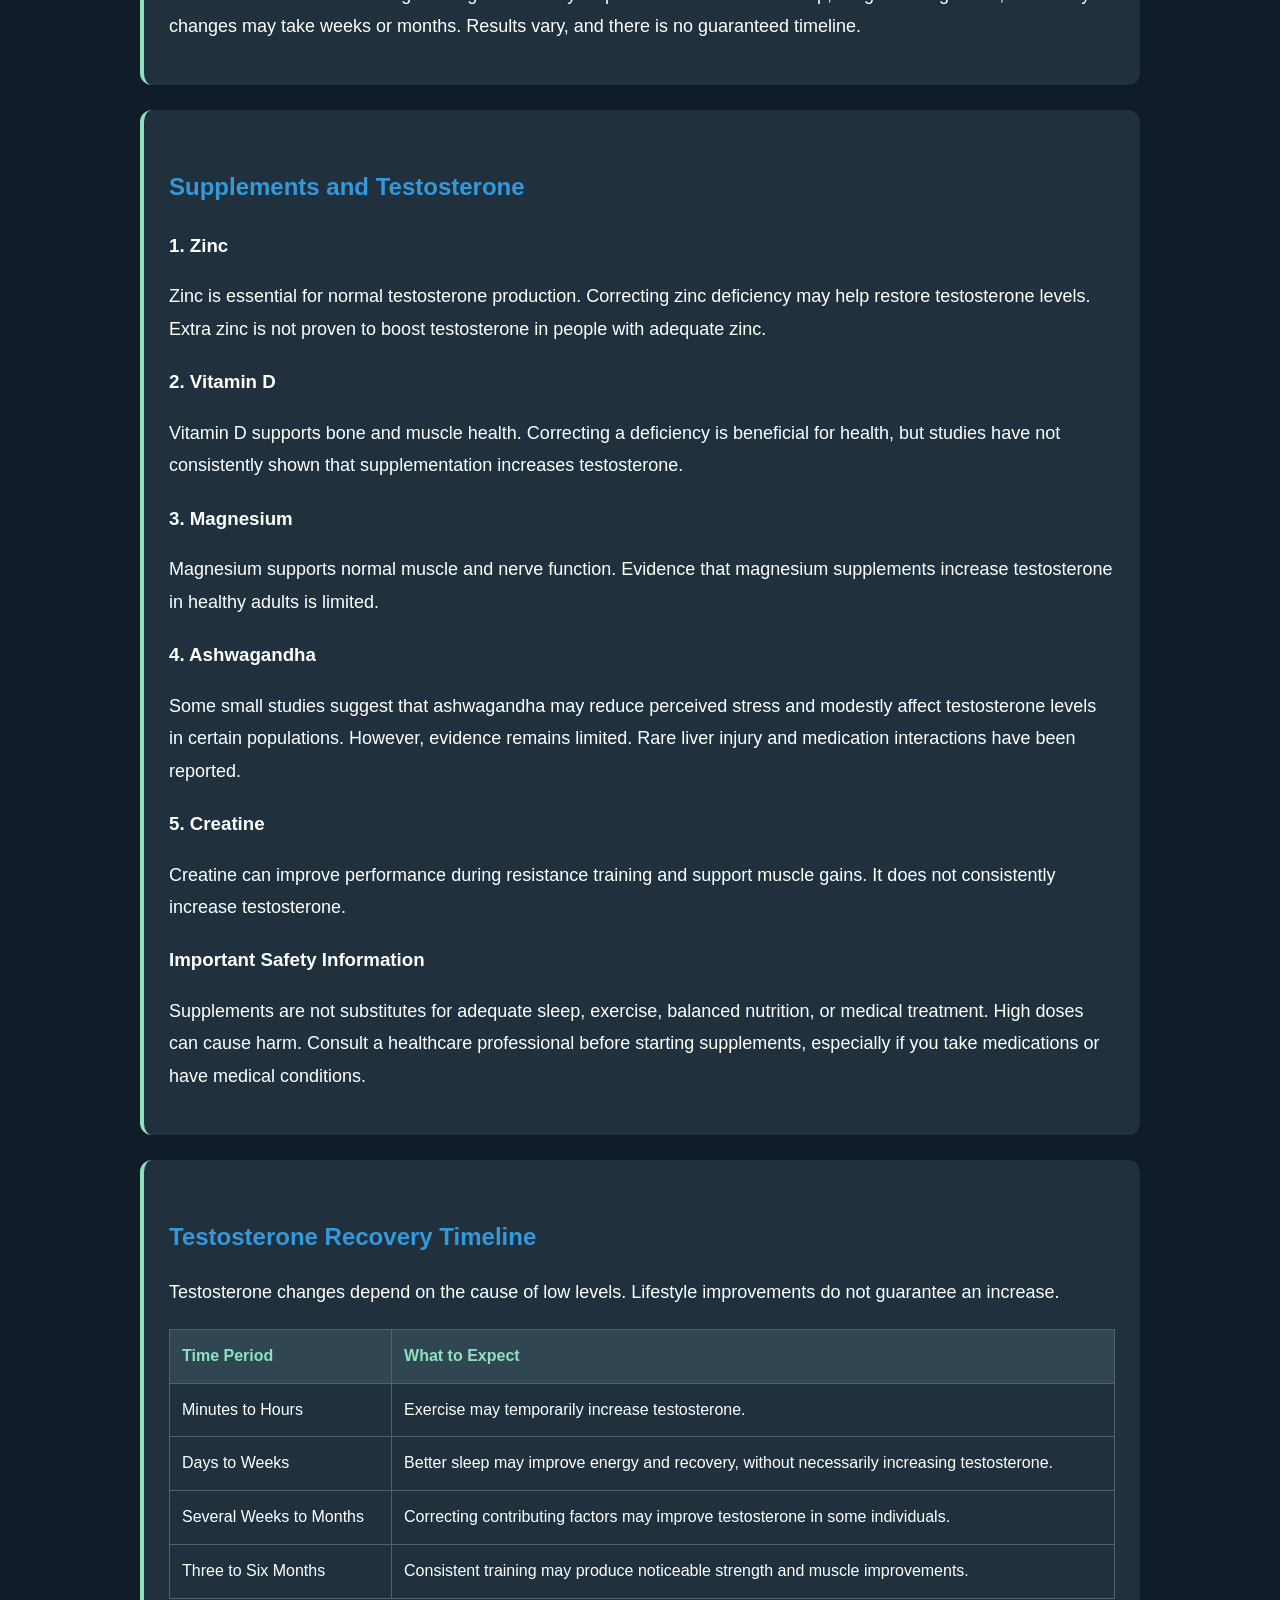
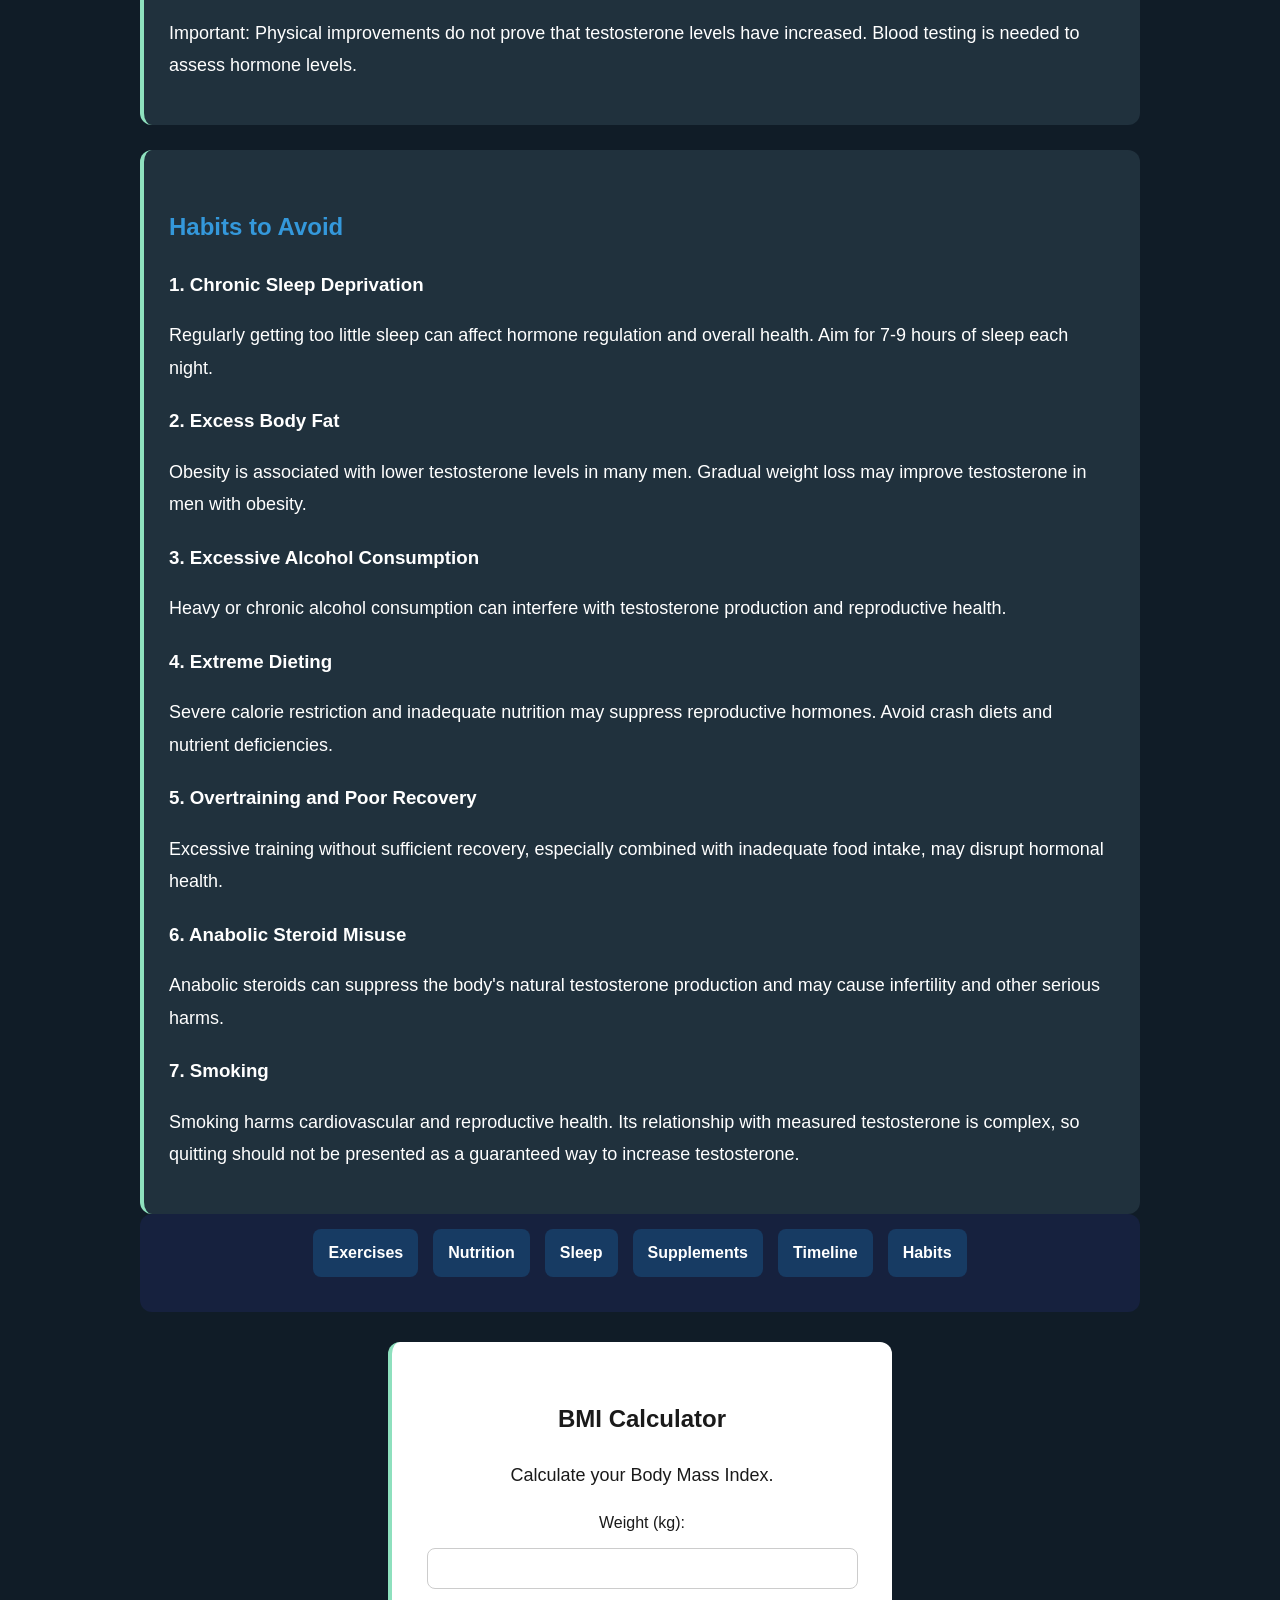
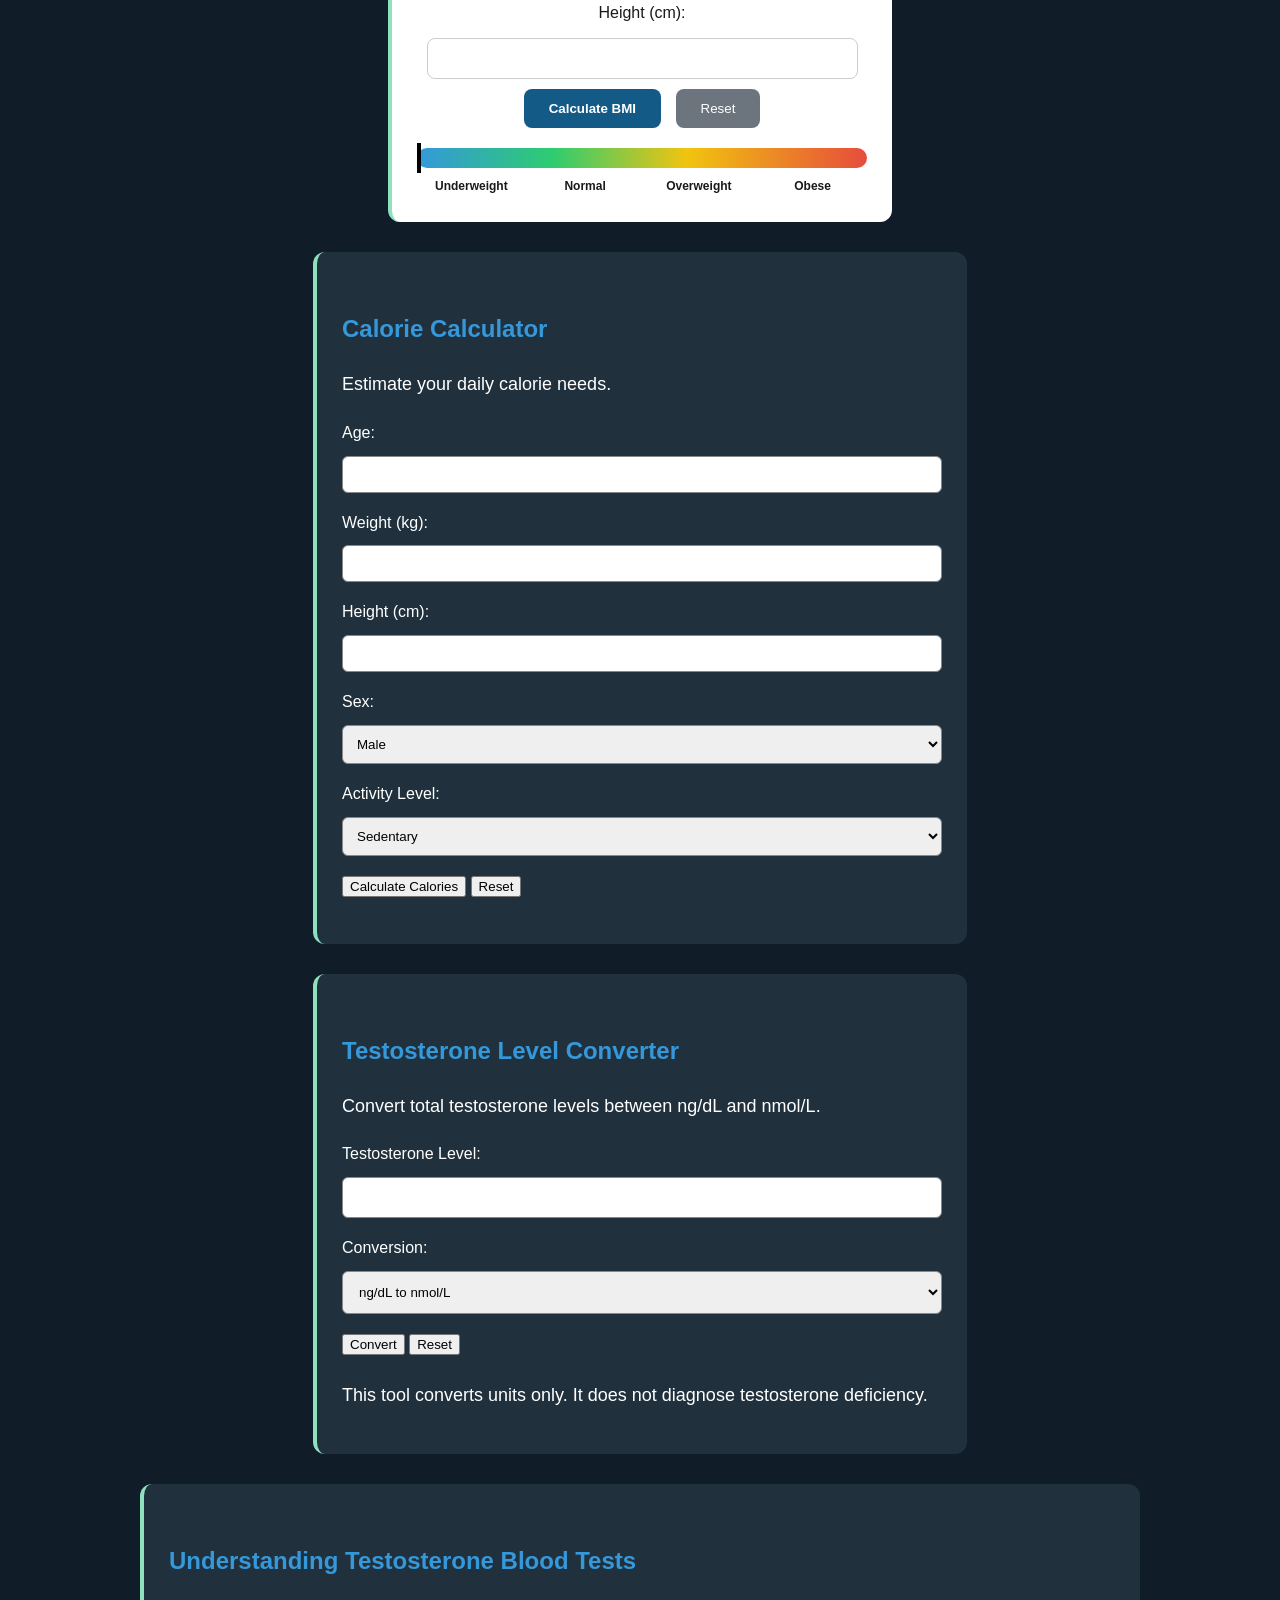
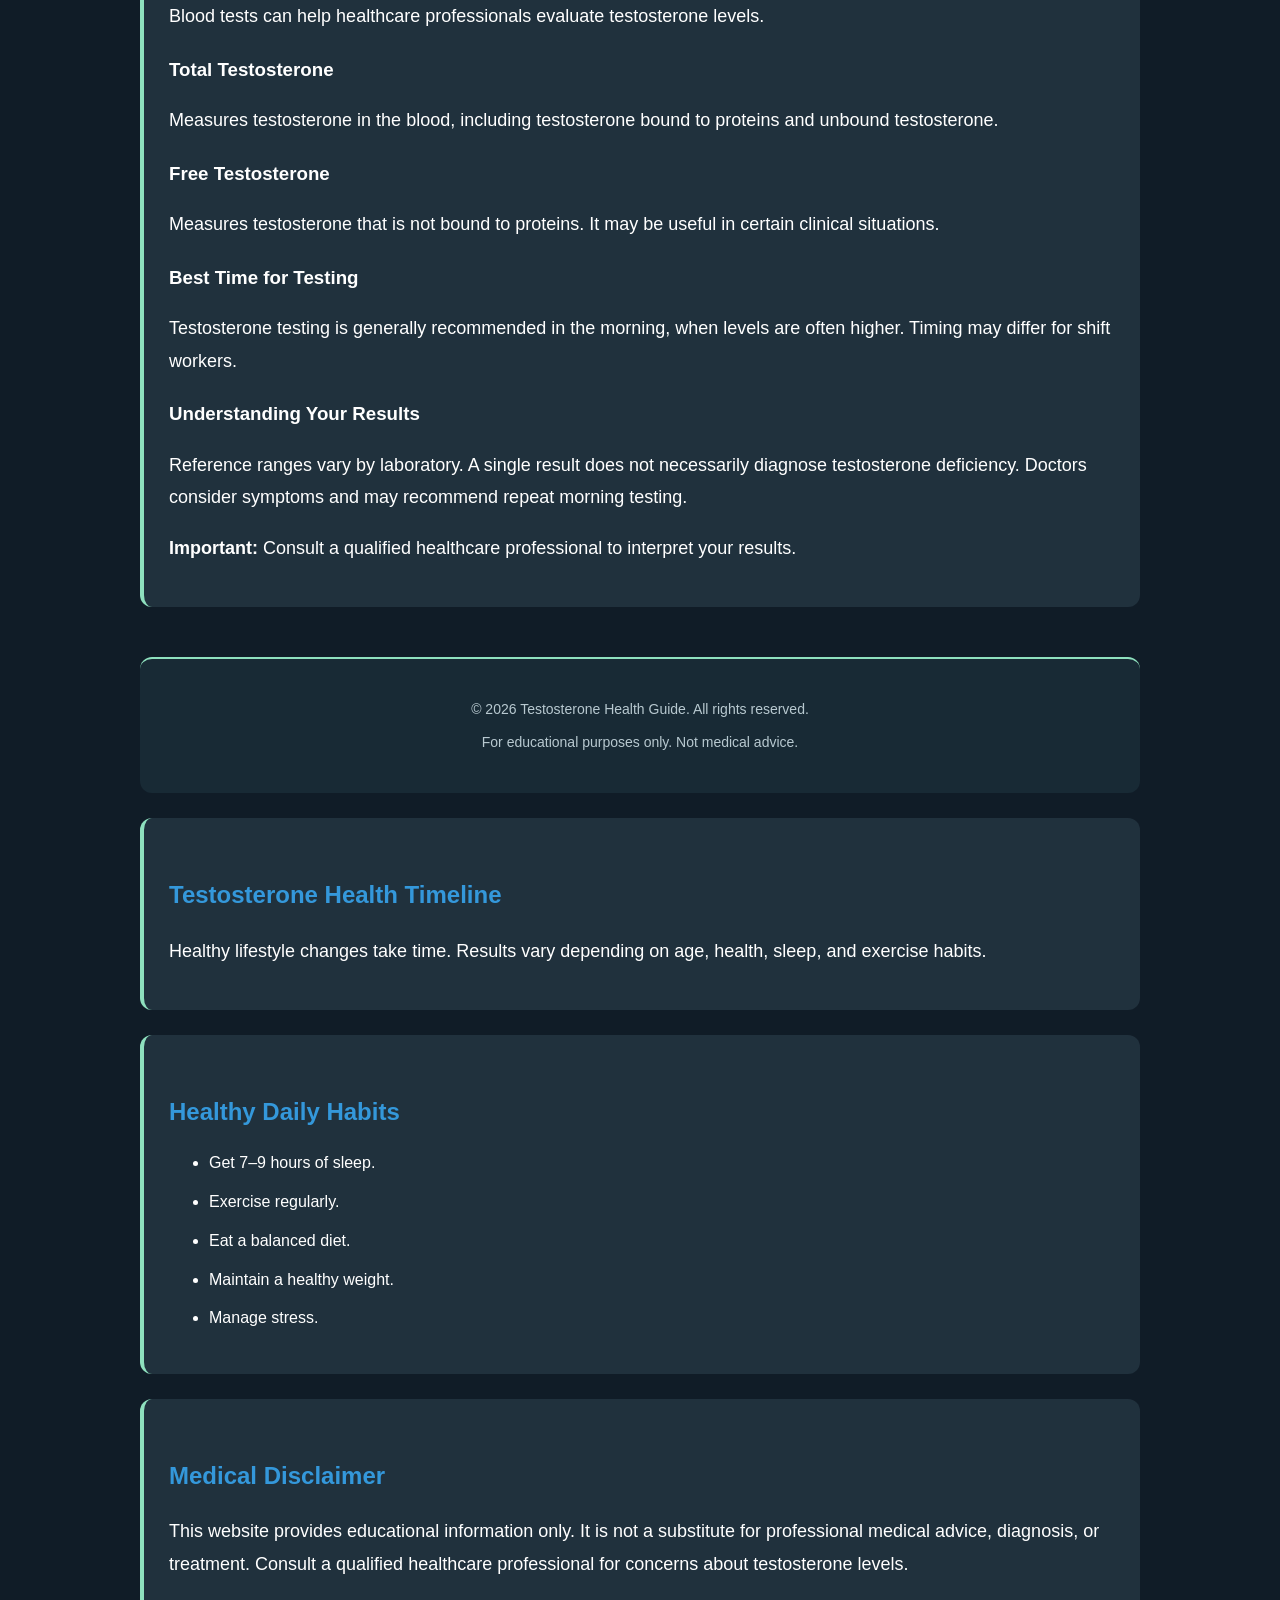
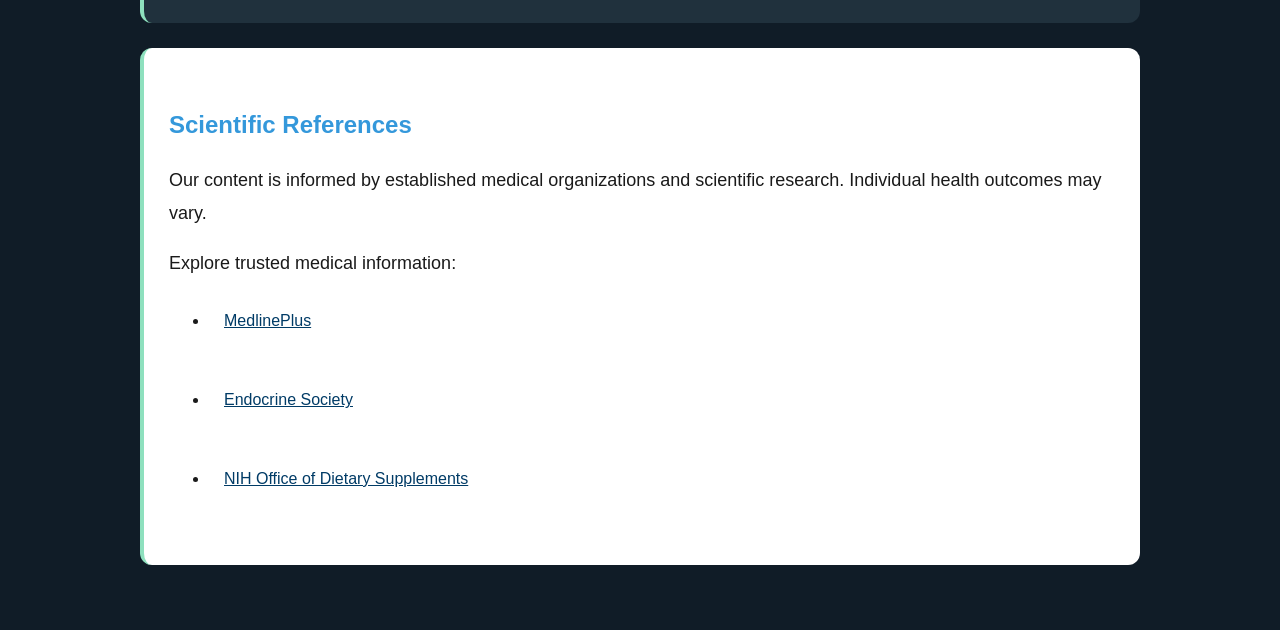
==== commit f4cd0925: "Update index.html" ====
--- a/index.html
+++ b/index.html
@@ -436,6 +436,47 @@
     testosterone deficiency.
   </p>
 </section>
+    <section id="testosterone-tests">
+  <h2>Understanding Testosterone Blood Tests</h2>
+
+  <p>
+    Blood tests can help healthcare professionals
+    evaluate testosterone levels.
+  </p>
+
+  <h3>Total Testosterone</h3>
+  <p>
+    Measures testosterone in the blood, including
+    testosterone bound to proteins and unbound testosterone.
+  </p>
+
+  <h3>Free Testosterone</h3>
+  <p>
+    Measures testosterone that is not bound to proteins.
+    It may be useful in certain clinical situations.
+  </p>
+
+  <h3>Best Time for Testing</h3>
+  <p>
+    Testosterone testing is generally recommended
+    in the morning, when levels are often higher.
+    Timing may differ for shift workers.
+  </p>
+
+  <h3>Understanding Your Results</h3>
+  <p>
+    Reference ranges vary by laboratory.
+    A single result does not necessarily diagnose
+    testosterone deficiency. Doctors consider symptoms
+    and may recommend repeat morning testing.
+  </p>
+
+  <p>
+    <strong>Important:</strong>
+    Consult a qualified healthcare professional
+    to interpret your results.
+  </p>
+</section>
     <footer class="footer">
     <p>© 2026 Testosterone Health Guide. All rights reserved.</p>
     <p>For educational purposes only. Not medical advice.</p>
--- a/style.css
+++ b/style.css
@@ -494,3 +494,27 @@
   margin-top: 15px;
   font-weight: bold;
 }
+/* Testosterone Converter */
+#testosterone-converter {
+  max-width: 600px;
+  margin: 30px auto;
+  padding: 25px;
+  border-radius: 12px;
+}
+
+#testosterone-converter input,
+#testosterone-converter select {
+  display: block;
+  width: 100%;
+  box-sizing: border-box;
+  padding: 12px;
+  margin: 8px 0 16px;
+  border: 1px solid #888;
+  border-radius: 6px;
+}
+
+#testosterone-result {
+  margin-top: 15px;
+  font-size: 20px;
+  font-weight: bold;
+}
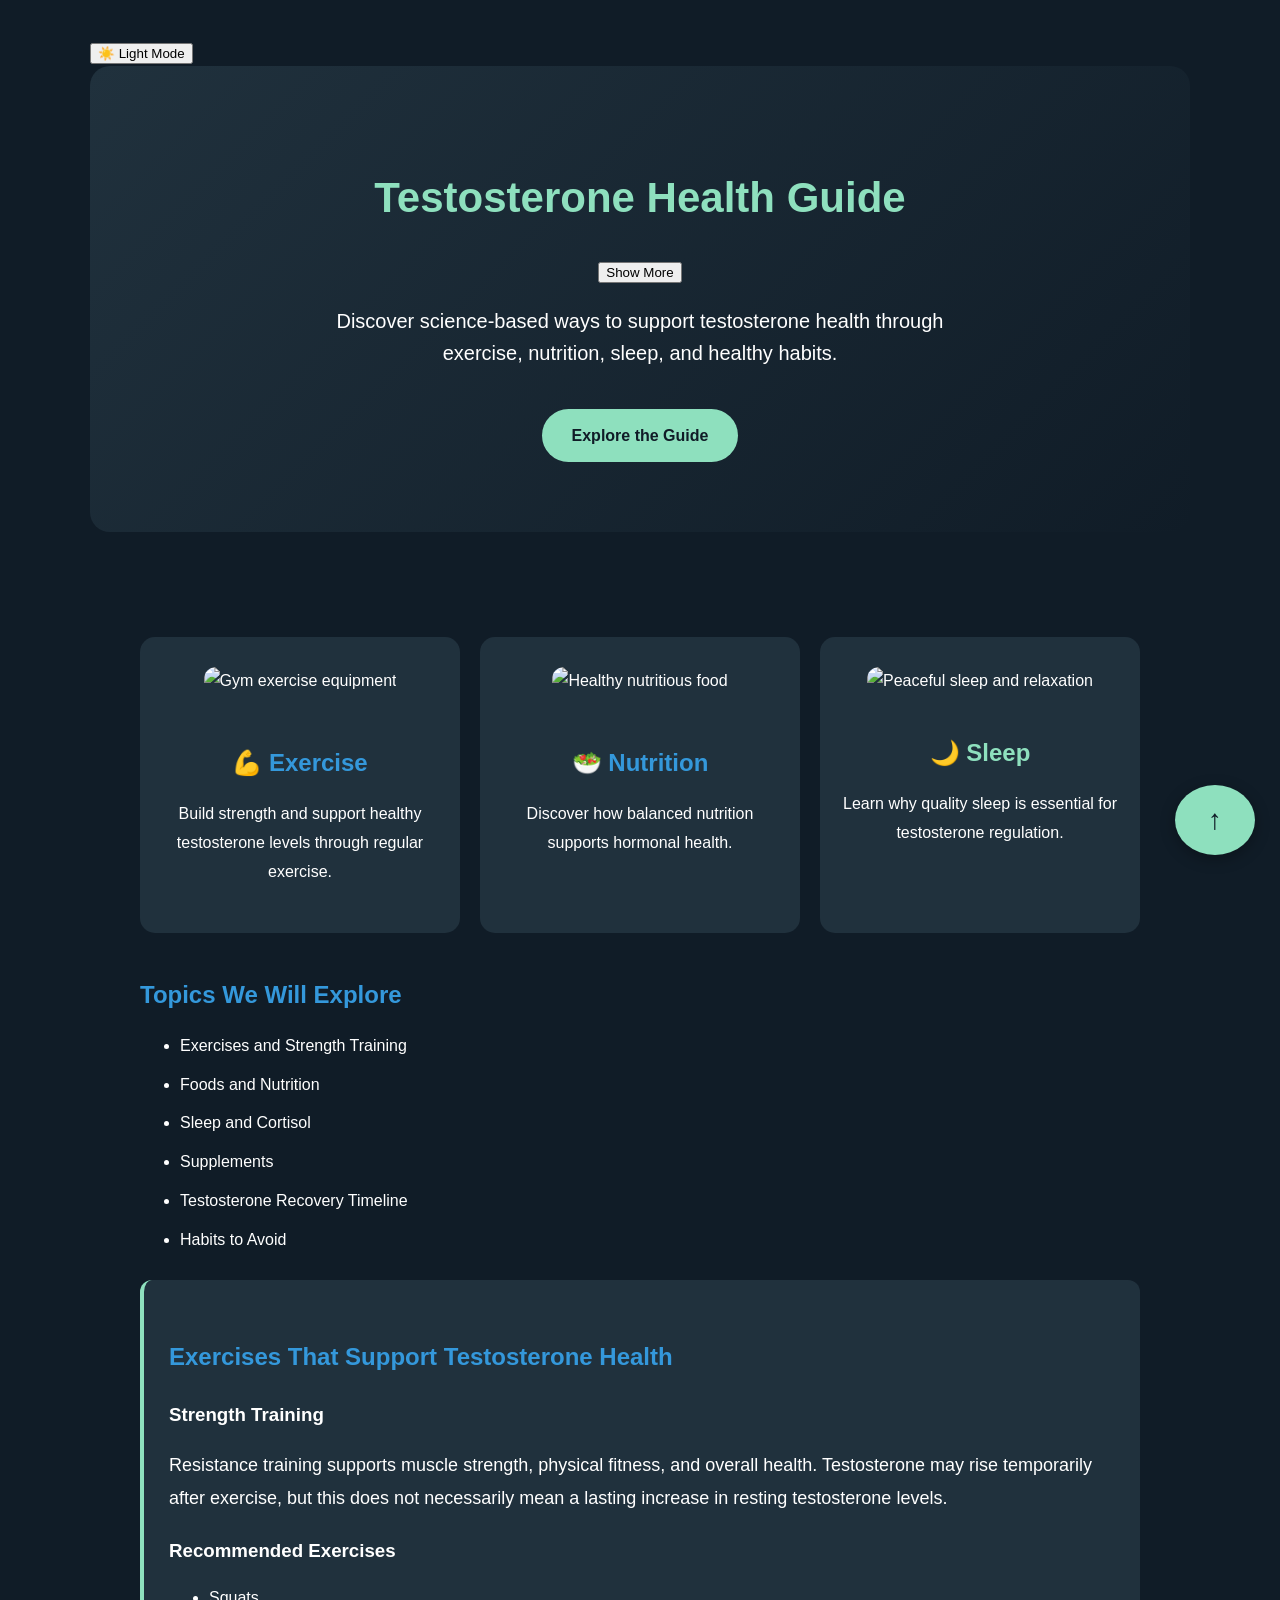
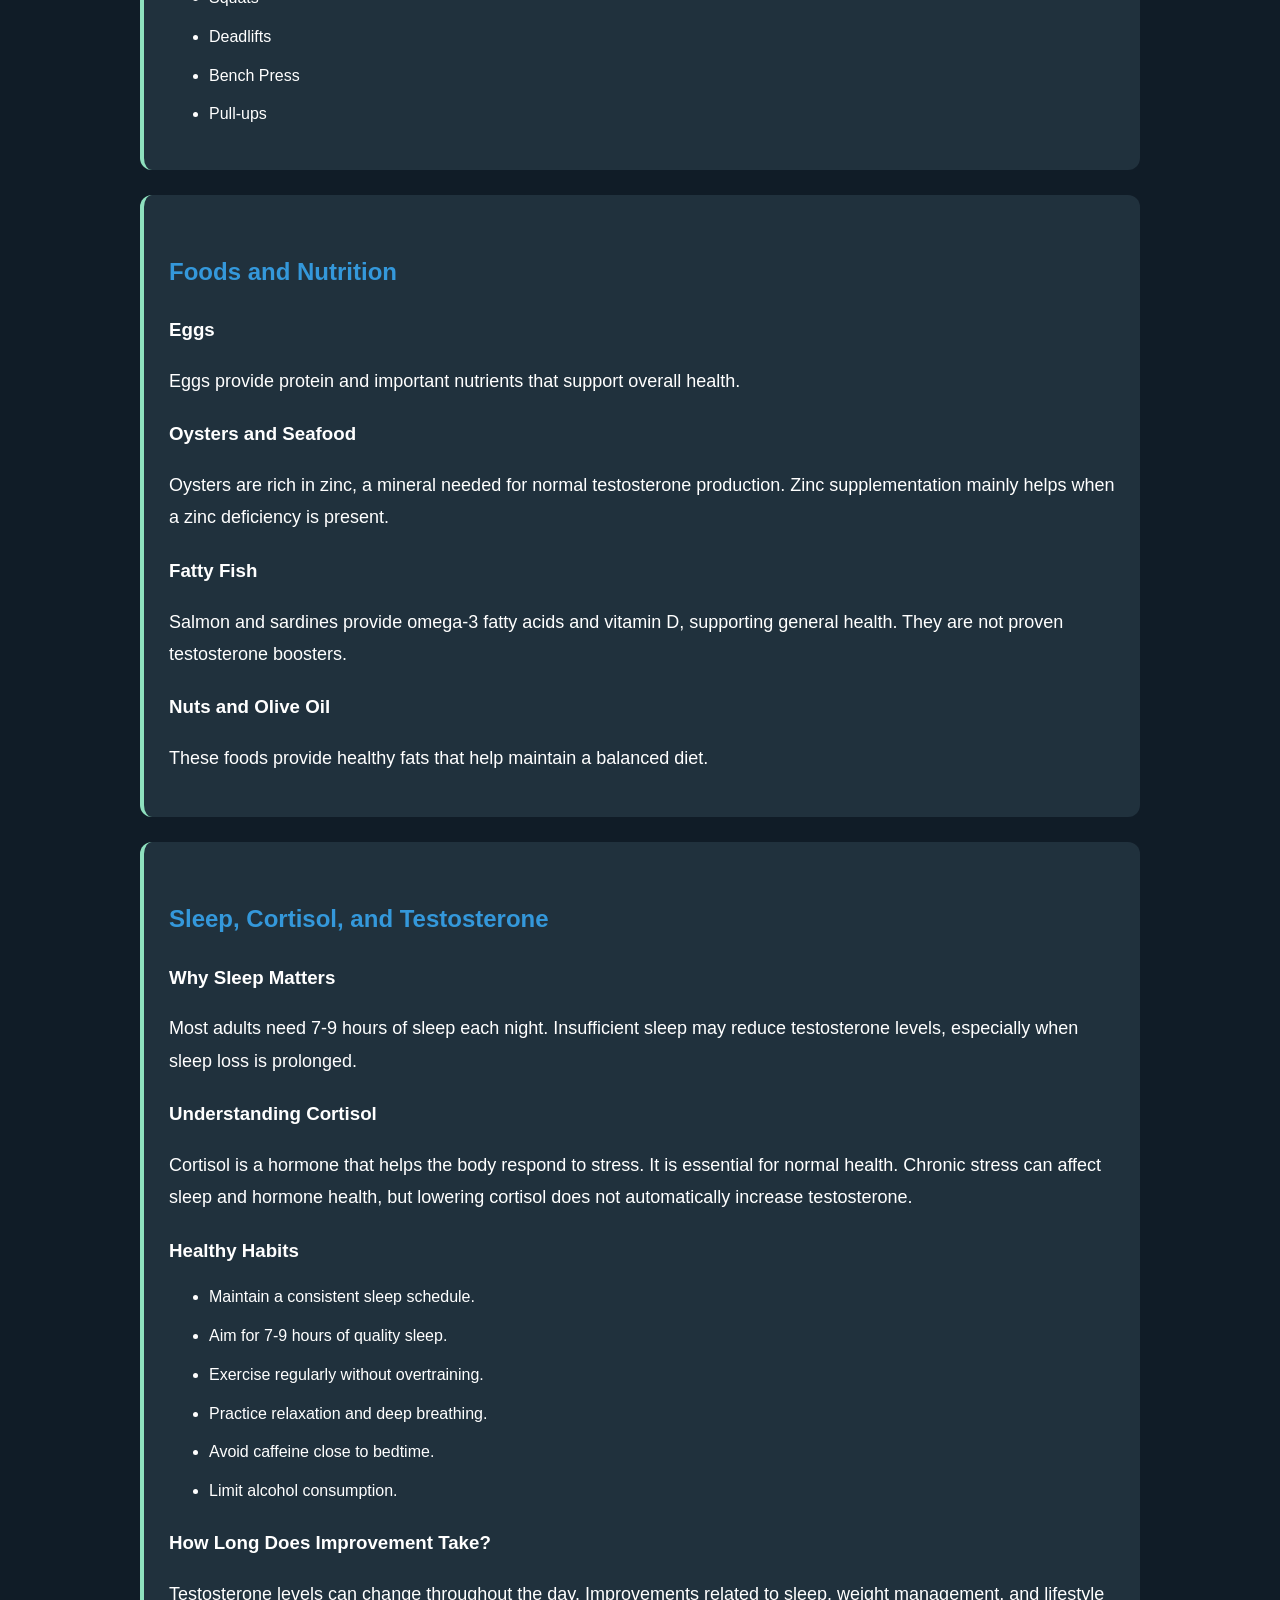
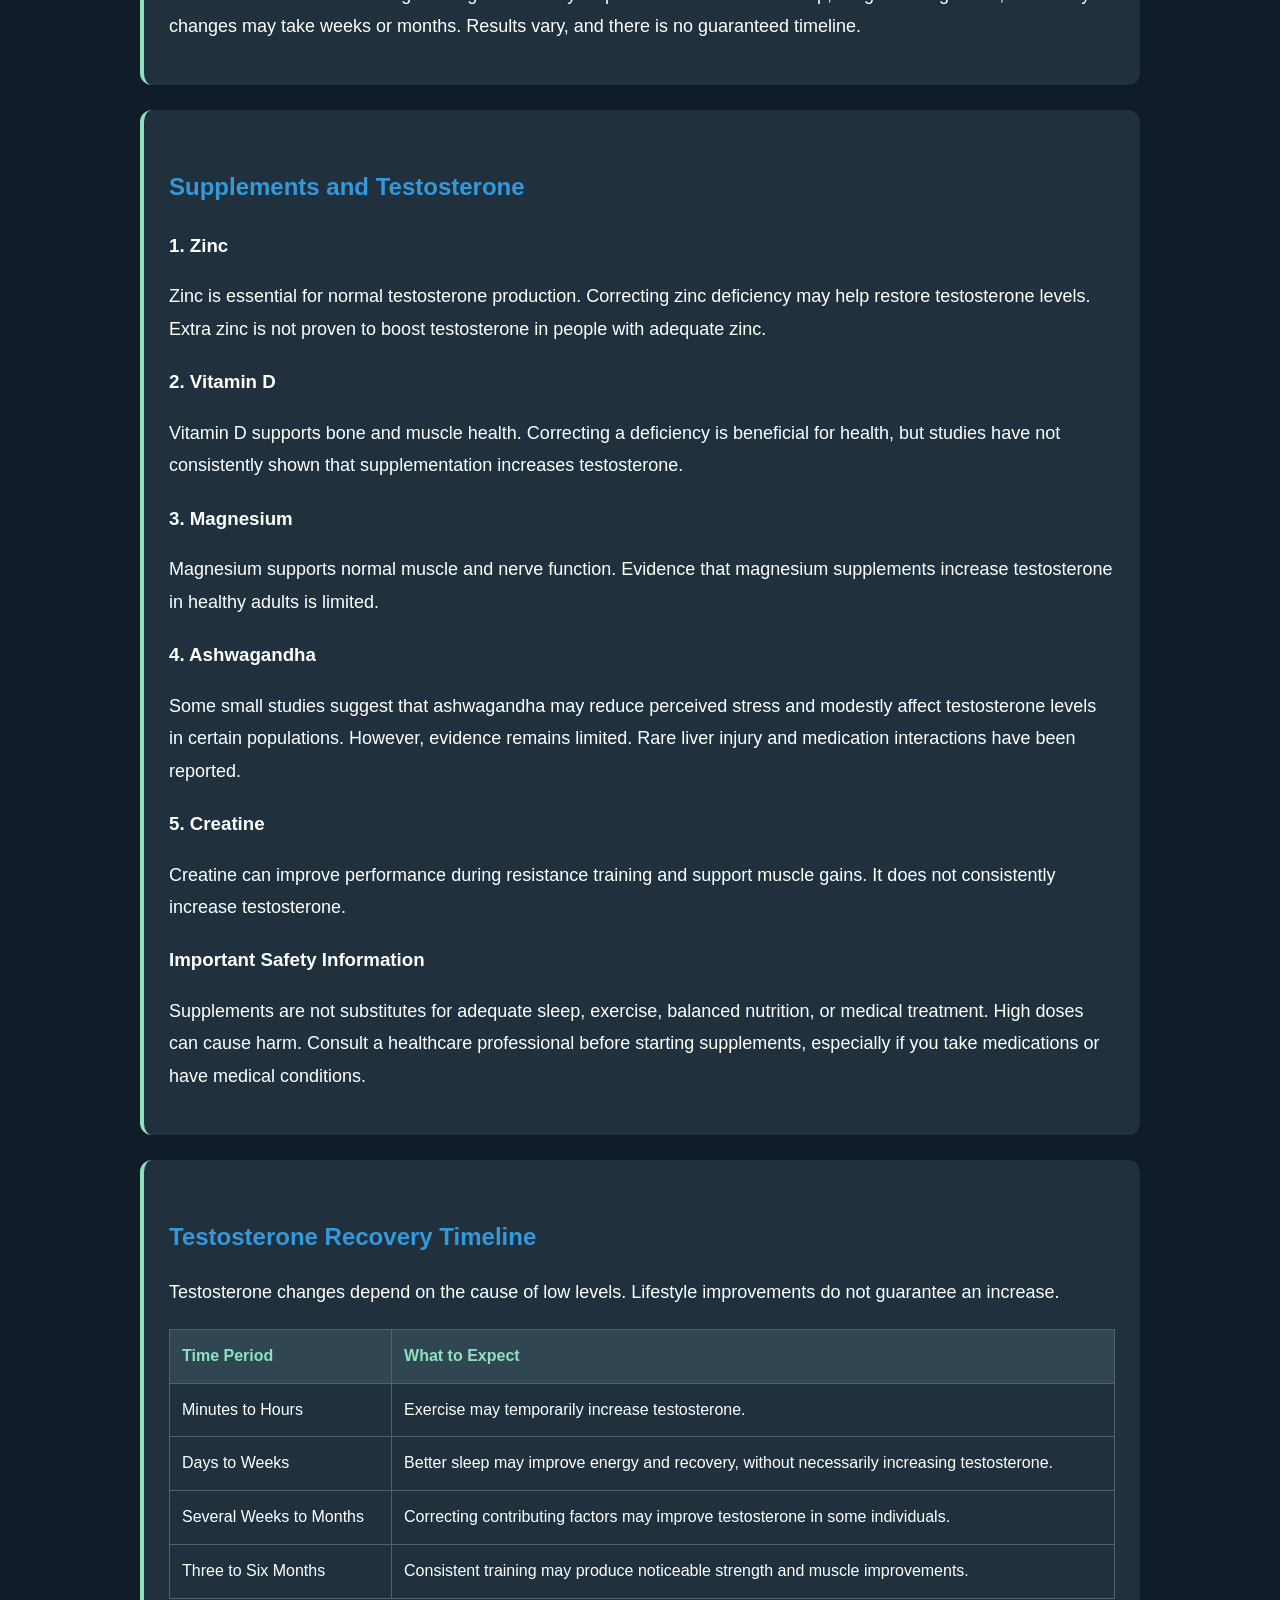
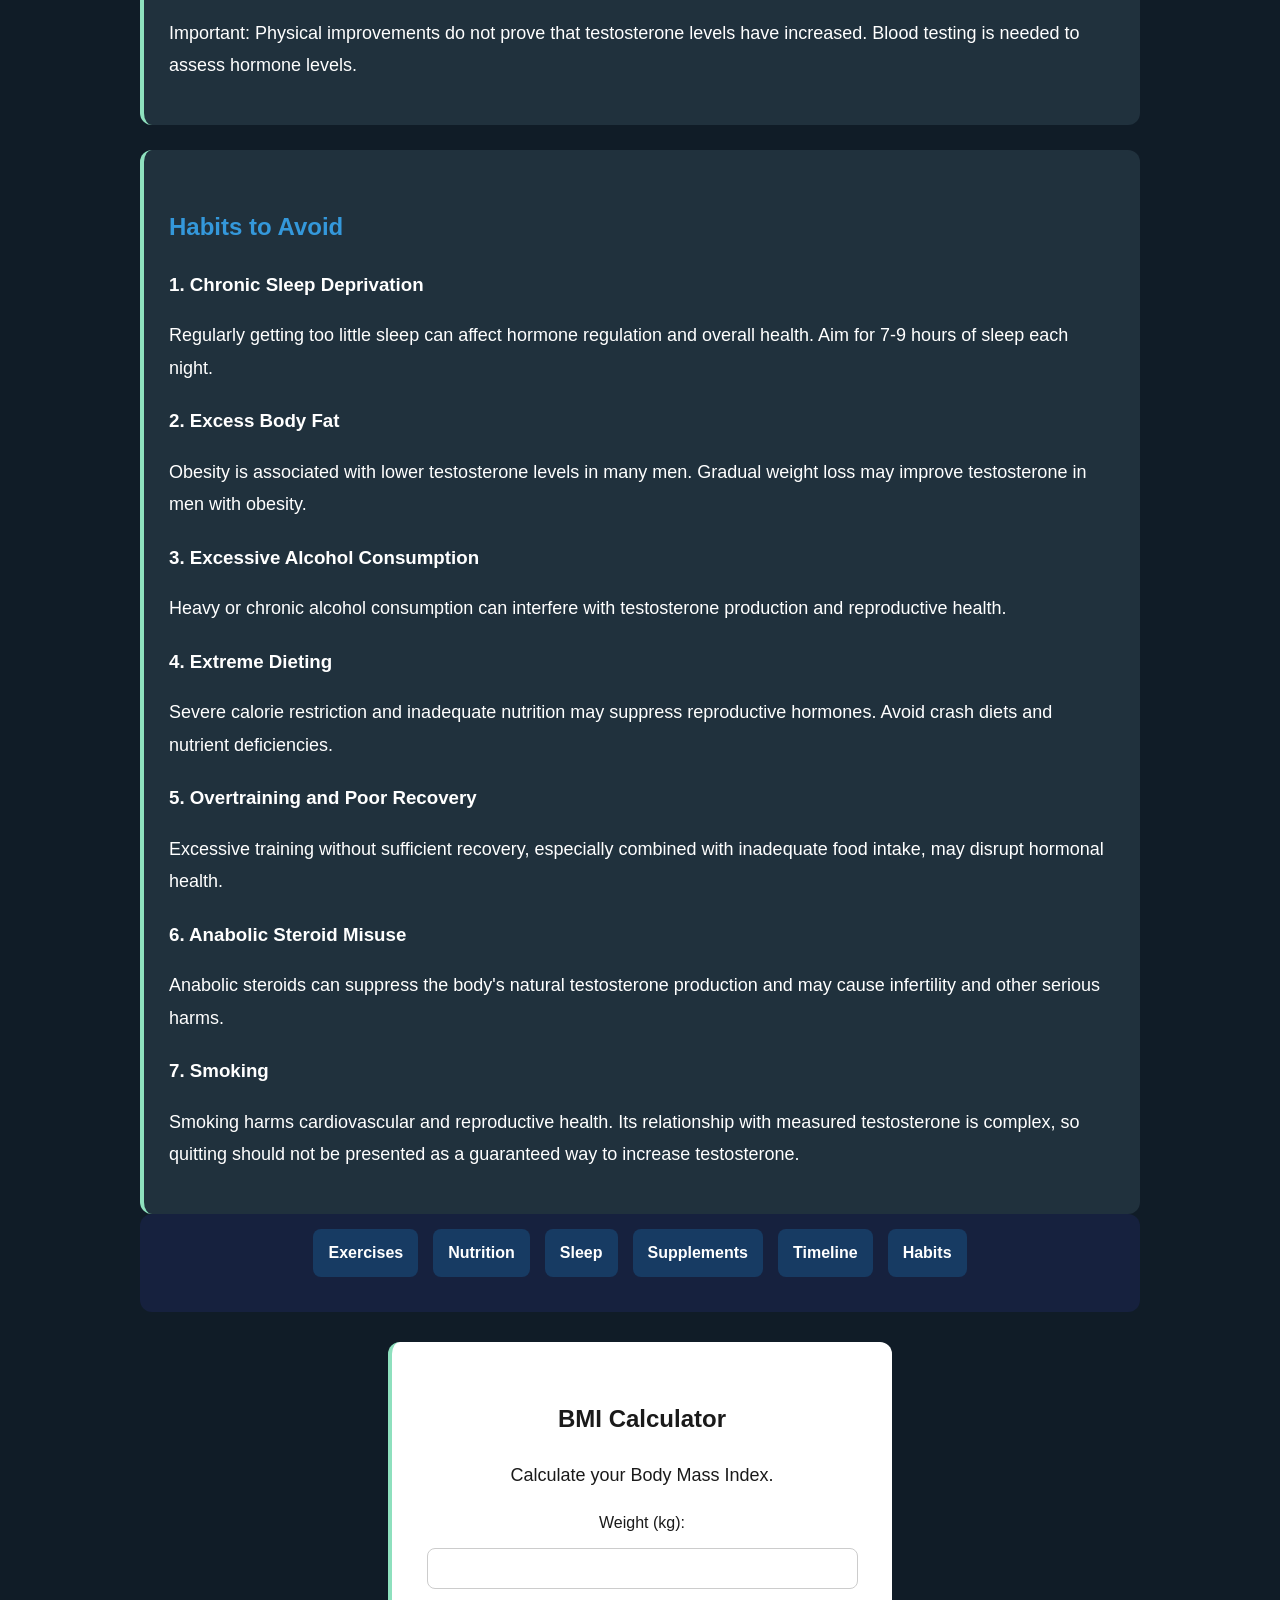
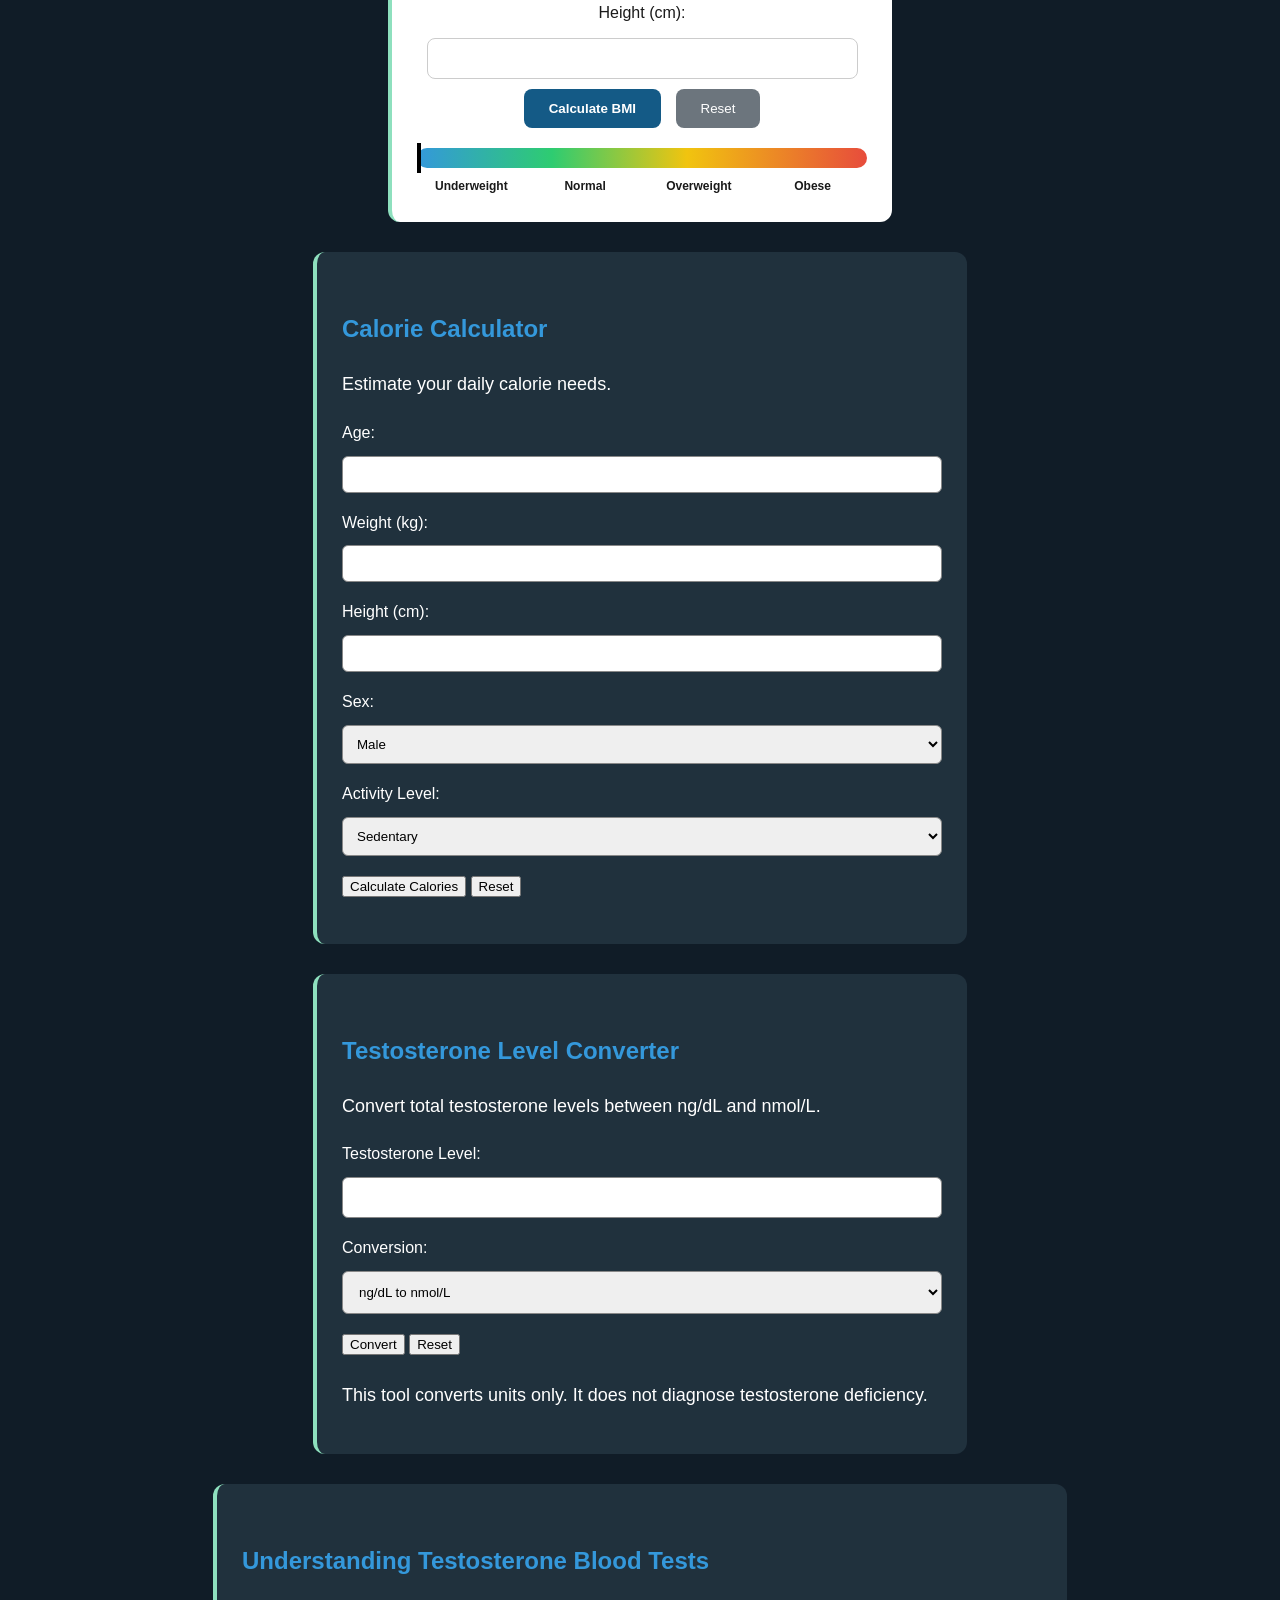
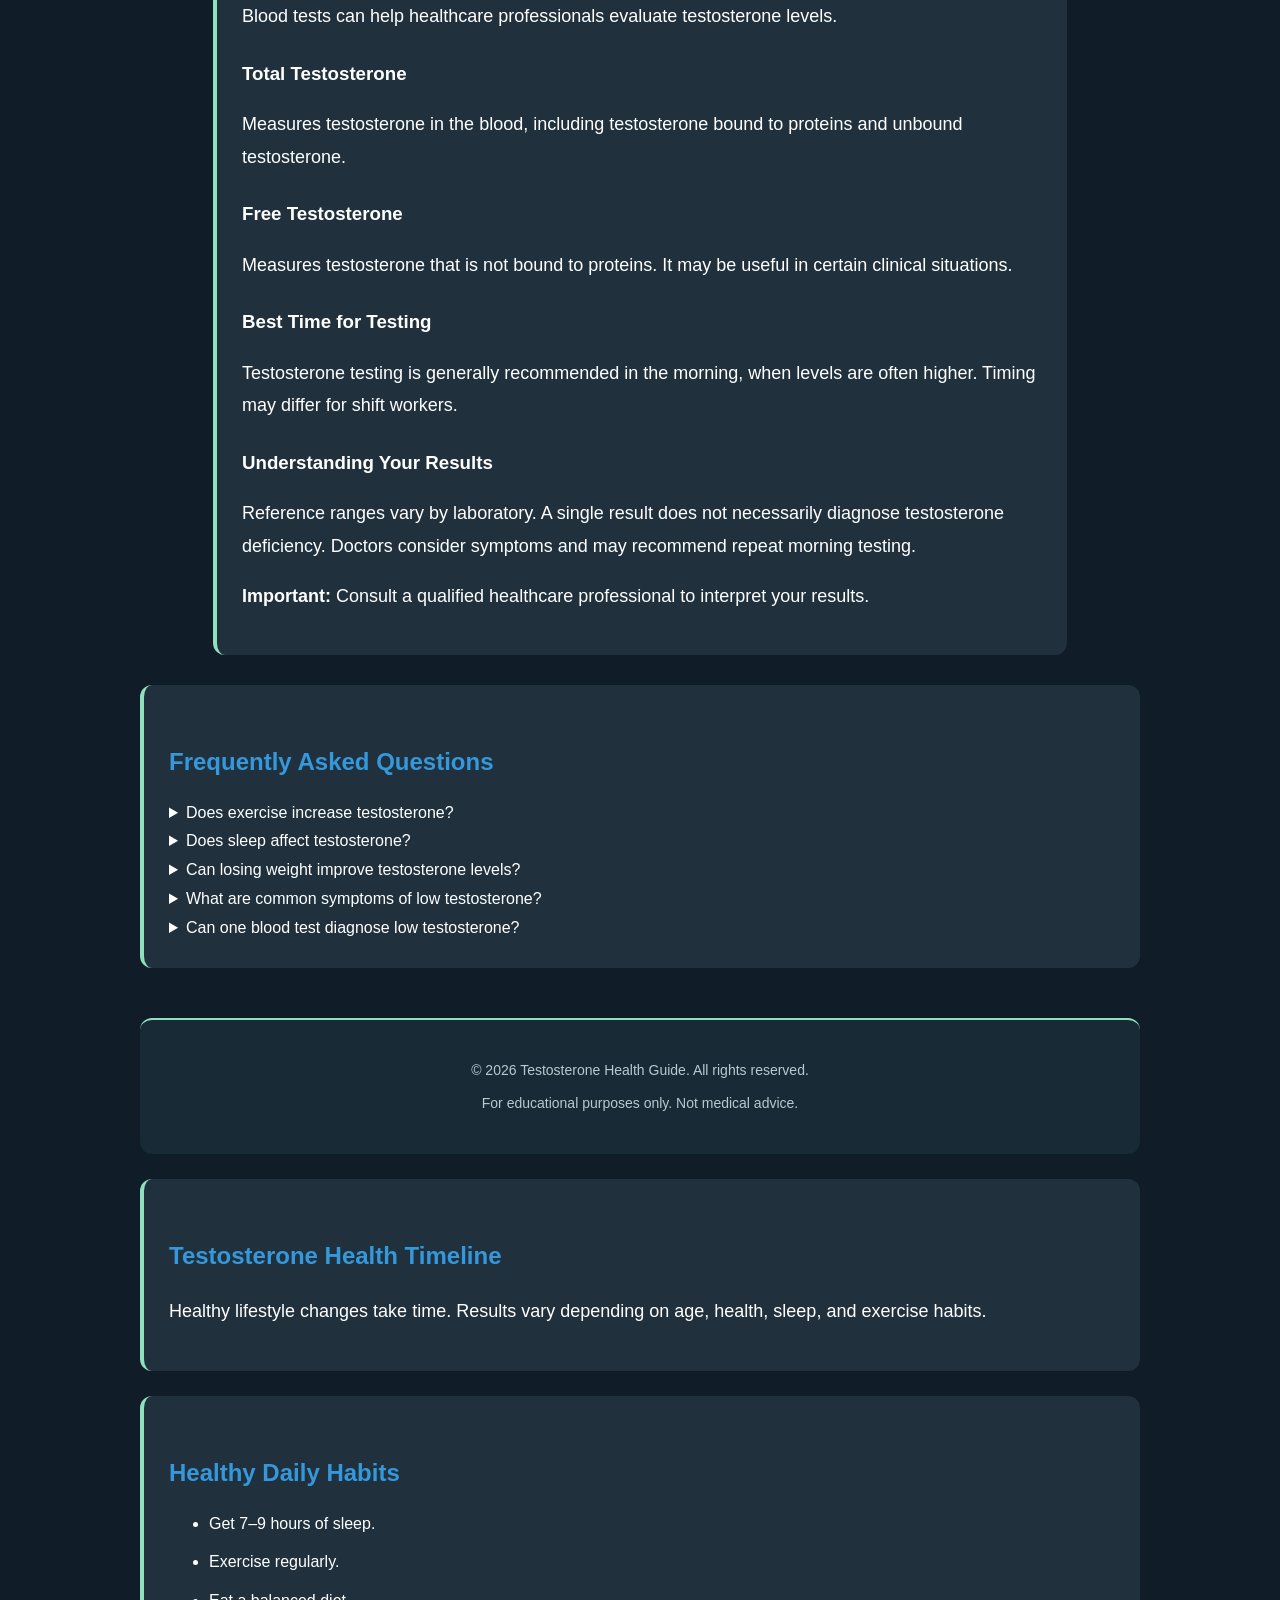
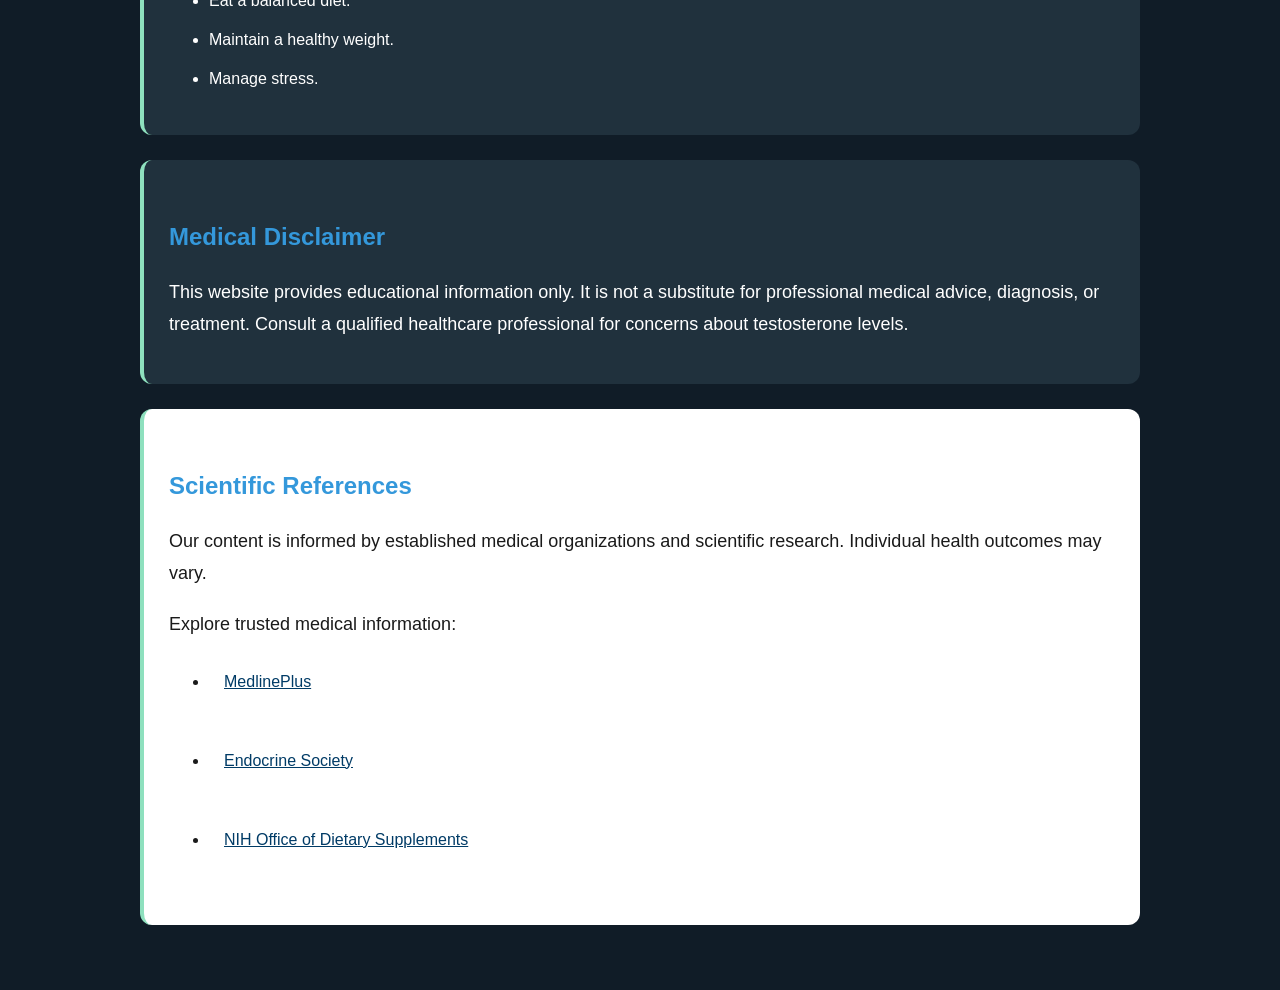
==== commit 364b9a0e: "Update index.html" ====
--- a/index.html
+++ b/index.html
@@ -477,6 +477,52 @@
     to interpret your results.
   </p>
 </section>
+    <section id="faq">
+  <h2>Frequently Asked Questions</h2>
+
+  <details>
+    <summary>Does exercise increase testosterone?</summary>
+    <p>
+      Regular exercise supports overall health.
+      Resistance training may temporarily increase
+      testosterone, but long-term effects vary.
+    </p>
+  </details>
+
+  <details>
+    <summary>Does sleep affect testosterone?</summary>
+    <p>
+      Sleep plays an important role in hormonal health.
+      Poor or insufficient sleep may affect testosterone levels.
+    </p>
+  </details>
+
+  <details>
+    <summary>Can losing weight improve testosterone levels?</summary>
+    <p>
+      Weight loss may improve testosterone levels
+      in some men with obesity.
+    </p>
+  </details>
+
+  <details>
+    <summary>What are common symptoms of low testosterone?</summary>
+    <p>
+      Symptoms may include reduced sexual desire,
+      fatigue, and decreased muscle mass.
+      These symptoms can also have other causes.
+    </p>
+  </details>
+
+  <details>
+    <summary>Can one blood test diagnose low testosterone?</summary>
+    <p>
+      Diagnosis generally requires compatible symptoms
+      and consistently low testosterone levels,
+      usually confirmed with repeat morning testing.
+    </p>
+  </details>
+</section>
     <footer class="footer">
     <p>© 2026 Testosterone Health Guide. All rights reserved.</p>
     <p>For educational purposes only. Not medical advice.</p>
--- a/style.css
+++ b/style.css
@@ -518,3 +518,18 @@
   font-size: 20px;
   font-weight: bold;
 }
+/* Testosterone Blood Tests */
+#testosterone-tests {
+  max-width: 800px;
+  margin: 30px auto;
+  padding: 25px;
+  border-radius: 12px;
+}
+
+#testosterone-tests h3 {
+  margin-top: 24px;
+}
+
+#testosterone-tests p {
+  line-height: 1.8;
+}
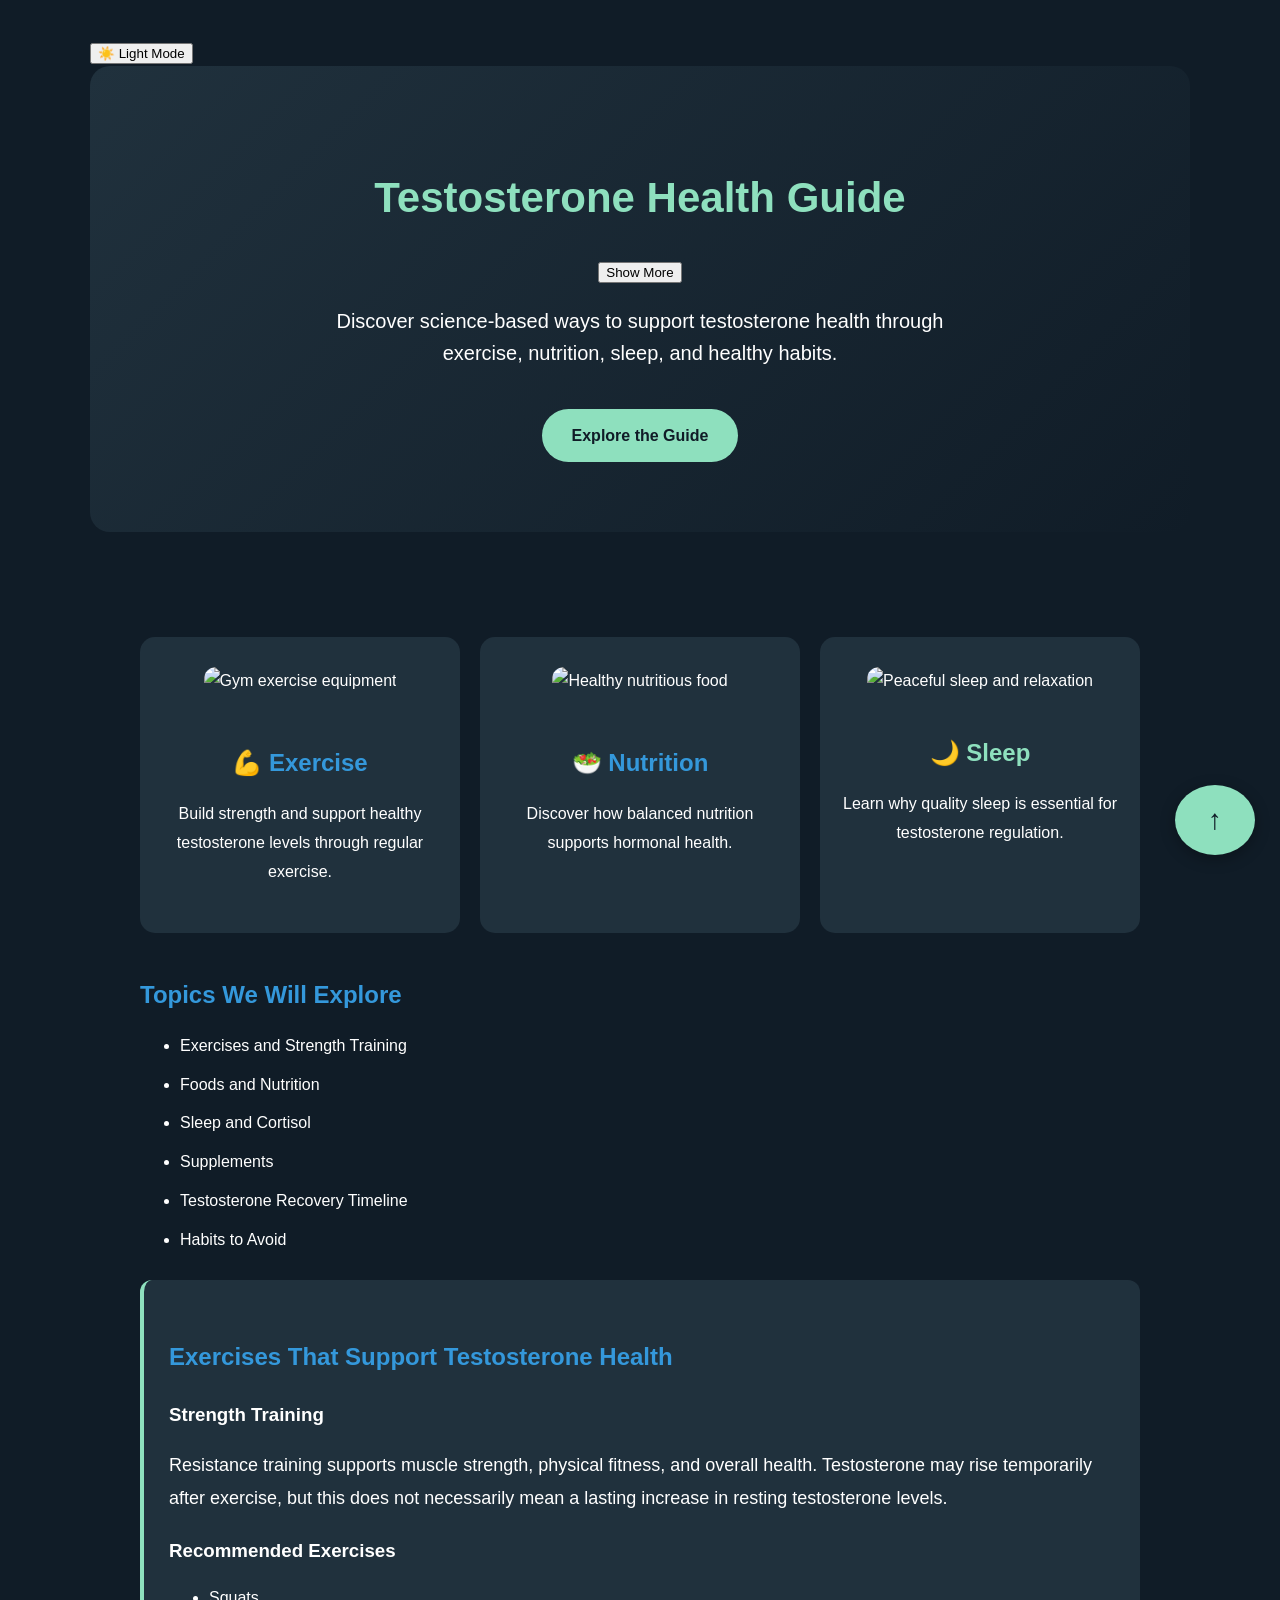
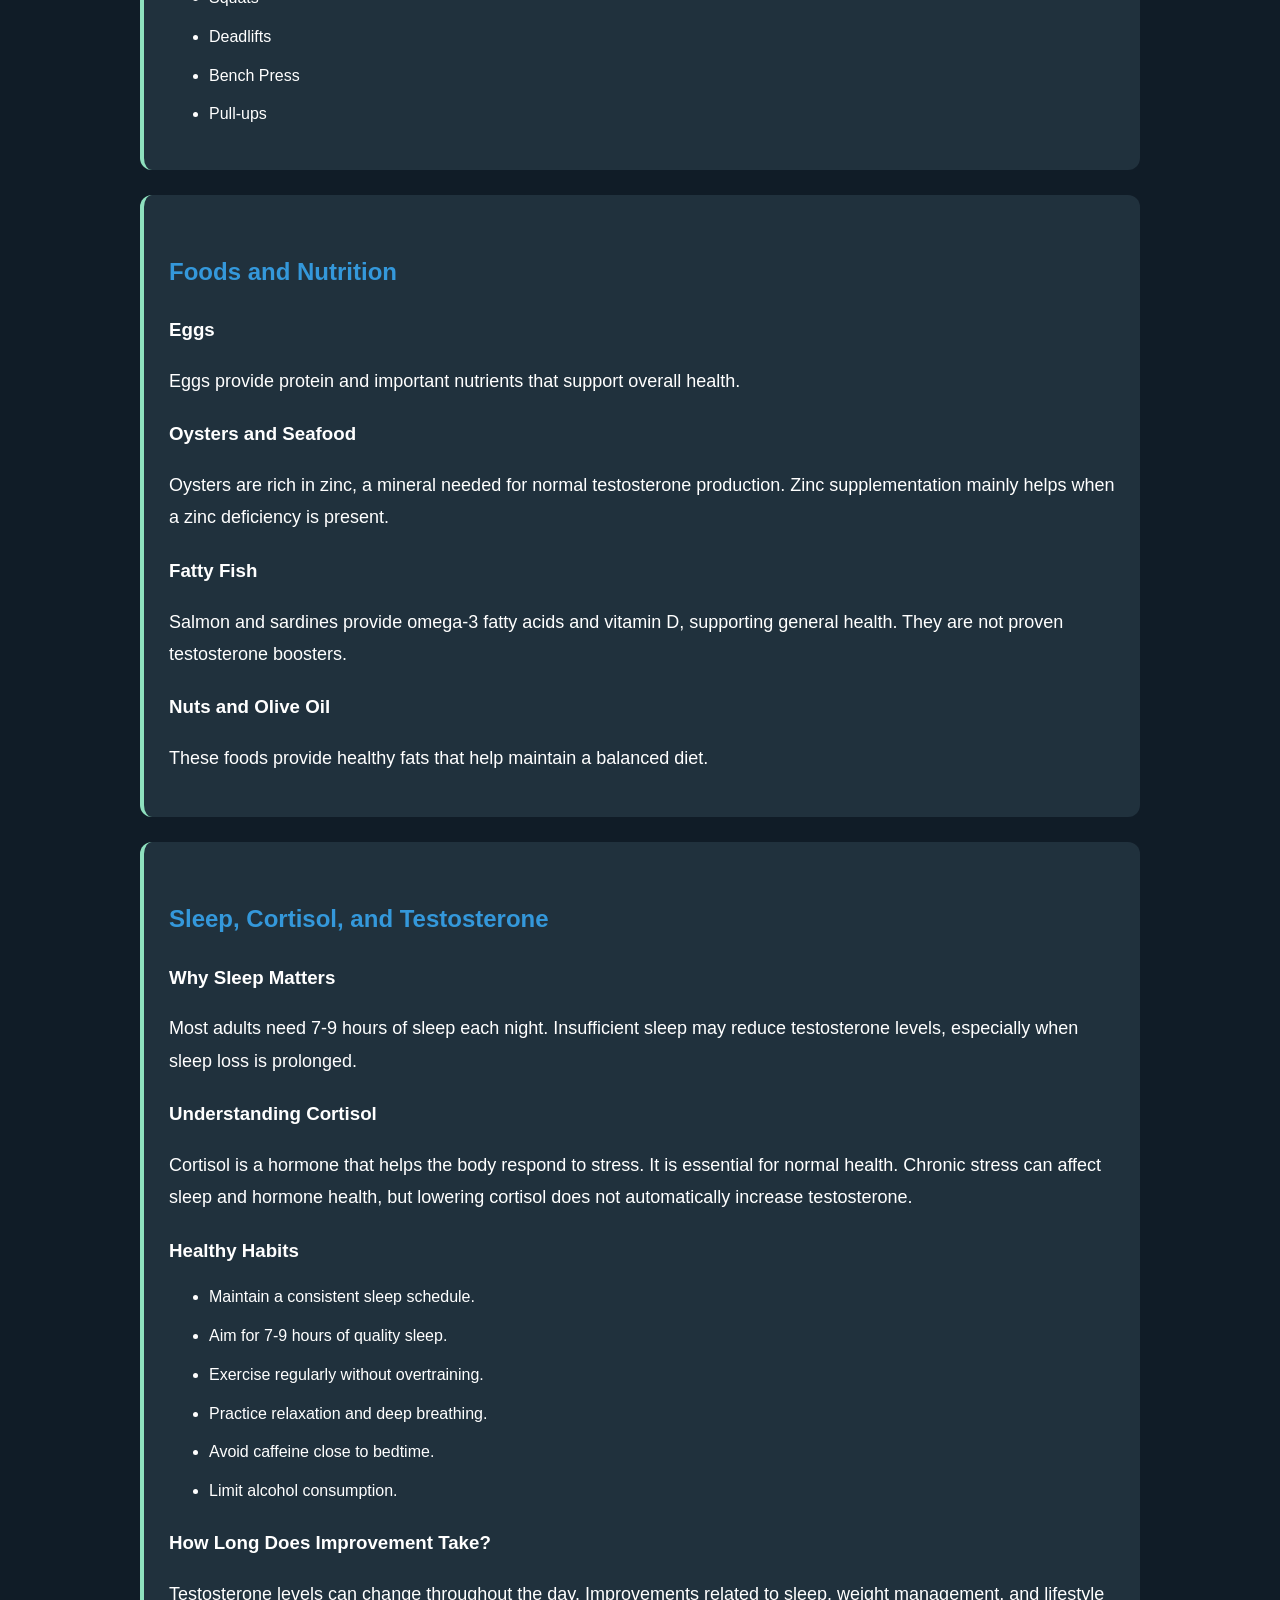
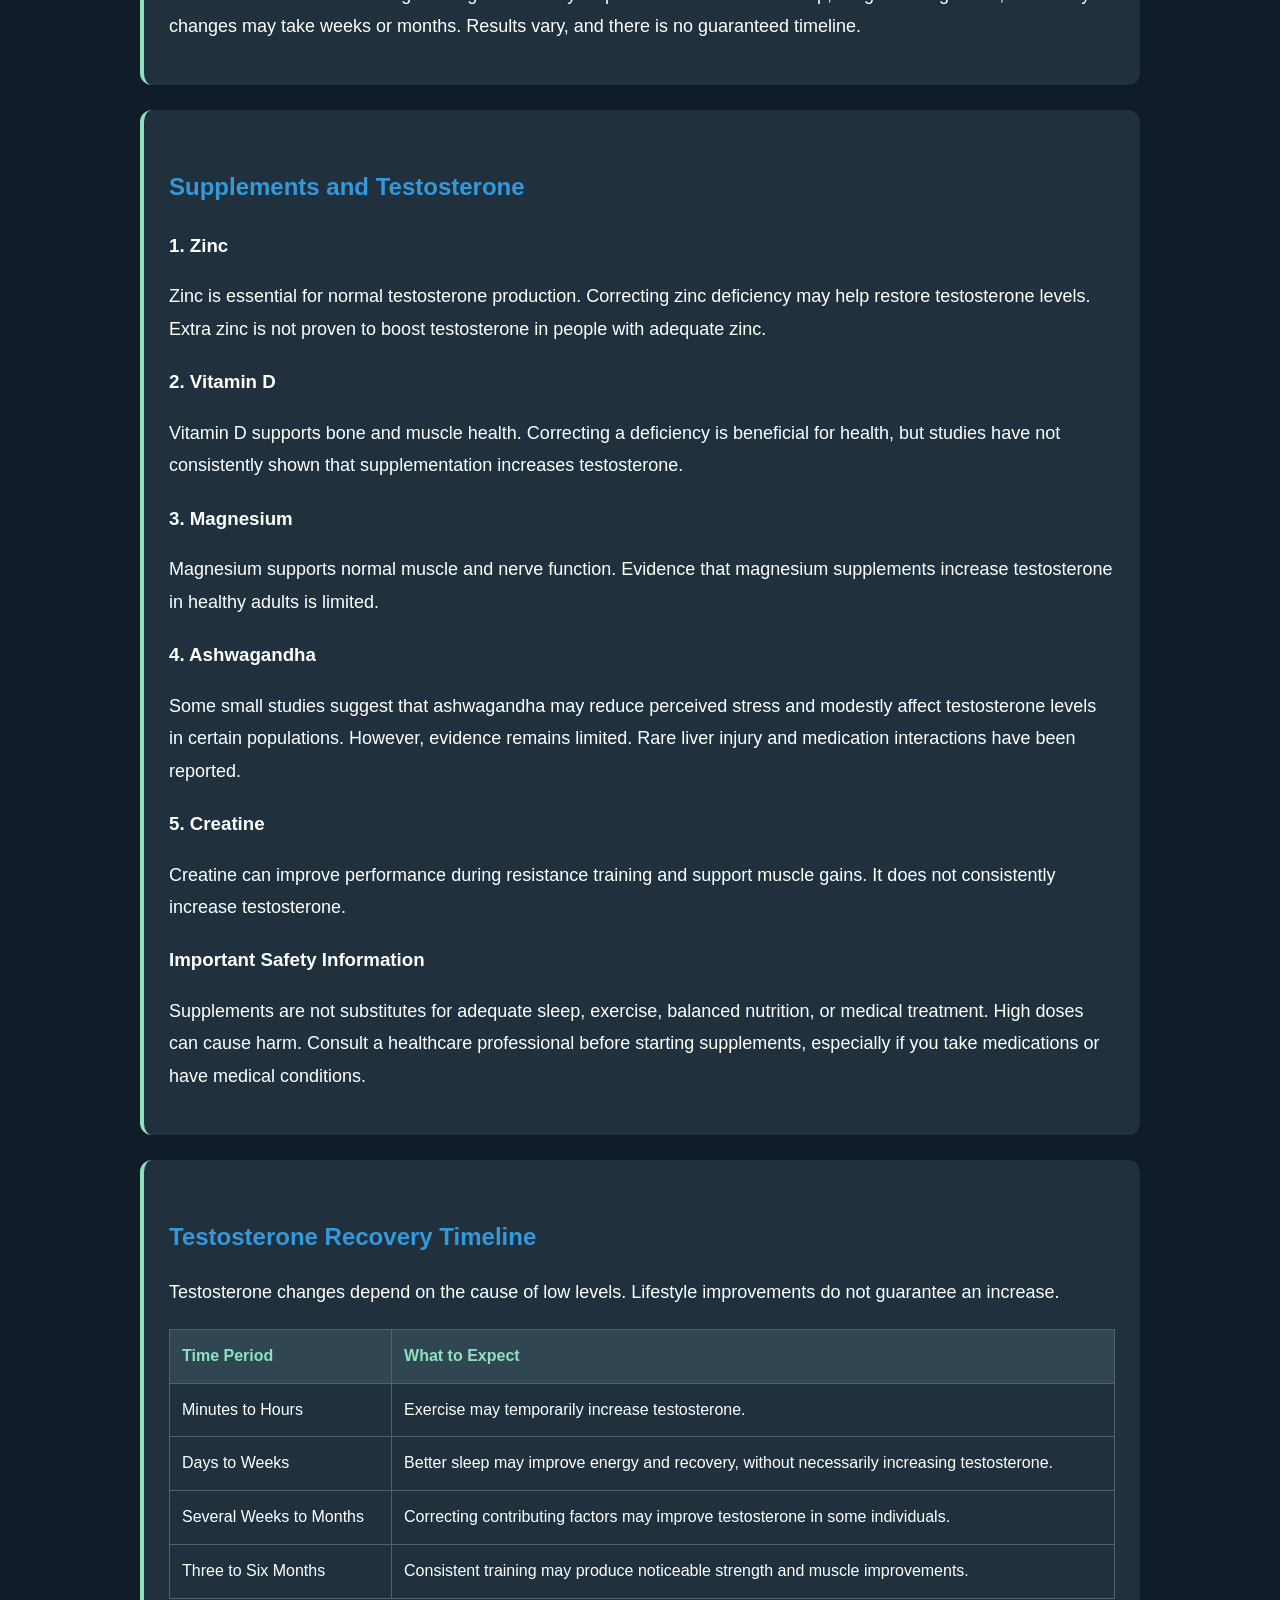
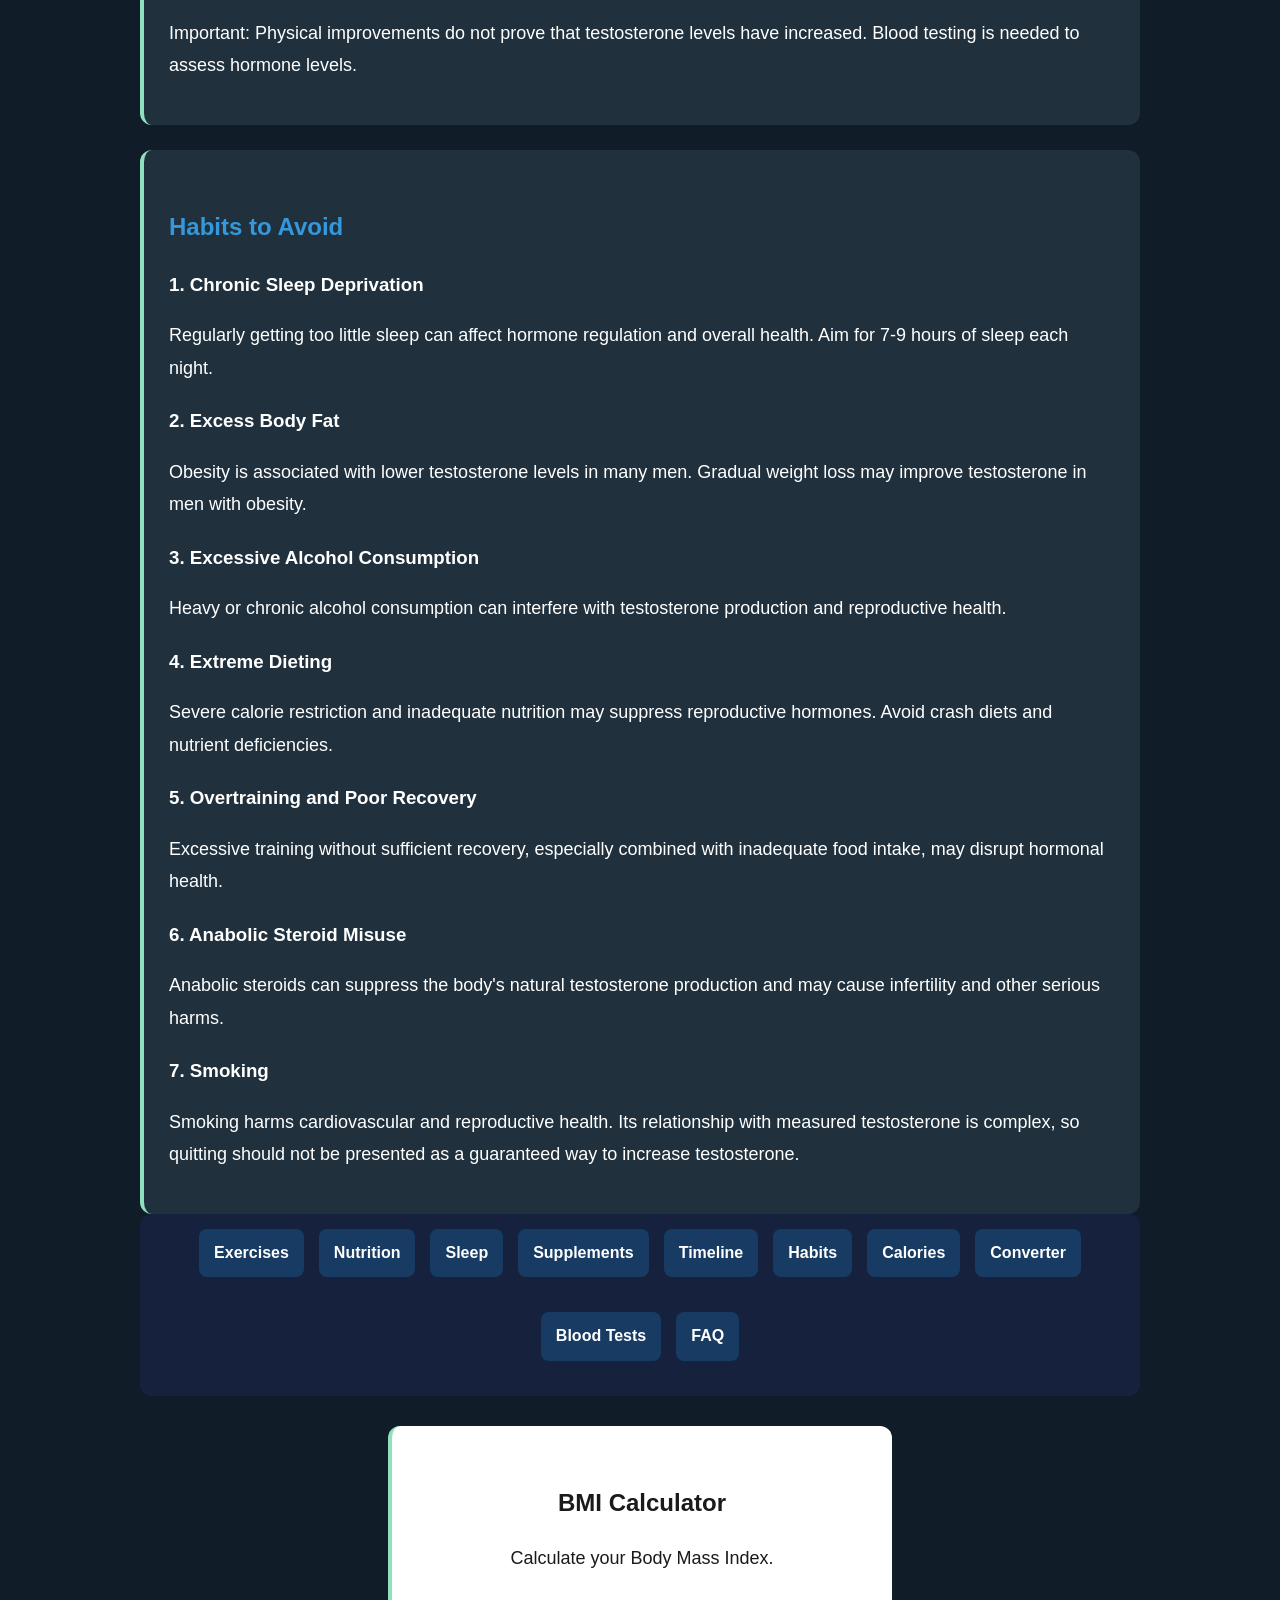
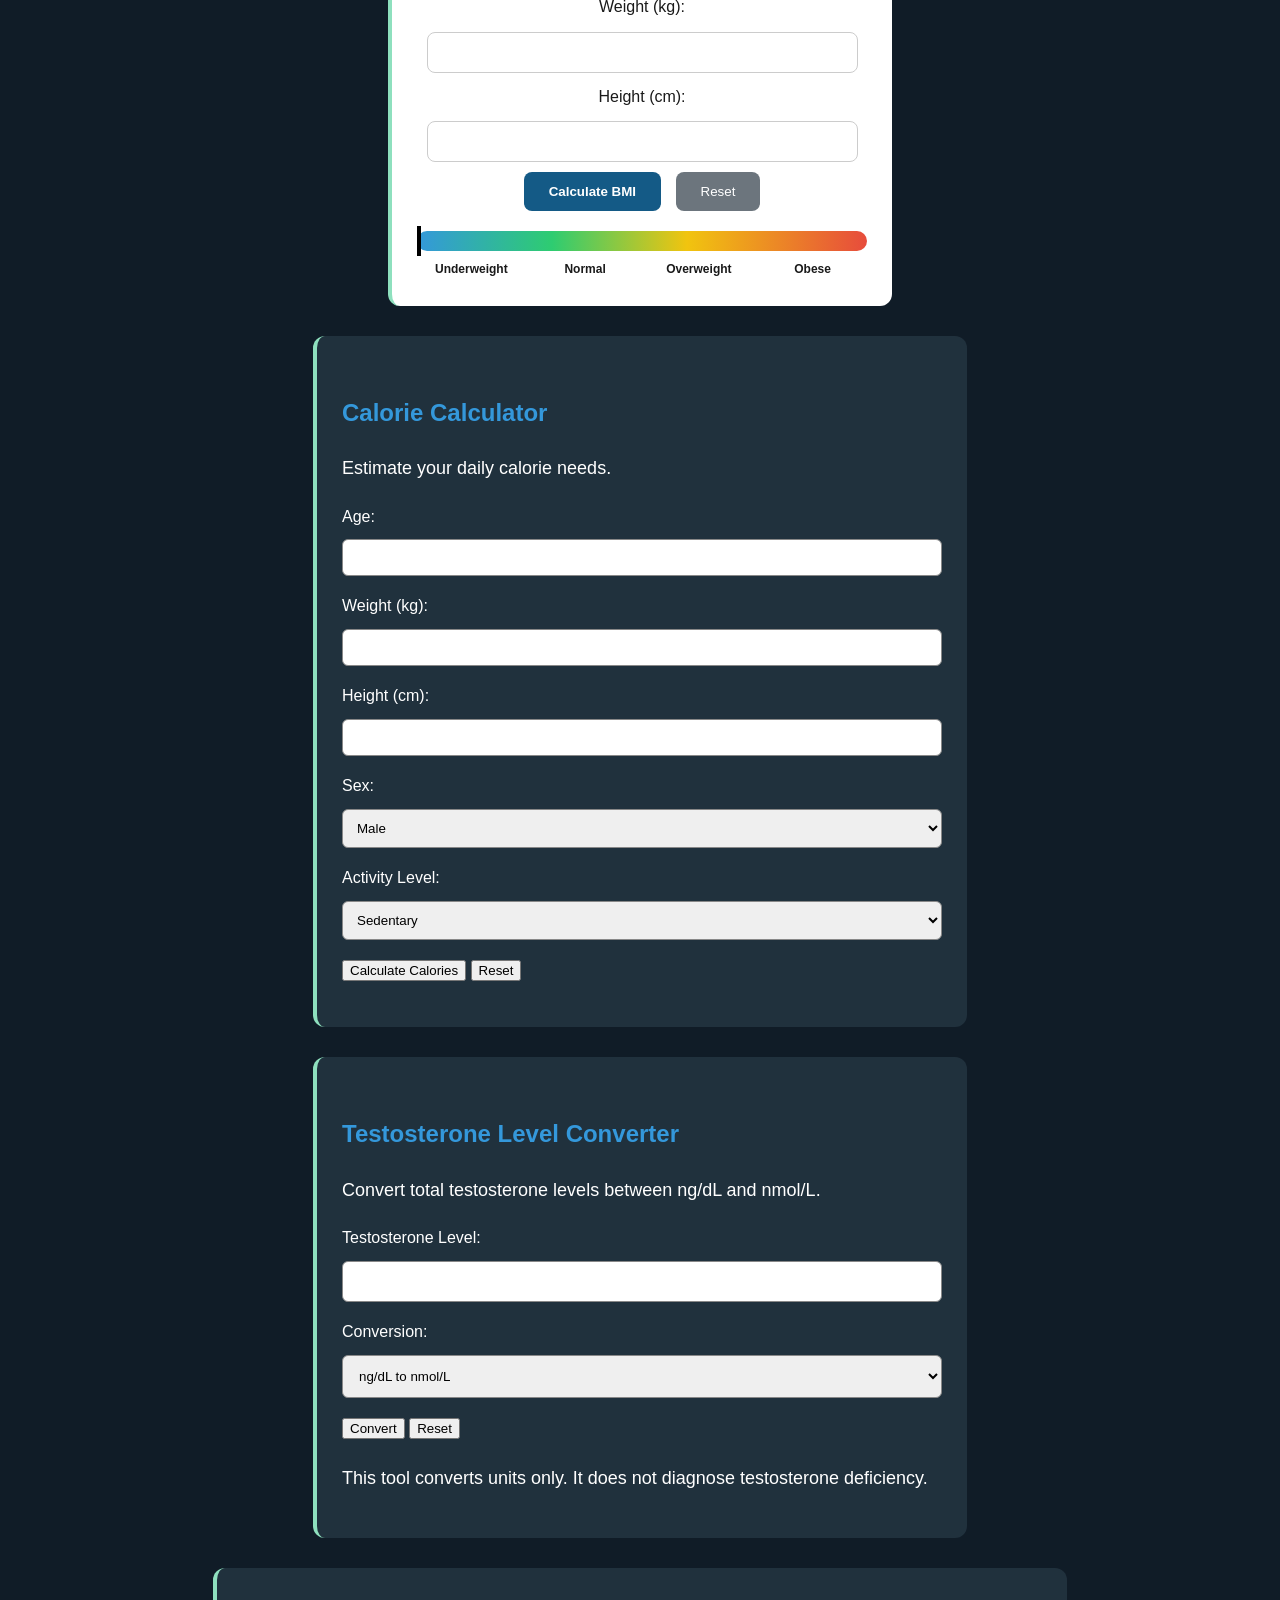
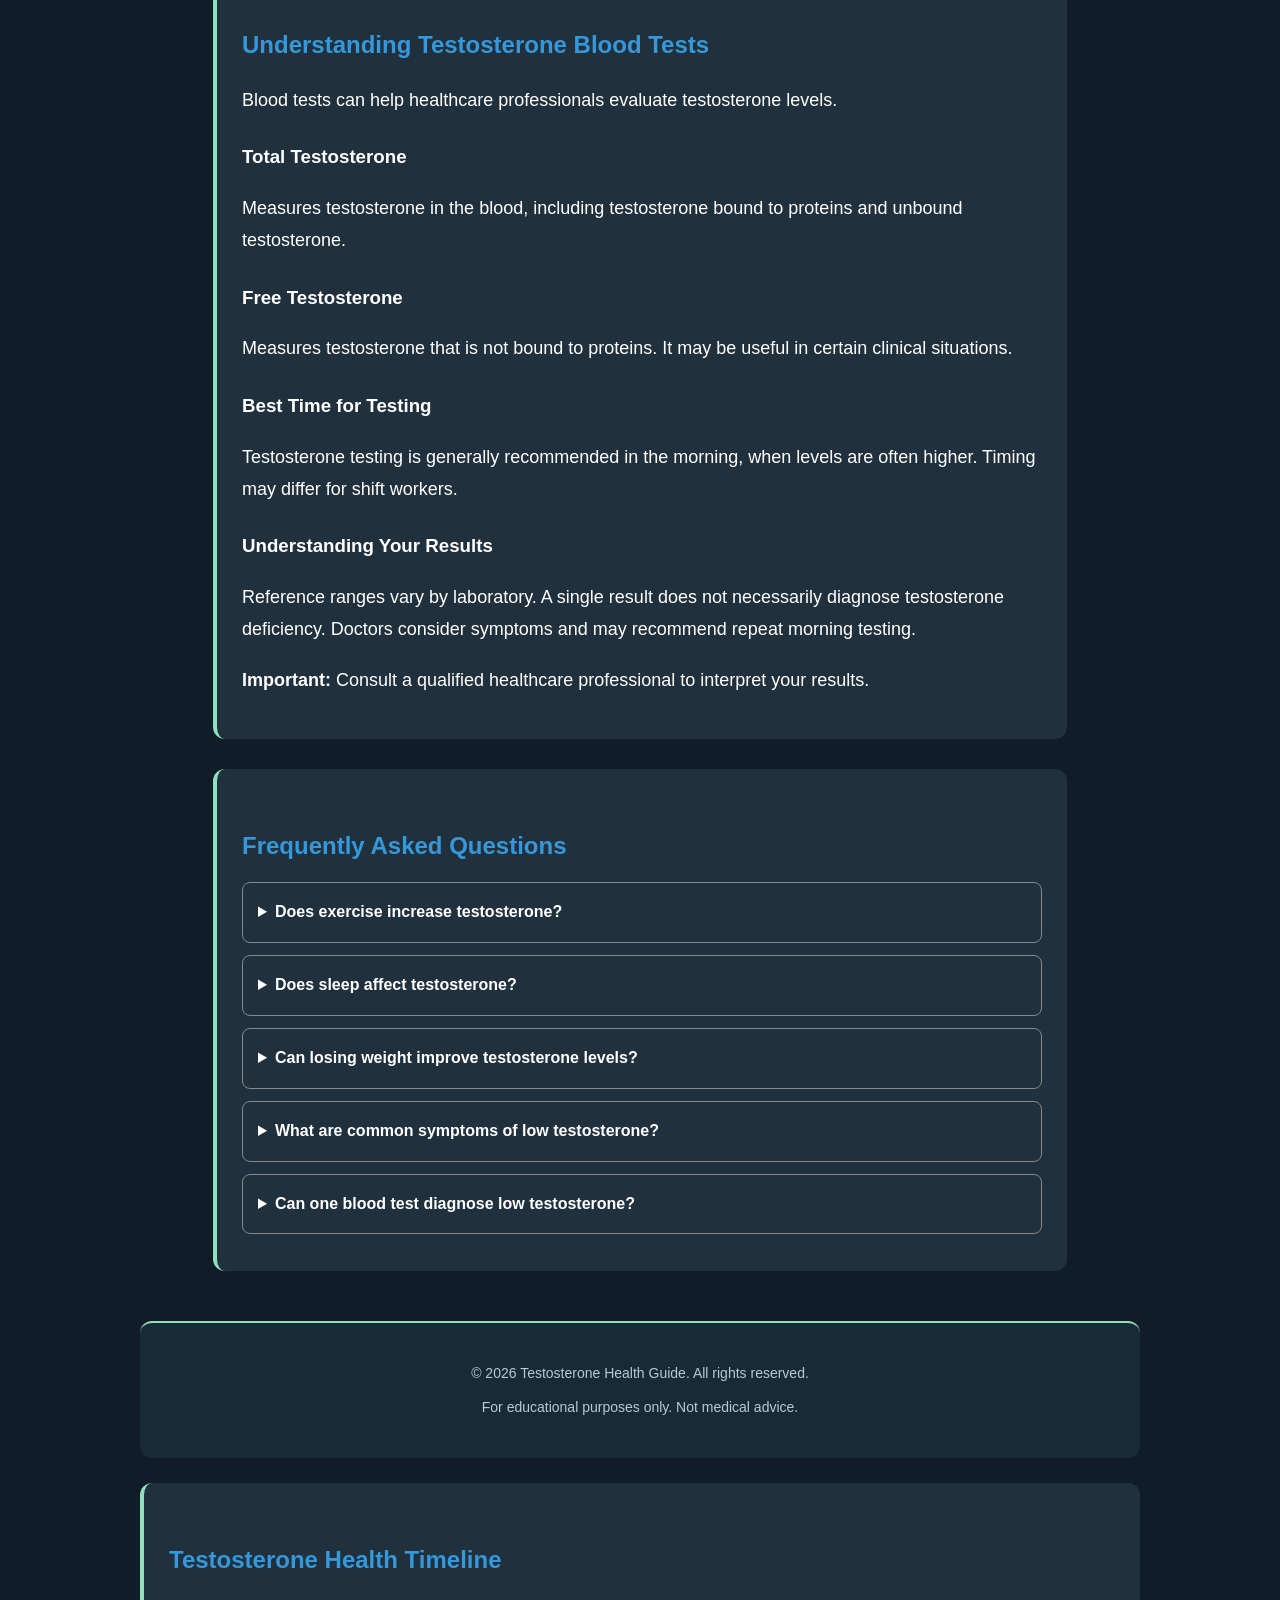
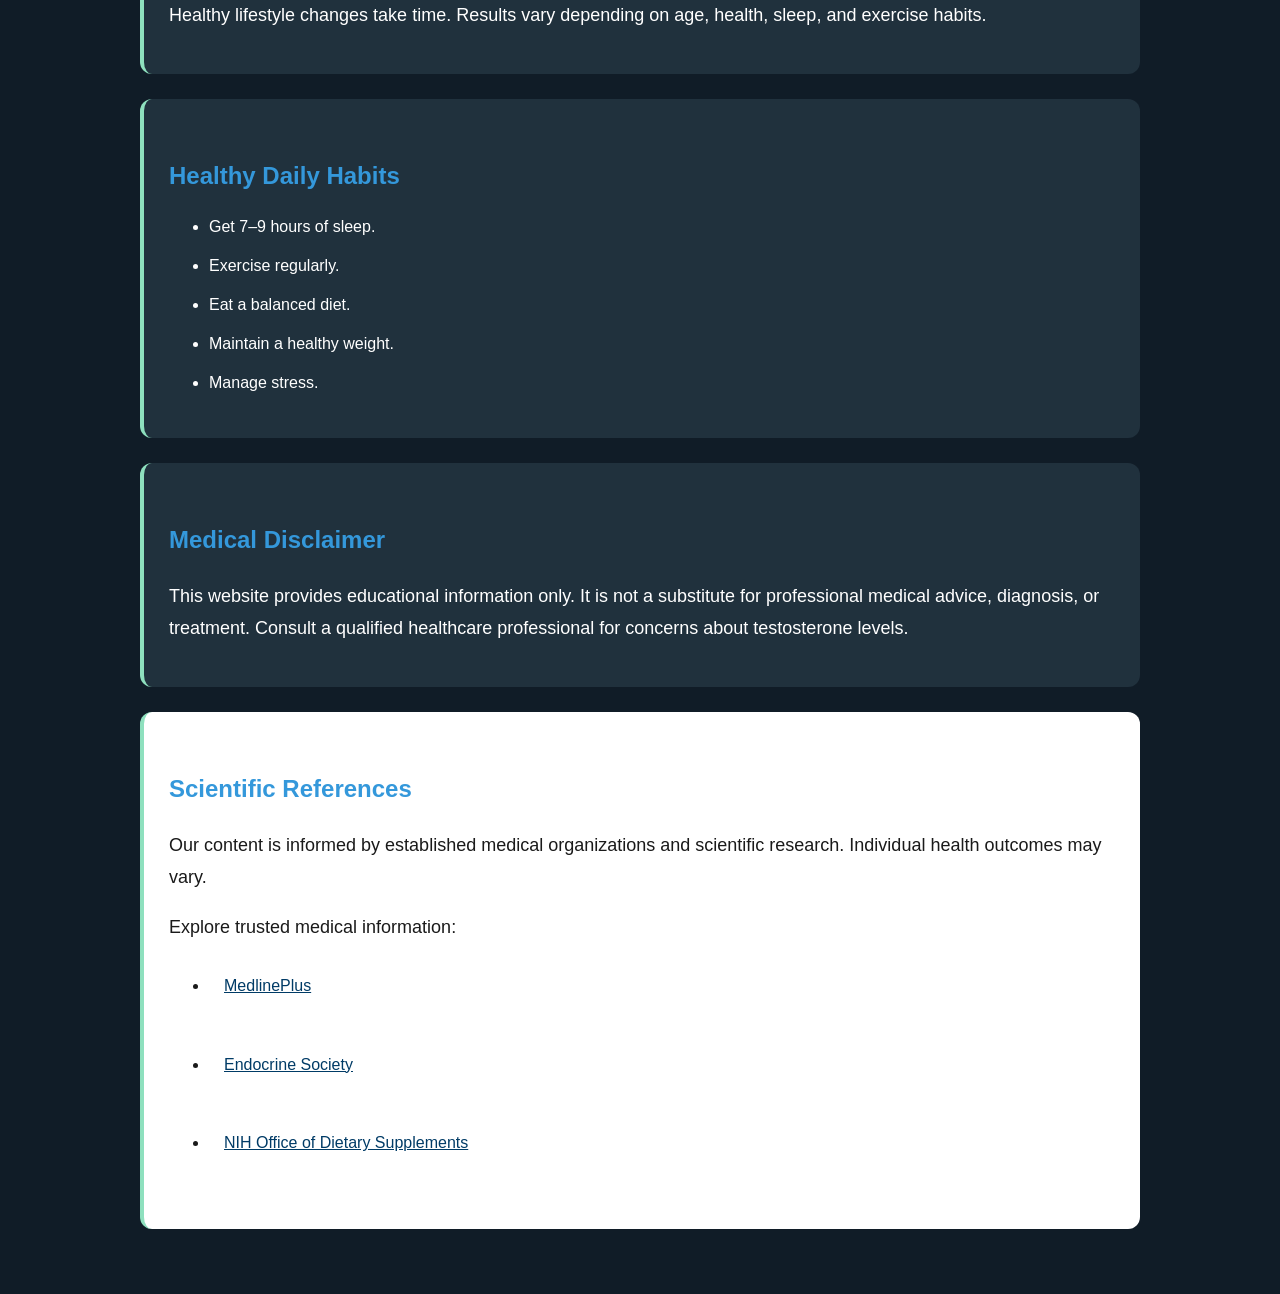
==== commit 58b5d074: "Update index.html" ====
--- a/index.html
+++ b/index.html
@@ -347,6 +347,10 @@
 <a href="nutrition.html">Nutrition</a>    <a href="sleep.html">Sleep</a>
 <a href="supplements.html">Supplements</a>    <a href="#timeline">Timeline</a>
     <a href="#habits">Habits</a>
+    <a href="#calorie-calculator">Calories</a>
+<a href="#testosterone-converter">Converter</a>
+<a href="#testosterone-tests">Blood Tests</a>
+<a href="#faq">FAQ</a>
 </nav>
     
 <section id="bmi-calculator">
--- a/style.css
+++ b/style.css
@@ -533,3 +533,26 @@
 #testosterone-tests p {
   line-height: 1.8;
 }
+/* FAQ Section */
+#faq {
+  max-width: 800px;
+  margin: 30px auto;
+  padding: 25px;
+}
+
+#faq details {
+  margin-bottom: 12px;
+  padding: 15px;
+  border: 1px solid #888;
+  border-radius: 8px;
+}
+
+#faq summary {
+  cursor: pointer;
+  font-weight: bold;
+}
+
+#faq details p {
+  margin-top: 12px;
+  line-height: 1.7;
+}
